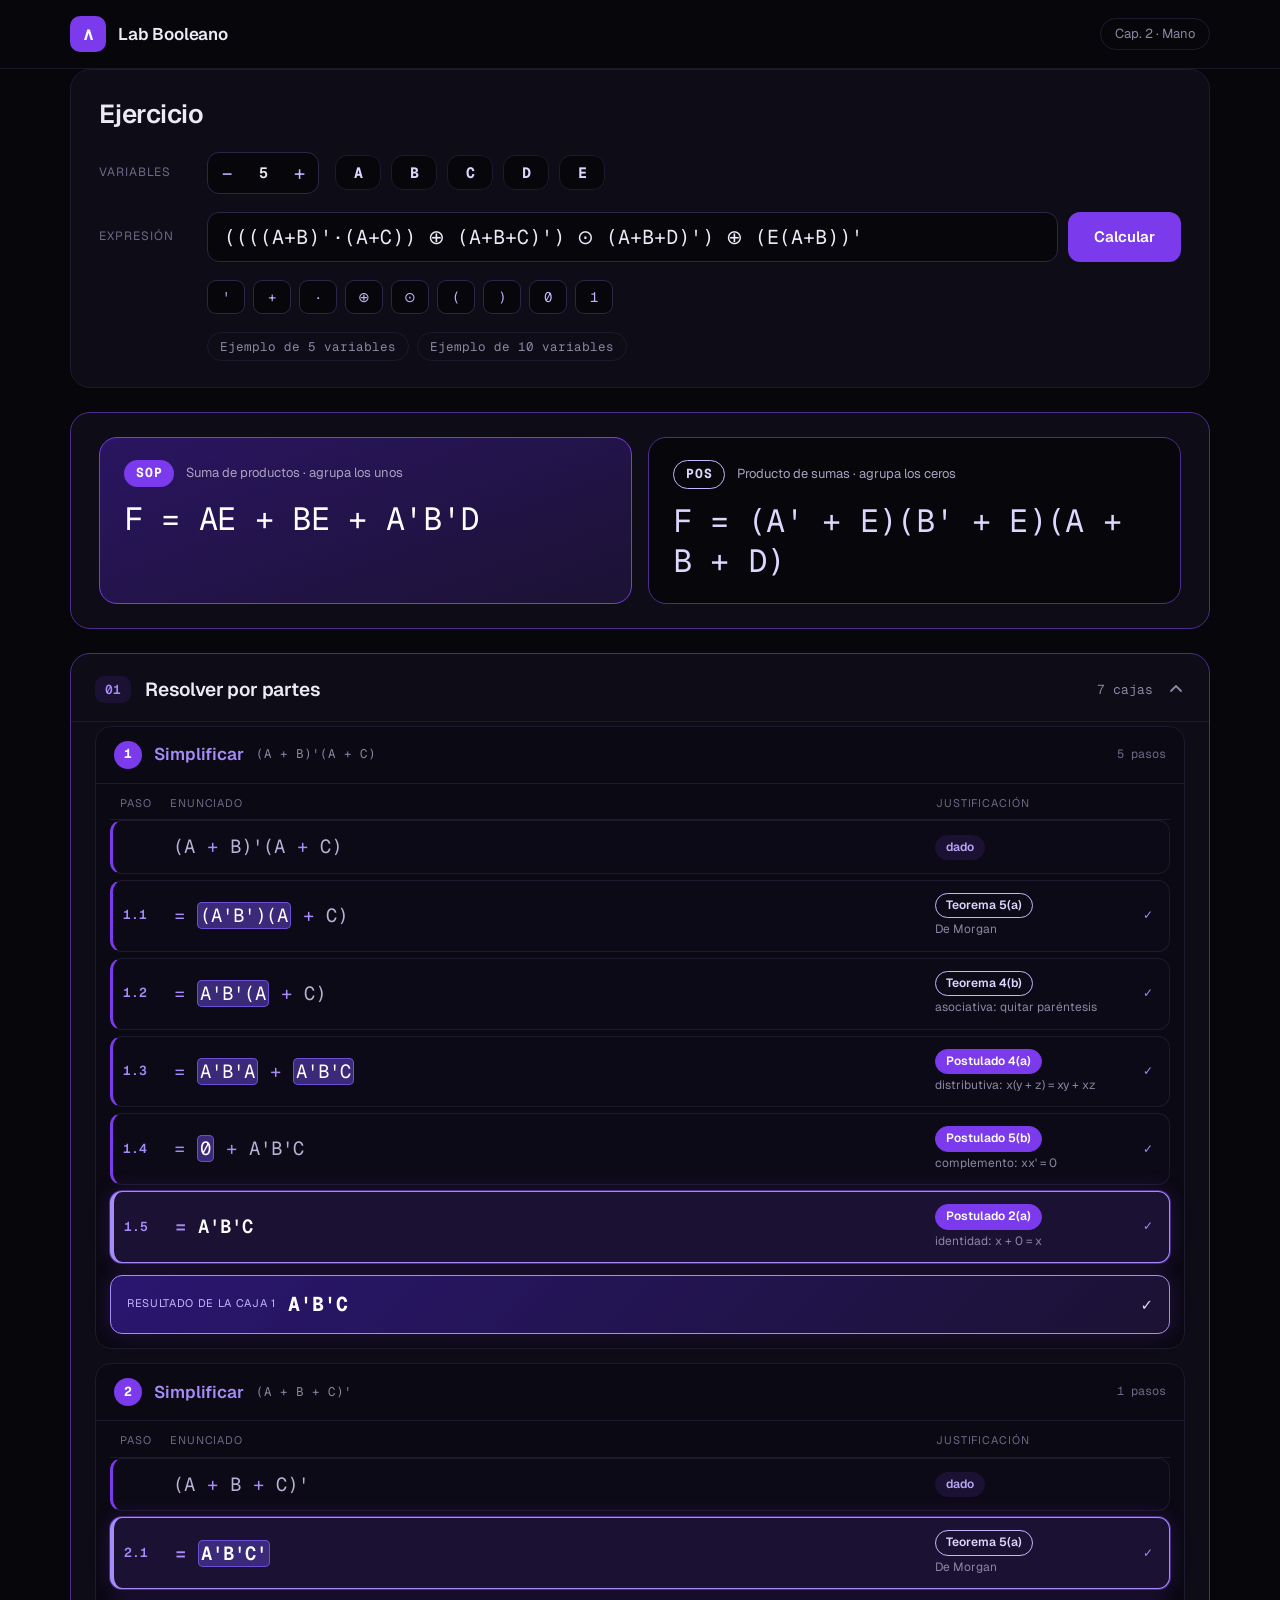
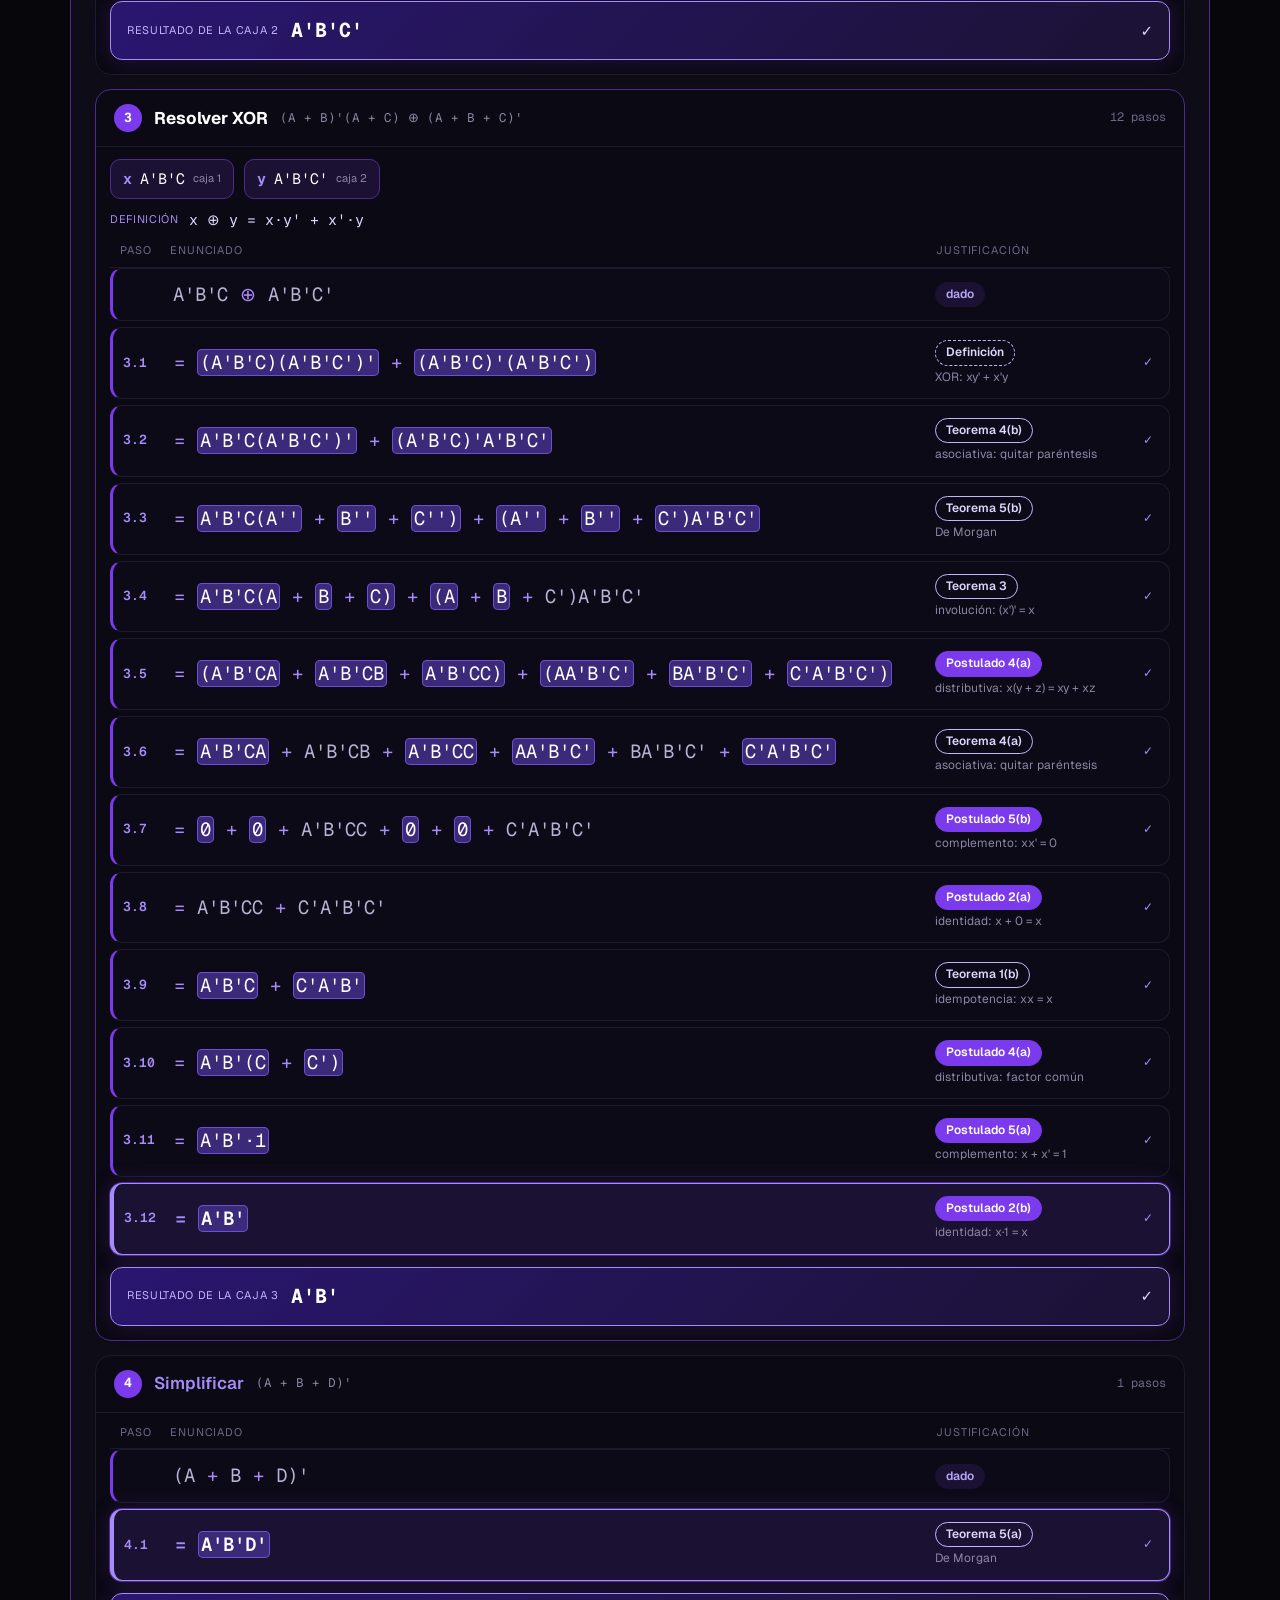
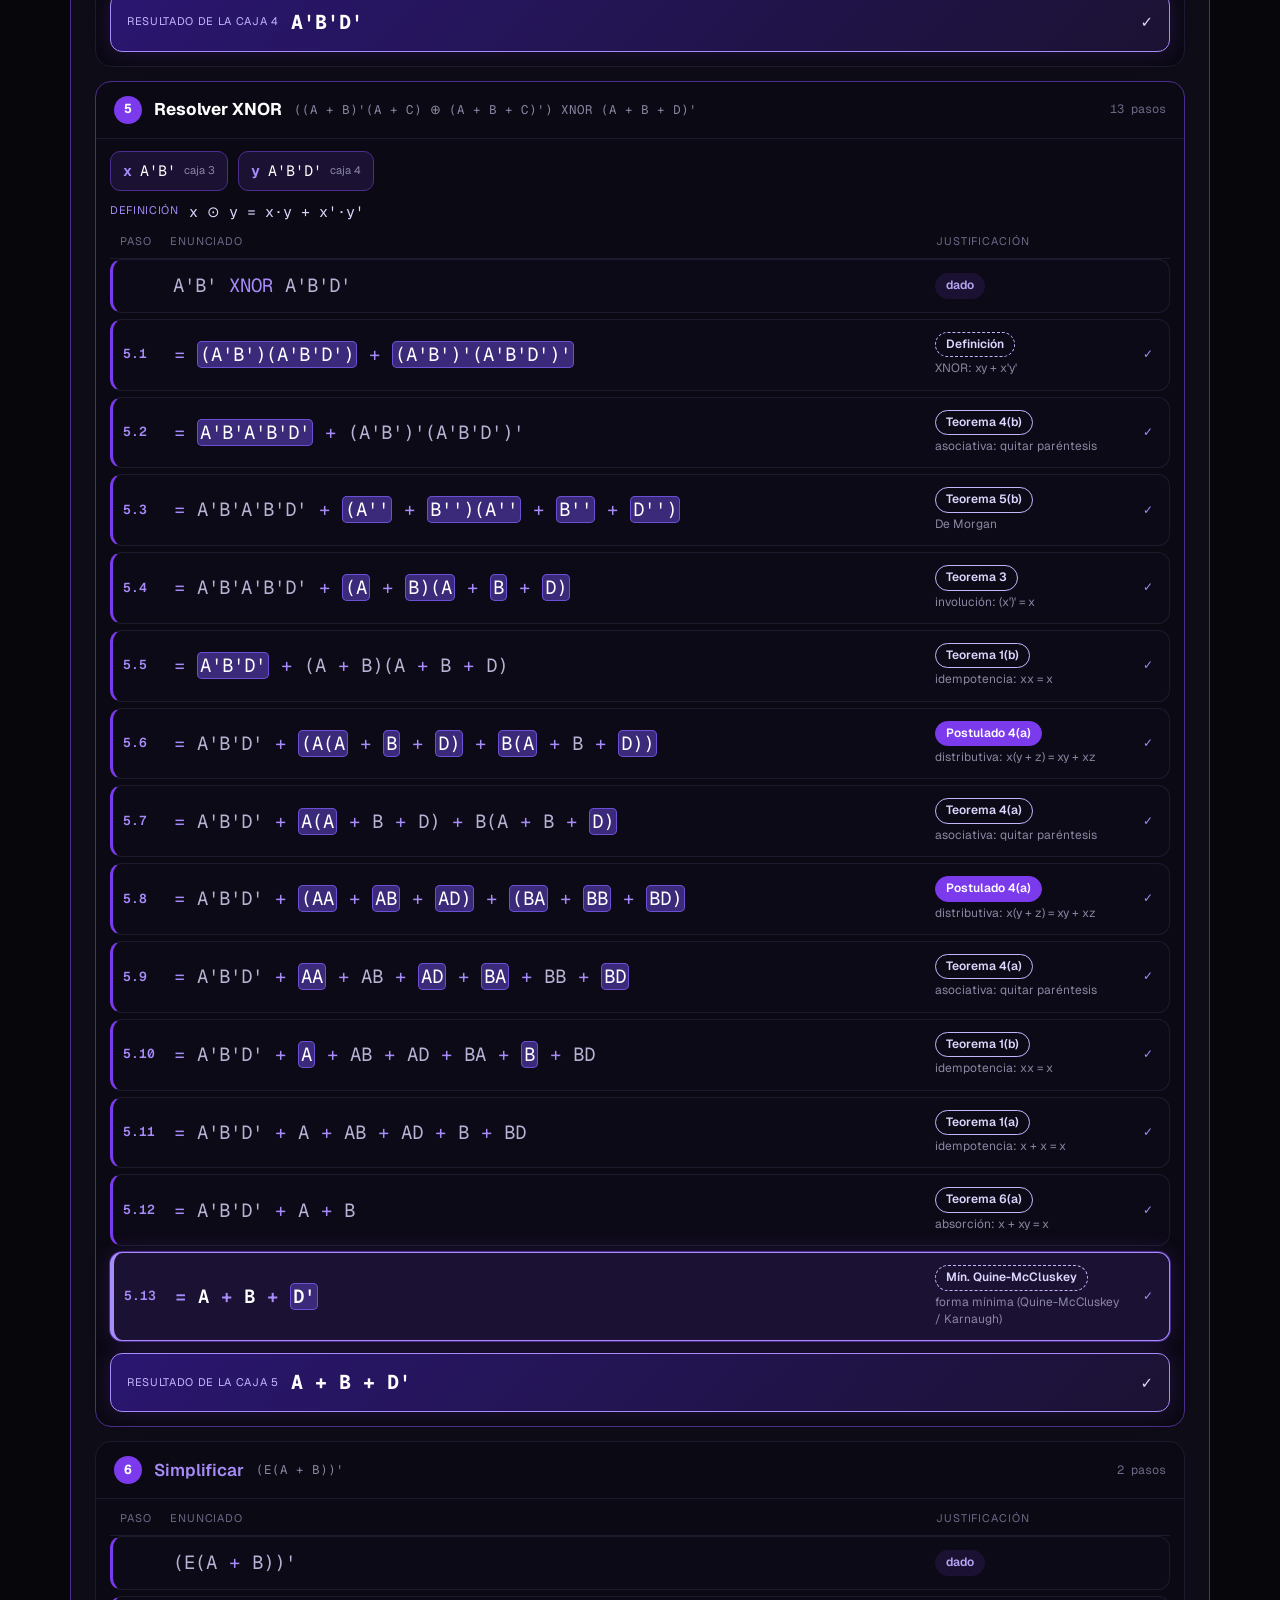
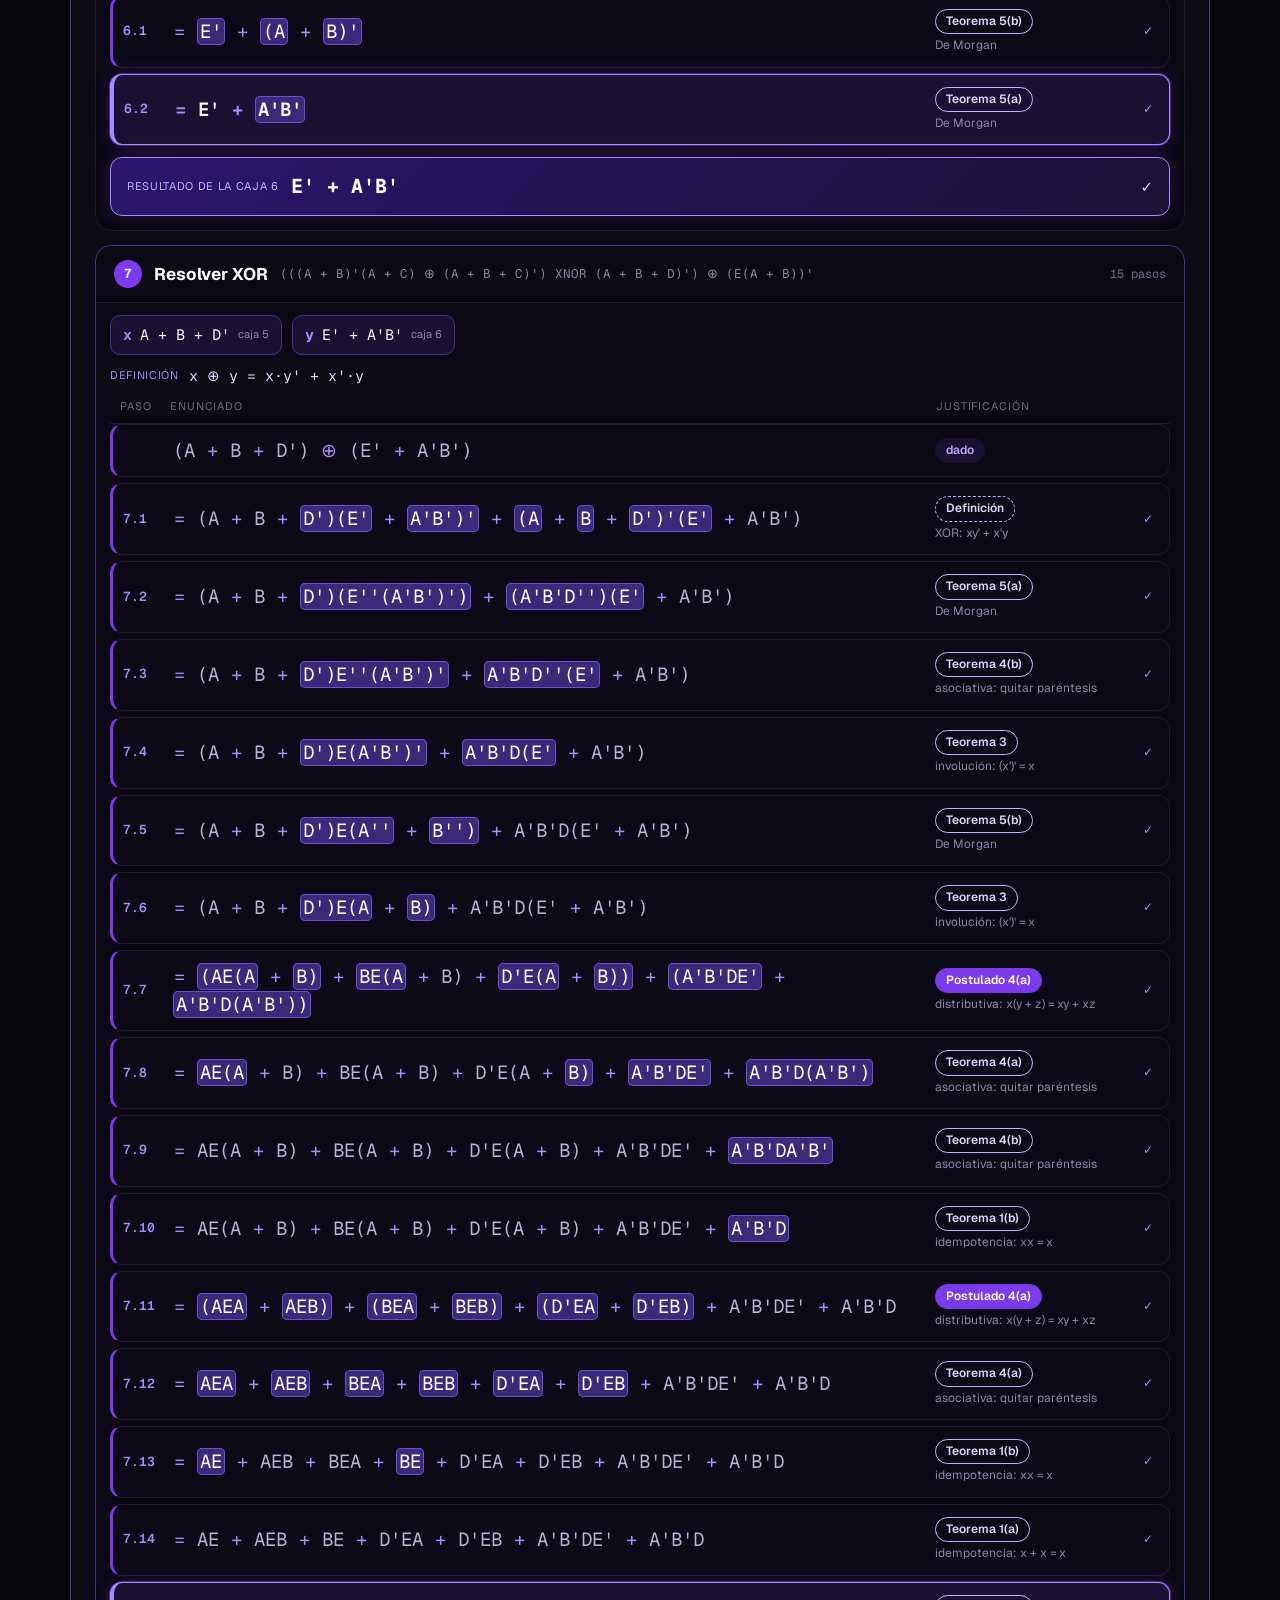
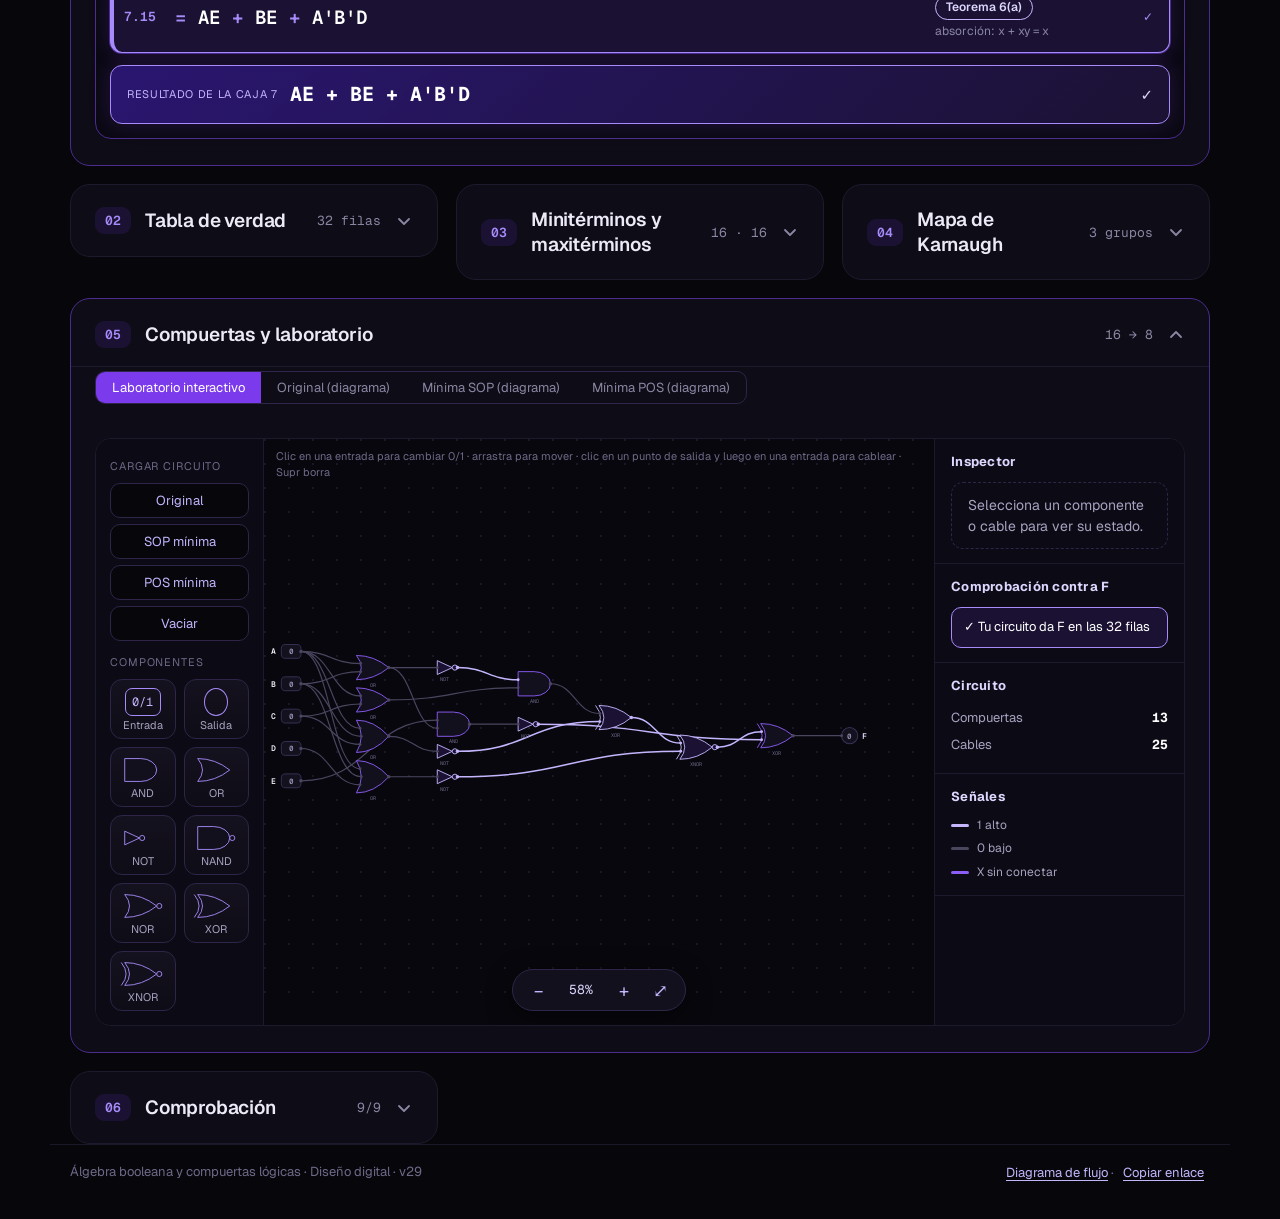
==== index.html @ f313609e "Ejemplos de 5 y 10 variables; hasta 10 variables; se quita Álgebra y postulados (v29)" ====
<!doctype html>
<html lang="es">
<head>
<meta charset="utf-8">
<meta name="viewport" content="width=device-width, initial-scale=1">
<title>Lab Booleano</title>
<meta name="description" content="Laboratorio de álgebra booleana: tablas de verdad, Karnaugh, compuertas y simplificación paso a paso con postulados de Huntington.">
<link rel="icon" href="data:image/svg+xml,%3Csvg xmlns='http://www.w3.org/2000/svg' viewBox='0 0 32 32'%3E%3Crect width='32' height='32' rx='8' fill='%237C3AED'/%3E%3Cpath d='M9 22l7-13 7 13' fill='none' stroke='white' stroke-width='3' stroke-linecap='round' stroke-linejoin='round'/%3E%3C/svg%3E">
<link rel="preconnect" href="https://fonts.googleapis.com">
<link rel="preconnect" href="https://fonts.gstatic.com" crossorigin>
<link href="https://fonts.googleapis.com/css2?family=Geist:wght@400;500;600;700&family=Geist+Mono:wght@400;500;600&display=swap" rel="stylesheet">
<script>document.write('<link rel="stylesheet" href="styles.css?t='+Date.now()+'">')</script>
</head>
<body>
<header class="top">
  <div class="wrap top-in">
    <div class="brand"><span class="logo">∧</span><span>Lab Booleano</span></div>
    <span class="chip-ghost">Cap. 2 · Mano</span>
  </div>
</header>

<main class="wrap">
  <section class="panel hero" aria-label="Ejercicio">
    <h1>Ejercicio</h1>
    <div class="row">
      <label class="lbl">Variables</label>
      <div class="stepper">
        <button type="button" data-act="nminus" aria-label="Menos variables">−</button>
        <output id="nOut">4</output>
        <button type="button" data-act="nplus" aria-label="Más variables">+</button>
      </div>
      <div id="vars" class="vars"></div>
    </div>
    <div class="row">
      <label class="lbl" for="expr">Expresión</label>
      <div class="exprbox">
        <input id="expr" class="expr" type="text" autocomplete="off" spellcheck="false" placeholder="AB' + CD">
        <button type="button" class="go" data-act="go">Calcular</button>
      </div>
    </div>
    <div class="row">
      <span class="lbl"></span>
      <div class="tokens" id="tokens"></div>
    </div>
    <div class="row">
      <span class="lbl"></span>
      <div class="examples" id="examples"></div>
    </div>
    <p id="err" class="err" role="alert" hidden></p>
  </section>

  <section id="result" aria-live="polite"></section>
</main>

<footer class="wrap foot">
  <span>Álgebra booleana y compuertas lógicas · Diseño digital · v29</span>
  <span><a class="link" href="flujo.html">Diagrama de flujo</a> · <button type="button" class="link" data-act="copy">Copiar enlace</button></span>
</footer>

<script>document.write('<script src="logic.js?t='+Date.now()+'"><\/script><script src="lab.js?t='+Date.now()+'"><\/script><script src="app.js?t='+Date.now()+'"><\/script>')</script>
</body>
</html>
---- styles.css ----
:root{
  --bg:#07060B; --panel:#0E0C16; --line:#1E1A2E; --line2:#2E2548; --pri:#7C3AED;
  --acc:#A78BFA; --lav:#C4B5FD; --lav2:#DDD6FE; --hl:#1B1233; --hlb:#4C2D8F;
  --txt:#EDEAF7; --soft:#A8A2C0; --muted:#8B86A3; --dim:#6E6988;
  --sans:'Geist',system-ui,-apple-system,'Segoe UI',sans-serif;
  --mono:'Geist Mono',ui-monospace,SFMono-Regular,Menlo,monospace;
}
*{box-sizing:border-box}
html{background:var(--bg)}
body{margin:0;background:var(--bg);color:var(--txt);font-family:var(--sans);font-size:15px;line-height:1.45;-webkit-font-smoothing:antialiased}
button{font-family:inherit;cursor:pointer;color:inherit}
.wrap{max-width:1180px;margin:0 auto;padding:0 20px}
.top{border-bottom:1px solid #1B1729}
.top-in{display:flex;align-items:center;justify-content:space-between;padding-top:16px;padding-bottom:16px}
.brand{display:flex;align-items:center;gap:12px;font-weight:600;font-size:17px;letter-spacing:-.01em}
.logo{width:36px;height:36px;border-radius:10px;background:var(--pri);color:#fff;display:grid;place-items:center;font-family:var(--mono);font-weight:600;font-size:17px}
.chip-ghost{padding:6px 14px;border:1px solid var(--line);border-radius:999px;color:var(--muted);font-size:13px}
main{padding-top:28px;padding-bottom:40px;display:flex;flex-direction:column;gap:24px}
.panel{background:var(--panel);border:1px solid var(--line);border-radius:20px;padding:26px 28px}
.hero{display:flex;flex-direction:column;gap:18px}
.hero h1{margin:0;font-size:26px;font-weight:600;letter-spacing:-.02em}
.row{display:flex;align-items:center;gap:16px;flex-wrap:wrap}
.lbl{width:92px;color:var(--dim);font-size:12px;letter-spacing:.08em;text-transform:uppercase;flex:none}
.stepper{display:flex;align-items:center;border:1px solid var(--line2);border-radius:12px;background:var(--bg)}
.stepper button{width:38px;height:40px;border:0;background:none;font-size:20px;color:var(--lav)}
.stepper button:hover{background:var(--hl)}
.stepper output{min-width:34px;text-align:center;font-family:var(--mono);font-weight:600}
.vars{display:flex;flex-wrap:wrap;gap:10px}
.var{display:flex;align-items:center;gap:8px;padding:5px 6px 5px 12px;border:1px solid var(--line);border-radius:12px;background:var(--bg)}
.var b{font-family:var(--mono);font-size:15px;color:var(--lav2);min-width:12px}
.seg{display:flex;border-radius:8px;overflow:hidden;border:1px solid var(--line2)}
.seg button{border:0;background:none;width:30px;height:28px;font-family:var(--mono);font-size:13px;color:var(--muted)}
.seg button.on{background:var(--pri);color:#fff}
.exprbox{flex:1 1 420px;display:flex;gap:10px}
.expr{flex:1;min-width:0;background:var(--bg);border:1px solid var(--line2);border-radius:12px;color:var(--txt);font-family:var(--mono);font-size:20px;padding:11px 16px;outline:none}
.expr:focus{border-color:var(--acc);box-shadow:0 0 0 3px rgba(124,58,237,.25)}
.go{border:0;border-radius:12px;background:var(--pri);color:#fff;font-weight:600;font-size:15px;padding:0 26px}
.go:hover{background:#8B4DF0}
.tokens,.examples{display:flex;flex-wrap:wrap;gap:8px}
.tok{min-width:38px;height:34px;padding:0 10px;border-radius:9px;border:1px solid var(--line2);background:var(--bg);font-family:var(--mono);font-size:14px;color:var(--lav)}
.tok:hover{background:var(--hl);border-color:var(--hlb)}
.ex{padding:5px 12px;border-radius:999px;border:1px solid var(--line);background:none;font-family:var(--mono);font-size:12.5px;color:var(--muted)}
.ex:hover{color:var(--lav2);border-color:var(--hlb)}
.err{margin:0;padding:10px 14px;border:1px dashed var(--acc);border-radius:10px;color:var(--lav2);font-size:14px}

/* resumen */
.sum{background:var(--panel);border:1px solid var(--hlb);border-radius:20px;padding:24px 28px;display:flex;flex-direction:column;gap:14px}
.sum .big{font-family:var(--mono);font-size:30px;letter-spacing:-.01em;color:#EDE9FE;overflow-wrap:anywhere}
.sum .big small{color:var(--dim);font-size:14px;margin-right:10px}
.pills{display:flex;flex-wrap:wrap;gap:8px}
.pill{padding:6px 12px;border-radius:999px;border:1px solid var(--line2);font-family:var(--mono);font-size:13px;color:var(--soft)}
.pill.hi{background:var(--hl);border-color:var(--hlb);color:var(--lav2)}
.pill.ok{background:var(--pri);border-color:var(--pri);color:#fff;font-family:var(--sans);font-weight:600}
.pill.bad{border-style:dashed;border-color:var(--acc);color:var(--lav2)}

/* tarjetas */
.cards{display:grid;grid-template-columns:repeat(auto-fill,minmax(320px,1fr));gap:18px;align-items:start}
.card{background:var(--panel);border:1px solid var(--line);border-radius:20px;overflow:hidden;transition:border-color .15s}
.card:hover{border-color:var(--line2)}
.card.open{grid-column:1/-1;border-color:var(--hlb)}
.card-h{width:100%;display:flex;align-items:center;gap:14px;padding:22px 24px;background:none;border:0;text-align:left}
.num{padding:5px 10px;border-radius:9px;background:var(--hl);color:var(--acc);font-family:var(--mono);font-size:13px;font-weight:600}
.card-h h2{margin:0;font-size:19px;font-weight:600;letter-spacing:-.01em;flex:1}
.prev{font-family:var(--mono);font-size:13px;color:var(--muted)}
.chev{width:18px;height:18px;stroke:var(--muted);transition:transform .2s;flex:none}
.card.open .chev{transform:rotate(180deg)}
.card-b{padding:4px 24px 26px;display:flex;flex-direction:column;gap:22px;border-top:1px solid var(--line)}
.card:not(.open) .card-b{display:none}
.card.open .card-h{padding-bottom:18px}
.sub{font-size:12px;letter-spacing:.1em;color:var(--dim);text-transform:uppercase;margin:0 0 10px}
.mono{font-family:var(--mono)}

/* tablas */
.tw{overflow:auto;border:1px solid var(--line);border-radius:14px;max-height:520px}
table.tt{border-collapse:collapse;width:100%;font-family:var(--mono);font-size:14px}
.tt th,.tt td{padding:8px 12px;text-align:center;border-bottom:1px solid var(--line);white-space:nowrap}
.tt th{position:sticky;top:0;background:#12101C;color:var(--muted);font-weight:500;font-size:13px;z-index:1}
.tt th.f,.tt td.f{background:rgba(124,58,237,.08);color:var(--lav2);font-weight:600}
.tt td{color:var(--dim)}
.tt td.one{color:var(--lav2)}
.tt th.sep,.tt td.sep{border-left:1px solid var(--line2)}
.tt tr[data-row]{cursor:pointer}
.tt tr[data-row]:hover td{background:rgba(124,58,237,.06)}
.tt tr.sel td{background:var(--hl);outline:none}
.tt tr.sel td:first-child{box-shadow:inset 2px 0 var(--acc)}
.tt tr.diff td{background:rgba(167,139,250,.12)}
.two{display:grid;grid-template-columns:repeat(auto-fit,minmax(300px,1fr));gap:20px}
.mrow{display:grid;grid-template-columns:54px 70px 1fr;gap:10px;padding:9px 12px;border-bottom:1px solid var(--line);font-family:var(--mono);font-size:14px}
.mrow:last-child{border-bottom:0}
.mrow span:first-child{color:var(--acc)}
.mrow span:nth-child(2){color:var(--dim)}
.canon{padding:14px 16px;border-radius:12px;background:var(--bg);border:1px solid var(--line);font-family:var(--mono);font-size:15px;color:var(--lav2);overflow-wrap:anywhere;line-height:1.7}
.canon small{display:block;color:var(--dim);font-size:11px;letter-spacing:.1em;margin-bottom:4px}

/* evaluación */
.ev{display:grid;grid-template-columns:1fr 70px 1fr 40px;gap:12px;align-items:center;padding:9px 14px;border-bottom:1px solid var(--line);font-family:var(--mono);font-size:14px}
.ev:last-child{border-bottom:0;background:var(--hl)}
.ev .op{font-size:11px;color:var(--lav);border:1px solid var(--hlb);border-radius:999px;padding:2px 8px;text-align:center}
.ev .v{color:var(--lav2);font-weight:600;text-align:right}
.box{border:1px solid var(--line);border-radius:14px;overflow:hidden}

/* karnaugh */
.km-wrap{display:flex;flex-wrap:wrap;gap:28px;align-items:flex-start}
.km{position:relative;display:grid;font-family:var(--mono);flex:none}
.km .h{display:grid;place-items:center;color:var(--acc);font-size:14px;font-weight:600}
.km .corner{position:relative;color:var(--dim);font-size:11px;border-right:1px solid var(--line2);border-bottom:1px solid var(--line2)}
.km .corner i{position:absolute;font-style:normal}
.km .cell{display:grid;place-items:center;border:1px solid var(--line);position:relative;font-size:22px;color:var(--dim)}
.km .cell.one{color:var(--lav2);font-weight:600}
.km .cell small{position:absolute;top:4px;right:6px;font-size:10px;color:#4B4660;font-weight:400}
.frame{position:absolute;border-width:2px;pointer-events:none;border-radius:12px}
.legend{display:flex;flex-direction:column;gap:8px;min-width:220px}
.lg{display:flex;align-items:center;gap:12px;padding:9px 12px;border:1px solid var(--line);border-radius:12px;font-family:var(--mono);font-size:14px}
.lg i{width:26px;height:16px;border-width:2px;border-radius:5px;flex:none}
.lg span{margin-left:auto;color:var(--dim);font-size:12px}
.tabs{display:inline-flex;border:1px solid var(--line2);border-radius:10px;overflow:hidden;align-self:flex-start}
.tabs button{border:0;background:none;padding:7px 16px;font-size:13px;color:var(--muted)}
.tabs button.on{background:var(--pri);color:#fff}
.note{margin:0;padding:12px 16px;border:1px dashed var(--line2);border-radius:12px;color:var(--soft);font-size:14px}
details.fold{border:1px solid var(--line);border-radius:14px;padding:0 16px}
details.fold summary{cursor:pointer;padding:13px 0;color:var(--soft);font-size:14px}
details.fold[open] summary{border-bottom:1px solid var(--line);margin-bottom:14px}
details.fold>div{padding-bottom:16px;display:flex;flex-direction:column;gap:16px}
.qcols{display:flex;flex-wrap:wrap;gap:18px}
.qcol{border:1px solid var(--line);border-radius:12px;padding:10px 12px;font-family:var(--mono);font-size:13px;min-width:150px}
.qgrp{padding:6px 0;border-bottom:1px dashed var(--line)}
.qgrp:last-child{border:0}
.qgrp b{color:var(--dim);font-weight:500;font-size:11px;display:block;margin-bottom:2px}
.qi{display:flex;justify-content:space-between;gap:10px;color:var(--soft)}
.qi.u{color:var(--dim)}
.qi em{font-style:normal;color:var(--acc)}
.pc td.x{color:var(--lav2)}
.pc td.e{box-shadow:inset 0 0 0 1px var(--hlb)}

/* compuertas */
.svgbox{overflow:auto;border:1px solid var(--line);border-radius:14px;background:var(--bg);padding:14px}
.svgbox svg{display:block;max-width:none}
.stats{display:flex;flex-wrap:wrap;gap:8px}

/* álgebra */
.alg{display:flex;flex-wrap:wrap;gap:24px;align-items:flex-start}
.alg-main{flex:999 1 620px;min-width:0;display:flex;flex-direction:column;gap:20px}
.blk{background:#0B0913;border:1px solid var(--line);border-radius:16px;padding:20px;display:flex;flex-direction:column;gap:6px}
.blk h3{margin:0 0 8px;display:flex;align-items:center;gap:12px;font-size:17px;font-weight:600}
.blk h3 b{width:28px;height:28px;border-radius:50%;background:var(--pri);color:#fff;display:grid;place-items:center;font-family:var(--mono);font-size:13px}
.sth,.st{display:grid;grid-template-columns:38px 1fr 190px 22px;gap:12px;align-items:center}
.sth{padding:0 10px 8px;border-bottom:1px solid var(--line);font-size:11px;letter-spacing:.08em;color:var(--dim)}
.st{padding:12px 10px;border-radius:12px;border:1px solid transparent}
.st.last{background:var(--hl);border-color:var(--hlb)}
.st .id{font-family:var(--mono);font-size:12px;color:var(--muted)}
.st .ex2{font-family:var(--mono);font-size:19px;overflow-wrap:anywhere}
.st.last .ex2{color:#EDE9FE}
.st .tg{display:flex;flex-direction:column;align-items:flex-start;gap:3px}
.st .tg small{font-size:12px;color:var(--muted)}
.st .ck{font-size:12px;color:var(--acc);text-align:center}
.tag{padding:3px 10px;border-radius:999px;font-size:12px;font-weight:600;white-space:nowrap;border:1px solid}
.tag.post{background:var(--pri);border-color:var(--pri);color:#fff}
.tag.teo{border-color:var(--lav);color:var(--lav2)}
.tag.def,.tag.qm,.tag.dual{border-style:dashed;border-color:var(--lav);color:var(--lav2)}
.tag.given{background:var(--hl);border-color:var(--hl);color:#B7A6F5}
.rail{flex:1 1 320px;min-width:0;background:#0B0913;border:1px solid var(--line);border-radius:16px;padding:18px;display:flex;flex-direction:column;gap:6px}
.rail h4{margin:8px 0 4px;font-size:11px;letter-spacing:.1em;color:var(--dim);font-weight:500}
.ri{display:grid;grid-template-columns:30px 1fr auto;gap:10px;align-items:center;padding:9px 11px;border-radius:12px;border:1px solid var(--line);opacity:.55}
.ri.used{opacity:1;background:var(--hl);border-color:var(--hlb)}
.ri b{font-family:var(--mono);font-size:12px;color:var(--dim)}
.ri.used b{color:var(--lav2)}
.ri div{display:flex;flex-direction:column;min-width:0}
.ri div span{font-size:14px;font-weight:600}
.ri div code{font-family:var(--mono);font-size:12px;color:var(--soft)}
.ri em{font-style:normal;font-family:var(--mono);font-size:12px;color:var(--lav2)}

/* comprobación */
.checks{display:grid;grid-template-columns:repeat(auto-fill,minmax(260px,1fr));gap:10px}
.chk{display:flex;align-items:center;gap:10px;padding:10px 14px;border:1px solid var(--line);border-radius:12px;font-size:14px}
.chk i{font-style:normal;width:22px;height:22px;border-radius:50%;display:grid;place-items:center;font-size:12px;font-weight:700;background:var(--pri);color:#fff;flex:none}
.chk.no{border-style:dashed;border-color:var(--acc)}
.chk.no i{background:none;border:1px solid var(--acc);color:var(--acc)}
.foot{display:flex;justify-content:space-between;gap:12px;flex-wrap:wrap;padding-top:18px;padding-bottom:36px;border-top:1px solid #1B1729;color:var(--dim);font-size:13px}
.link{background:none;border:0;color:var(--lav);font-size:13px;text-decoration:underline;text-underline-offset:3px}
@media (max-width:640px){
  .panel{padding:20px 16px}.lbl{width:100%}.sum{padding:20px 16px}.sum .big{font-size:22px}
  .card-h{padding:18px 16px}.card-b{padding:4px 14px 20px}.prev{display:none}
  .sth,.st{grid-template-columns:30px 1fr 22px}.sth span:nth-child(3),.st .tg{grid-column:2/3;grid-row:2}.st .ck{grid-row:1;grid-column:3}
  .ev{grid-template-columns:1fr 60px 40px}.ev span:nth-child(3){display:none}
}

.bt{padding:8px 16px;border-radius:10px;border:1px solid var(--line2);background:var(--bg);font-size:13px;color:var(--lav)}
.bt:hover{background:var(--hl);border-color:var(--hlb)}
.bt.pri{background:var(--pri);border-color:var(--pri);color:#fff;font-weight:600}
.km .cell.ship{animation:pulse 1.4s ease-in-out infinite;color:var(--lav2)}
.km .cell.cap{background:rgba(124,58,237,.22);color:#fff;text-shadow:0 0 14px #A78BFA}
@keyframes pulse{0%,100%{text-shadow:0 0 0 transparent;transform:scale(1)}50%{text-shadow:0 0 16px #A78BFA;transform:scale(1.18)}}
.frame.new{animation:pop .7s cubic-bezier(.2,.9,.3,1.2)}
@keyframes pop{from{transform:scale(1.6);opacity:0}to{transform:scale(1);opacity:1}}
.lg.hot{border-color:var(--acc);background:var(--hl);animation:pop .5s ease-out}
.km .cell.zero{color:#4B4660}
.km .cell.zero.ship{animation:pulse 1.4s ease-in-out infinite;color:var(--soft)}
.km .cell.zero.cap{background:rgba(167,139,250,.10);color:var(--lav)}
.how{padding:16px 18px;border:1px solid var(--hlb);background:var(--hl);border-radius:14px;margin-top:18px}
.how .why{margin:0 0 8px;color:var(--lav2);font-size:15px}
.how ol{margin:0;padding-left:20px;color:var(--soft);font-size:14px;line-height:1.65}
.route{display:flex;flex-wrap:wrap;align-items:center;gap:8px;margin-top:20px}
.route i{font-style:normal;color:var(--dim)}
.rt{display:flex;align-items:center;gap:8px;padding:7px 14px;border-radius:999px;border:1px solid var(--line2);background:var(--panel);font-size:13px;color:var(--soft)}
.rt:hover{border-color:var(--hlb);color:var(--lav2)}
.rt b{width:20px;height:20px;border-radius:50%;background:var(--pri);color:#fff;display:grid;place-items:center;font-family:var(--mono);font-size:11px}

/* resultado destacado */
.sum{gap:18px}
.orig{display:flex;flex-wrap:wrap;align-items:baseline;gap:10px;font-size:13px;color:var(--muted)}
.orig span{text-transform:uppercase;letter-spacing:.1em;font-size:11px;color:var(--dim)}
.orig code{font-family:var(--mono);color:var(--soft);overflow-wrap:anywhere}
.res-grid{display:grid;grid-template-columns:repeat(auto-fit,minmax(300px,1fr));gap:16px}
.resbox{border-radius:18px;padding:22px 24px;display:flex;flex-direction:column;gap:12px;min-width:0}
.resbox.sop{background:linear-gradient(160deg,#2A1561,#1B1233);border:1px solid var(--pri)}
.resbox.pos{background:var(--bg);border:1px solid var(--hlb)}
.rh{display:flex;align-items:center;gap:12px;flex-wrap:wrap;font-size:13px;color:var(--soft)}
.rh b{padding:4px 12px;border-radius:999px;font-family:var(--mono);font-size:13px;letter-spacing:.06em}
.sop .rh b{background:var(--pri);color:#fff}
.pos .rh b{border:1px solid var(--lav);color:var(--lav2)}
.rv{font-family:var(--mono);font-size:32px;line-height:1.25;letter-spacing:-.01em;color:#fff;overflow-wrap:anywhere}
.pos .rv{color:var(--lav2)}
.rf{font-family:var(--mono);font-size:12px;color:var(--muted);overflow-wrap:anywhere}
/* bloques de álgebra colapsables */
details.blk{padding:0;gap:0}
details.blk>summary{list-style:none;cursor:pointer;display:flex;flex-wrap:wrap;align-items:center;gap:12px;padding:16px 20px}
details.blk>summary::-webkit-details-marker{display:none}
details.blk[open]>summary{border-bottom:1px solid var(--line);margin-bottom:12px}
details.blk>summary b{width:28px;height:28px;border-radius:50%;background:var(--pri);color:#fff;display:grid;place-items:center;font-family:var(--mono);font-size:13px;flex:none}
.bt2{font-size:17px;font-weight:600}
.cnt{font-size:12px;color:var(--dim);font-family:var(--mono)}
.fin{margin-left:auto;font-family:var(--mono);font-size:13px;color:var(--lav2);background:var(--hl);border:1px solid var(--hlb);padding:5px 12px;border-radius:10px;max-width:100%;overflow-wrap:anywhere}
details.blk>.sth,details.blk>.st,details.blk>.note{margin-inline:14px}
details.blk>.note{margin-bottom:14px}
.st .ex2.long{font-size:15px}
.st .ex2.xlong{font-size:12.5px;line-height:1.5}
@media (max-width:640px){.rv{font-size:22px}.fin{margin-left:0}}

.st{background:#0D0A17;border-color:var(--line);border-left:3px solid var(--pri);margin-bottom:6px}
.st .ex2{color:var(--lav2)}
.st .id{color:var(--acc);font-weight:600;font-size:13px}
.st.last{background:var(--hl);border-color:var(--acc);border-left:4px solid var(--acc);box-shadow:0 0 0 1px var(--hlb),0 0 22px #7C3AED33}
.st.last .ex2{color:#fff;font-weight:600}
.st .tag{font-weight:600}
.rf span{display:block;font-family:var(--sans,inherit);font-size:11px;letter-spacing:.06em;text-transform:uppercase;color:var(--acc);margin-bottom:3px}

.pboxes{display:flex;flex-direction:column;gap:14px}
.pbox{background:#0B0913;border:1px solid var(--line);border-radius:16px;padding:0}
.pbox.gate{border-color:var(--hlb)}
.pbox>summary{list-style:none;cursor:pointer;display:flex;flex-wrap:wrap;align-items:center;gap:12px;padding:14px 18px}
.pbox>summary::-webkit-details-marker{display:none}
.pbox>summary>b{width:28px;height:28px;border-radius:50%;background:var(--pri);color:#fff;display:grid;place-items:center;font-family:var(--mono);font-size:13px;flex:none}
.pbox.gate>summary .bt2{font-size:17px;font-weight:700;color:#fff}
.pbox.simp>summary .bt2{color:var(--acc)}
.pex{font-family:var(--mono);font-size:12.5px;color:var(--muted);overflow-wrap:anywhere;flex:1 1 220px}
.pbox[open]>summary{border-bottom:1px solid var(--line);margin-bottom:12px}
.pbox>.sth,.pbox>.st{margin-inline:14px}
.pops{display:flex;flex-wrap:wrap;gap:10px;margin:0 14px 10px}
.pops>div{display:flex;align-items:center;gap:8px;background:var(--hl);border:1px solid var(--hlb);border-radius:10px;padding:8px 12px}
.pops b{color:var(--acc);font-family:var(--mono)}
.pops code{font-family:var(--mono);color:#fff}
.pops em{font-style:normal;font-size:11px;color:var(--muted)}
.pdef{display:flex;flex-wrap:wrap;align-items:center;gap:10px;margin:0 14px 12px}
.pdef span{font-size:11px;letter-spacing:.06em;text-transform:uppercase;color:var(--acc)}
.pdef code{font-family:var(--mono);font-size:15px;color:var(--lav2)}
.pres{display:flex;flex-wrap:wrap;align-items:center;gap:12px;margin:12px 14px 14px;padding:14px 16px;background:linear-gradient(135deg,#2A1670,#1B1233);border:1px solid var(--acc);border-radius:12px;box-shadow:0 0 22px #7C3AED33}
.pres span{font-size:11px;letter-spacing:.06em;text-transform:uppercase;color:var(--lav)}
.pres code{font-family:var(--mono);font-size:20px;font-weight:700;color:#fff;overflow-wrap:anywhere}
.pres i{margin-left:auto;font-style:normal;color:var(--lav2)}

.km.sm .cell{font-size:18px}.km.sm .cell small{font-size:9px}
.km.xs .cell{font-size:14px}.km.xs .cell small{display:none}.km.xs .h{font-size:10px}.km.sm .h{font-size:12px}
.km-wrap{max-width:100%}.km{max-width:100%}
.card-b:has(.km){overflow-x:auto}

/* Laboratorio de compuertas */
.lab{display:grid;grid-template-columns:168px minmax(0,1fr) 250px;gap:0;border:1px solid var(--line);border-radius:16px;overflow:hidden;background:#0A0812;outline:none;min-height:520px}
.lab-pal{padding:14px;border-right:1px solid var(--line);display:flex;flex-direction:column;gap:8px;background:#0C0A14;overflow:auto;max-height:640px}
.lab-pal .sub{margin:6px 0 0;font-size:11px;letter-spacing:.08em;text-transform:uppercase;color:var(--dim)}
.lab-load{display:grid;gap:6px}
.lab-load button{background:var(--bg);border:1px solid var(--line2);color:var(--lav);border-radius:10px;padding:8px;font-size:13px;cursor:pointer}
.lab-load button:hover{border-color:var(--acc);background:var(--hl)}
.lab-comps{display:grid;grid-template-columns:1fr 1fr;gap:8px}
.lab-comps button{display:flex;flex-direction:column;align-items:center;gap:2px;padding:8px 4px 6px;background:linear-gradient(#15121F,#0E0C16);border:1px solid var(--line2);border-radius:12px;color:var(--soft);cursor:pointer}
.lab-comps button:hover{border-color:var(--acc);background:var(--hl)}
.lab-comps small{font-size:11px}
.g-in,.g-out{display:grid;place-items:center;height:28px;font-family:var(--mono);font-size:12px;color:var(--lav)}
.g-in{width:36px;border:1.6px solid #A78BFA;border-radius:7px}
.g-out{width:24px;border:1.6px solid #A78BFA;border-radius:50%;margin-top:0}
.lab-canvas{position:relative;min-width:0;background:#08070D}
.lab-svg{width:100%;height:560px;display:block;touch-action:none;cursor:default;user-select:none}
.lab-zoom{position:absolute;left:50%;bottom:14px;transform:translateX(-50%);display:flex;align-items:center;gap:6px;background:#12101C;border:1px solid var(--line2);border-radius:999px;padding:5px 10px;box-shadow:0 6px 24px #0008}
.lab-zoom button{width:30px;height:30px;border-radius:50%;border:0;background:none;color:var(--lav);font-size:18px;cursor:pointer}
.lab-zoom button:hover{background:var(--hl)}
.lab-zoom span{font-family:var(--mono);font-size:13px;color:var(--lav2);min-width:44px;text-align:center}
.lab-hint{position:absolute;left:12px;top:10px;right:12px;font-size:11px;color:var(--dim);pointer-events:none}
.lab-side{border-left:1px solid var(--line);background:#0C0A14;overflow:auto;max-height:640px}
.lab-side .ins{padding:14px 16px;border-bottom:1px solid var(--line)}
.lab-side h4{margin:0 0 10px;font-size:13px;color:var(--lav2);letter-spacing:.02em}
.lab-side .ir{display:flex;justify-content:space-between;align-items:center;padding:4px 0;font-size:13px;color:var(--soft)}
.lab-side .ir b{font-family:var(--mono);color:#fff}
.lab-side .ir b.v1{color:var(--lav)}.lab-side .ir b.v0{color:#6E6988}.lab-side .ir b.vX{color:#8B5CF6}
.lab-side .ir button{width:24px;height:24px;border-radius:7px;border:1px solid var(--line2);background:var(--bg);color:var(--lav);cursor:pointer}
.lab-side .bt{margin-top:8px}
.vb{padding:10px 12px;border-radius:10px;border:1px solid var(--line2);font-size:13px;color:var(--soft)}
.vb.ok{background:#1B1233;border-color:var(--acc);color:#fff}
.vb.bad{border-color:#7F3B63;background:#1E0F18;color:#F5B8D3}
.vl{margin-top:8px;font-family:var(--mono);font-size:11px;color:var(--muted);display:grid;gap:3px}
.key{display:grid;grid-template-columns:18px 1fr;gap:6px 8px;align-items:center;font-size:12px;color:var(--soft)}
.key i{display:block;width:18px;height:3px;border-radius:2px}
@media (max-width:900px){.lab{grid-template-columns:1fr}.lab-pal{border-right:0;border-bottom:1px solid var(--line);max-height:none}.lab-comps{grid-template-columns:repeat(5,1fr)}.lab-side{border-left:0;border-top:1px solid var(--line);max-height:none}.lab-svg{height:420px}}

/* Álgebra y postulados — rediseño */
.altabs{display:grid;grid-template-columns:repeat(6,1fr);gap:8px;margin-bottom:16px}
.altabs button{display:flex;flex-direction:column;align-items:flex-start;gap:3px;text-align:left;padding:10px 12px;background:#0B0913;border:1px solid var(--line);border-radius:12px;color:var(--soft);cursor:pointer;min-width:0}
.altabs button b{width:22px;height:22px;border-radius:50%;background:var(--line2);color:var(--lav);display:grid;place-items:center;font-family:var(--mono);font-size:11px}
.altabs button span{font-size:13px;font-weight:600;line-height:1.2}
.altabs button small{font-size:11px;color:var(--dim);font-family:var(--mono)}
.altabs button:hover{border-color:var(--acc)}
.altabs button.on{background:var(--hl);border-color:var(--acc);color:#fff;box-shadow:0 0 0 1px var(--hlb),0 0 18px #7C3AED33}
.altabs button.on b{background:var(--pri);color:#fff}
.alg{display:grid;grid-template-columns:minmax(0,1fr) 270px;gap:20px;align-items:start}
.alg-main{display:block}
.albox{background:#0B0913;border:1px solid var(--line);border-radius:16px;padding:16px 14px}
.alh{display:flex;align-items:center;gap:12px;margin:0 6px 14px;flex-wrap:wrap}
.alh b{width:28px;height:28px;border-radius:50%;background:var(--pri);color:#fff;display:grid;place-items:center;font-family:var(--mono);font-size:13px}
.alh span{font-size:19px;font-weight:700;color:#fff}
.alh small{color:var(--dim);font-size:12px;margin-left:auto}
.albox .st{margin-bottom:5px;padding:9px 10px}
.albox .st .ex2{font-size:16px;line-height:1.55}
.albox .st .ex2.long{font-size:14px}.albox .st .ex2.xlong{font-size:12.5px;line-height:1.6}
.st .ex2 mark{background:#3B2A7A;color:#fff;border-radius:5px;padding:1px 3px;box-shadow:0 0 0 1px #6D4FD6 inset}
.st .ex2 i.op{font-style:normal;color:var(--acc);padding:0 1px}
.st .ex2{color:#B9B2D4}
.st.last .ex2{color:#fff}
.albox .note{margin:10px 6px 0}
.rail{position:sticky;top:12px;max-height:calc(100vh - 24px);overflow:auto;padding:14px;gap:5px}
.rail .ri{padding:7px 9px;grid-template-columns:26px 1fr auto}
.rail .ri div span{font-size:13px}.rail .ri div code{font-size:11px}
@media (max-width:1000px){.alg{grid-template-columns:1fr}.rail{position:static;max-height:none}.altabs{grid-template-columns:repeat(3,1fr)}}
@media (max-width:560px){.altabs{grid-template-columns:repeat(2,1fr)}}
.var.vchip{padding:7px 16px;min-width:44px;justify-content:center}
.var.vchip b{font-family:var(--mono);font-size:15px}
button.var.vchip{cursor:pointer;color:var(--txt)}button.var.vchip:hover{border-color:var(--acc);background:var(--hl)}
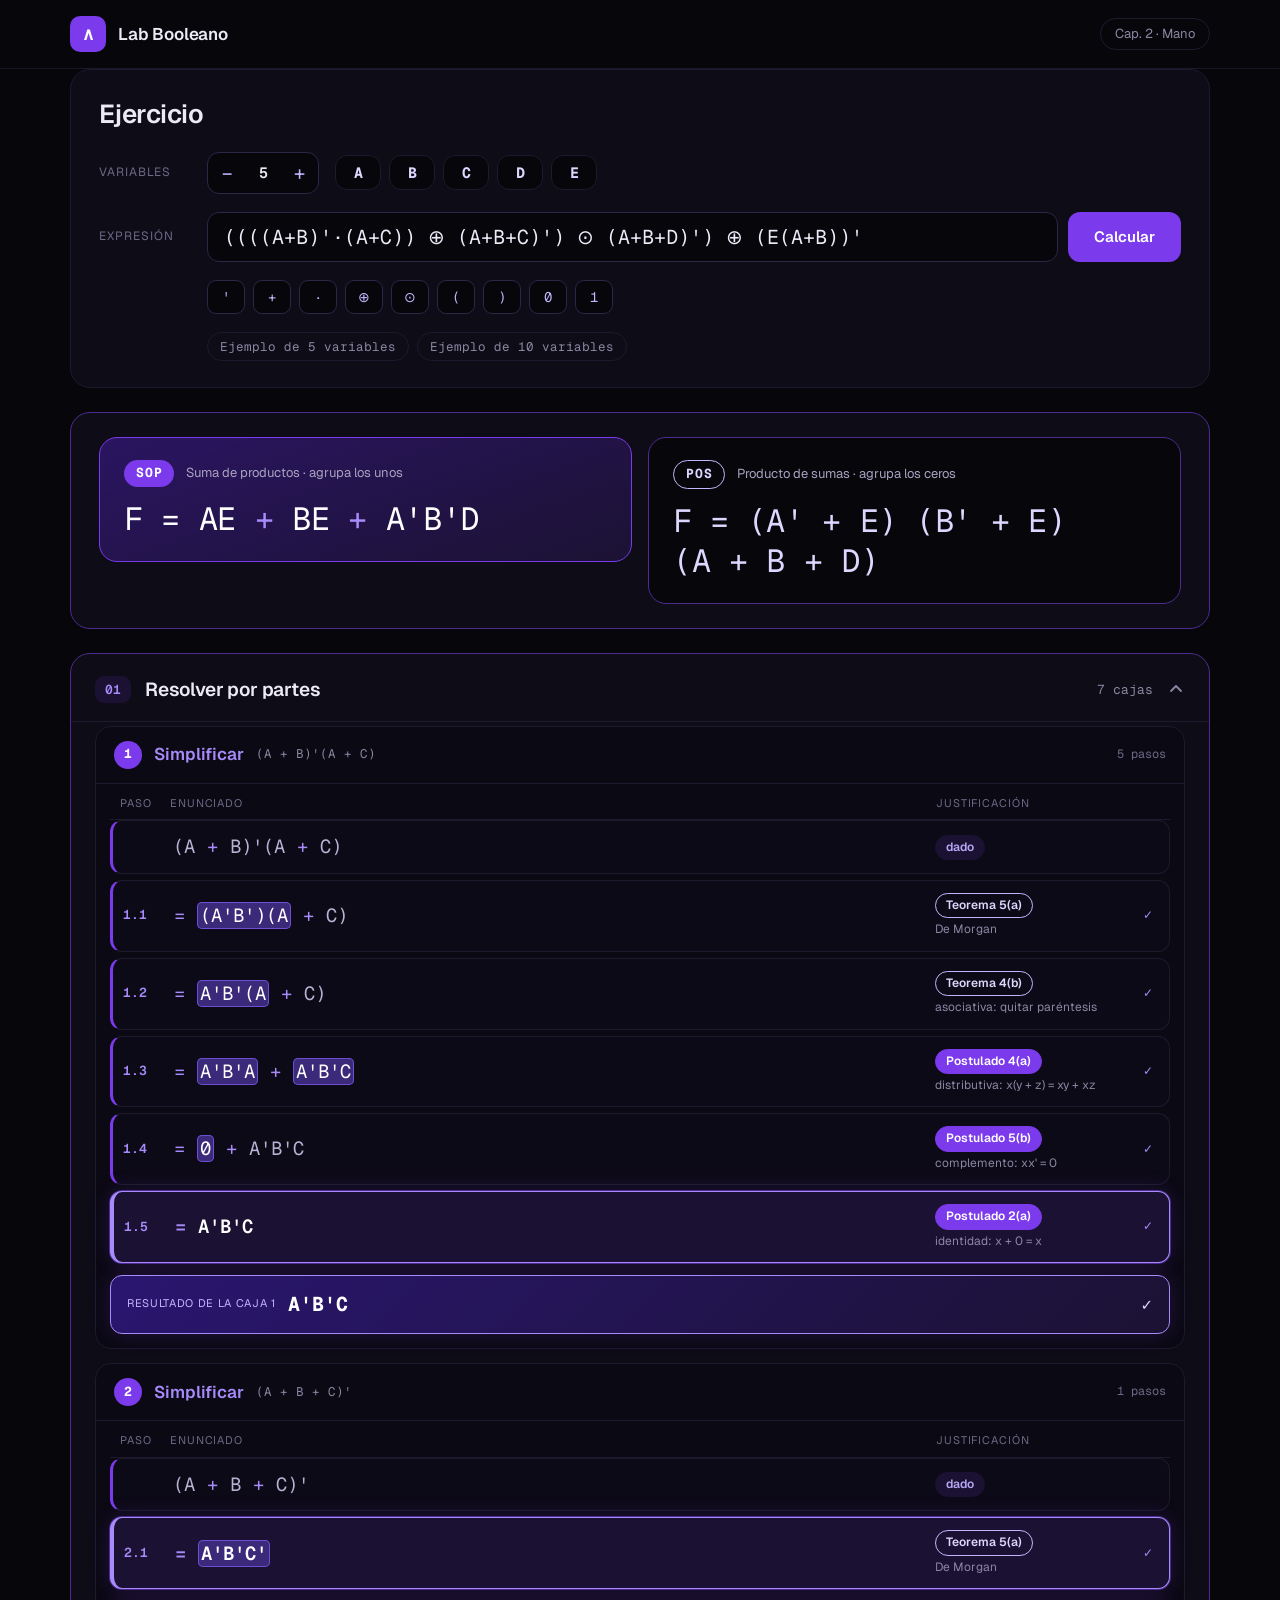
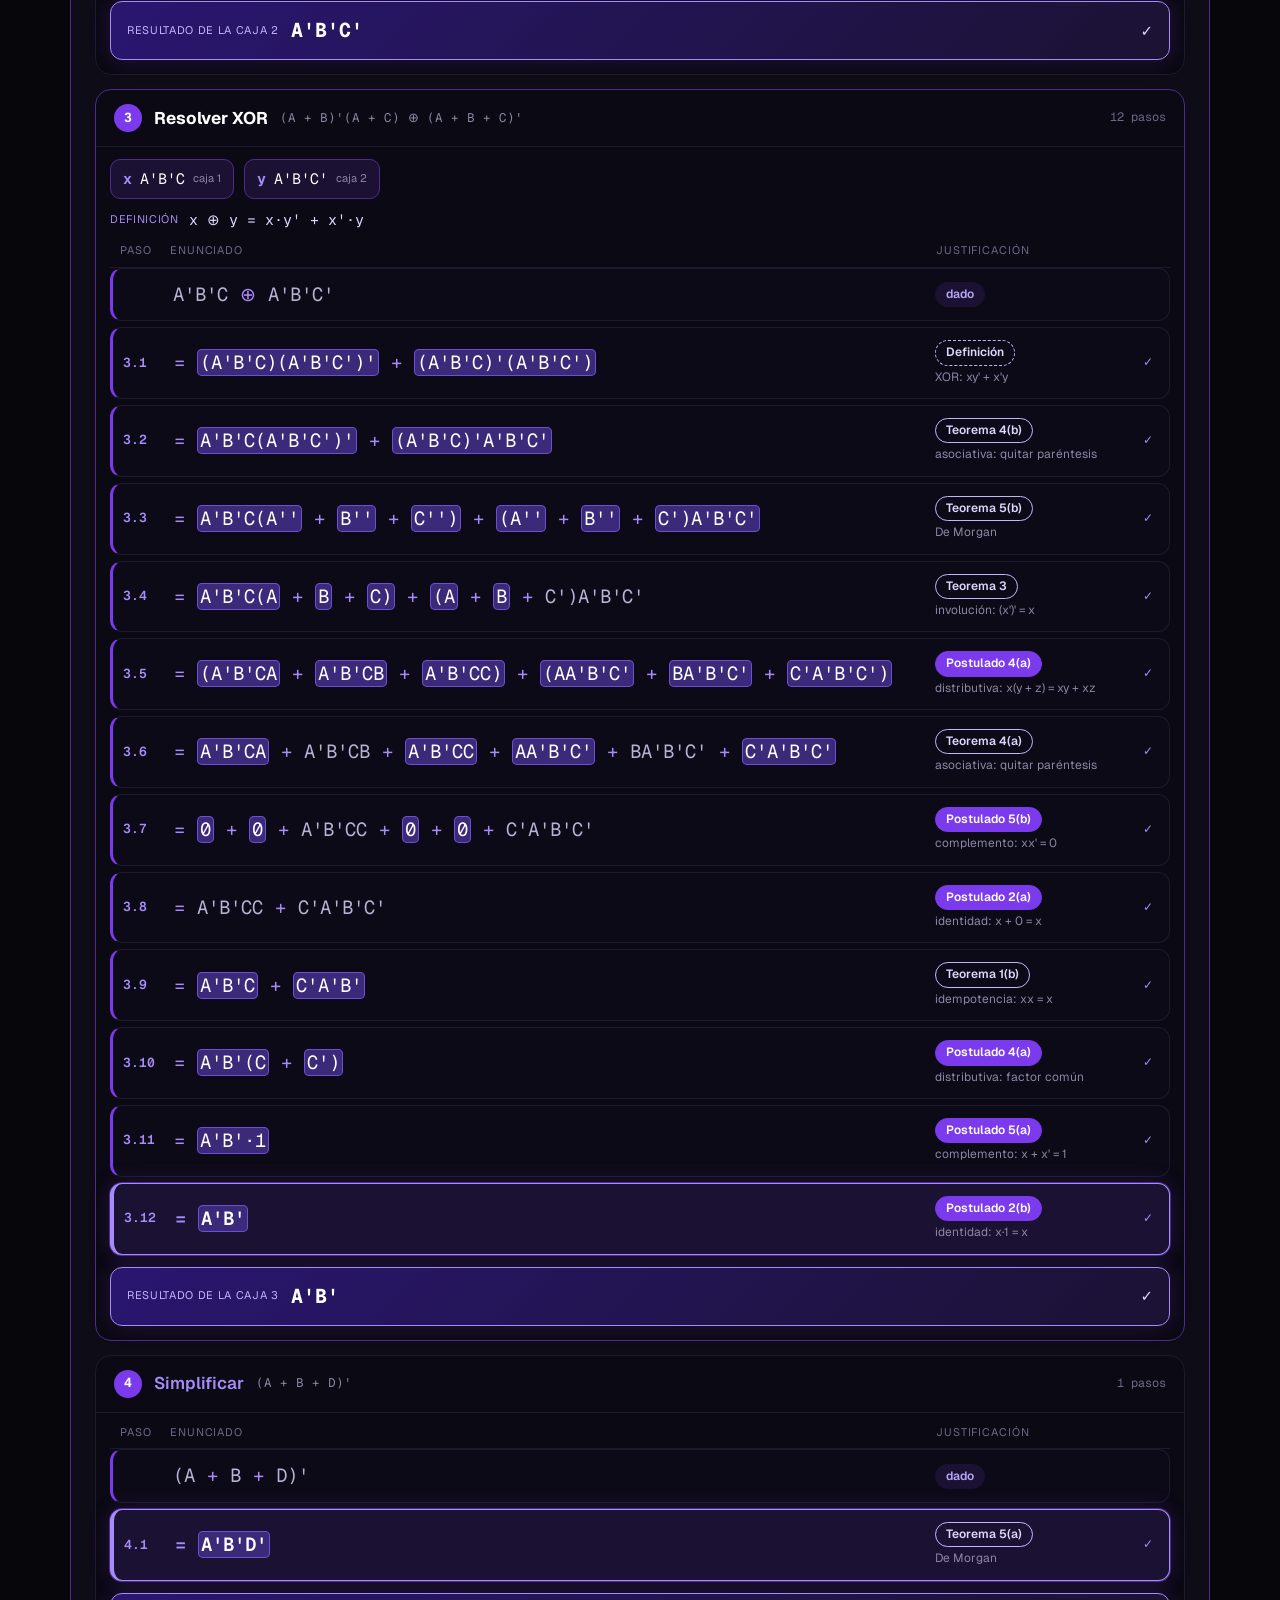
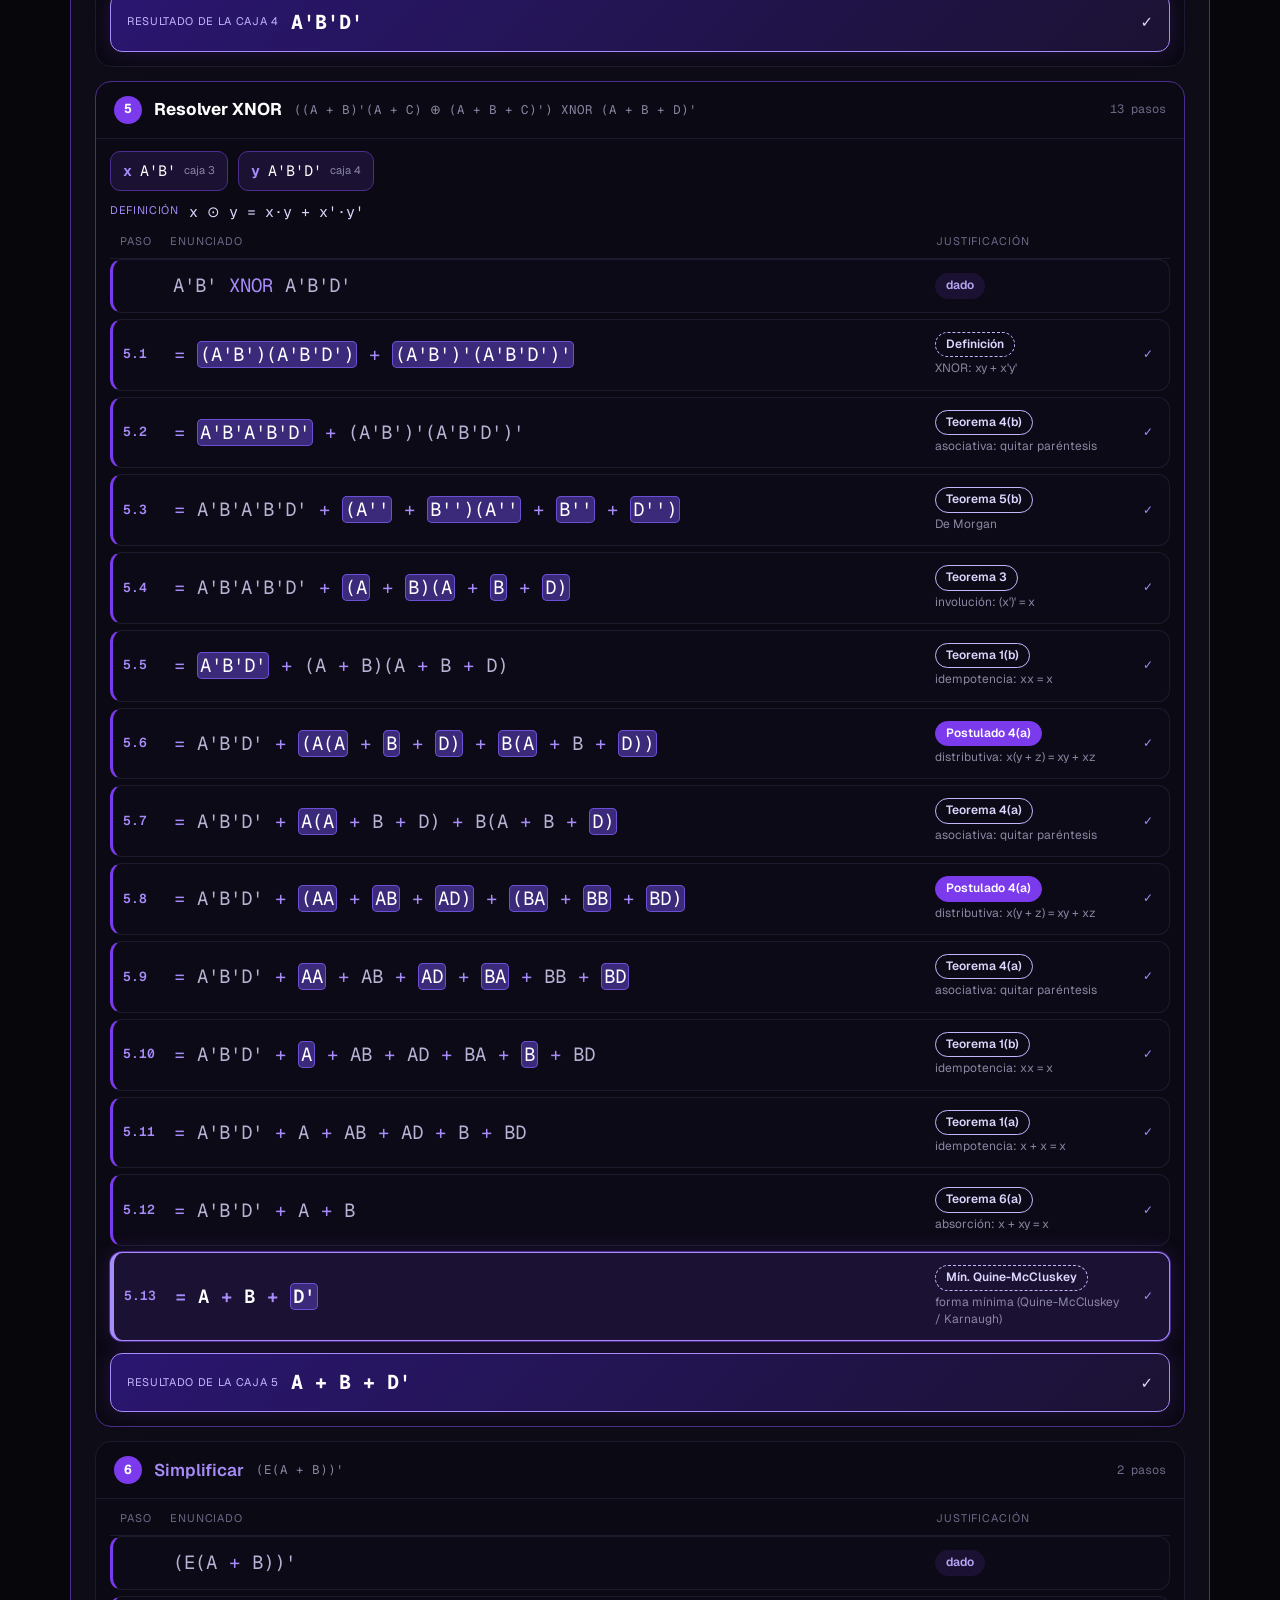
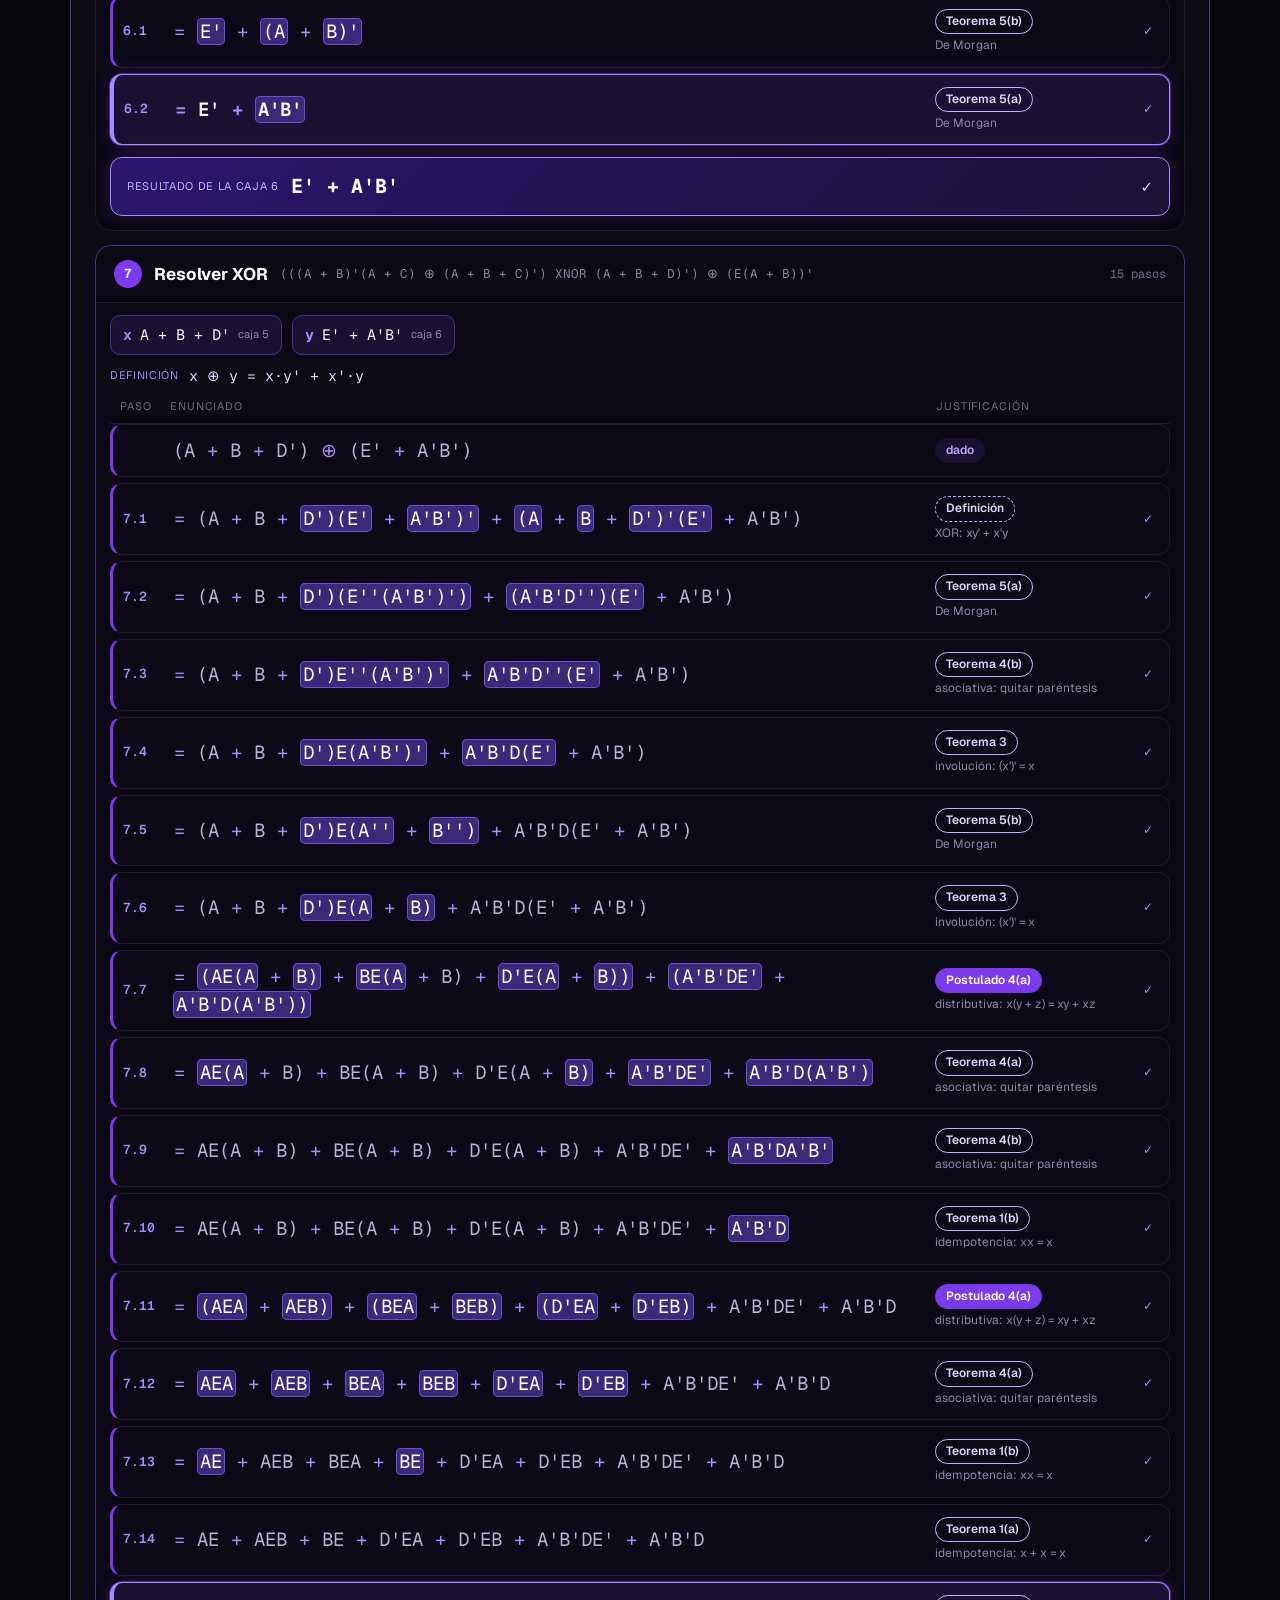
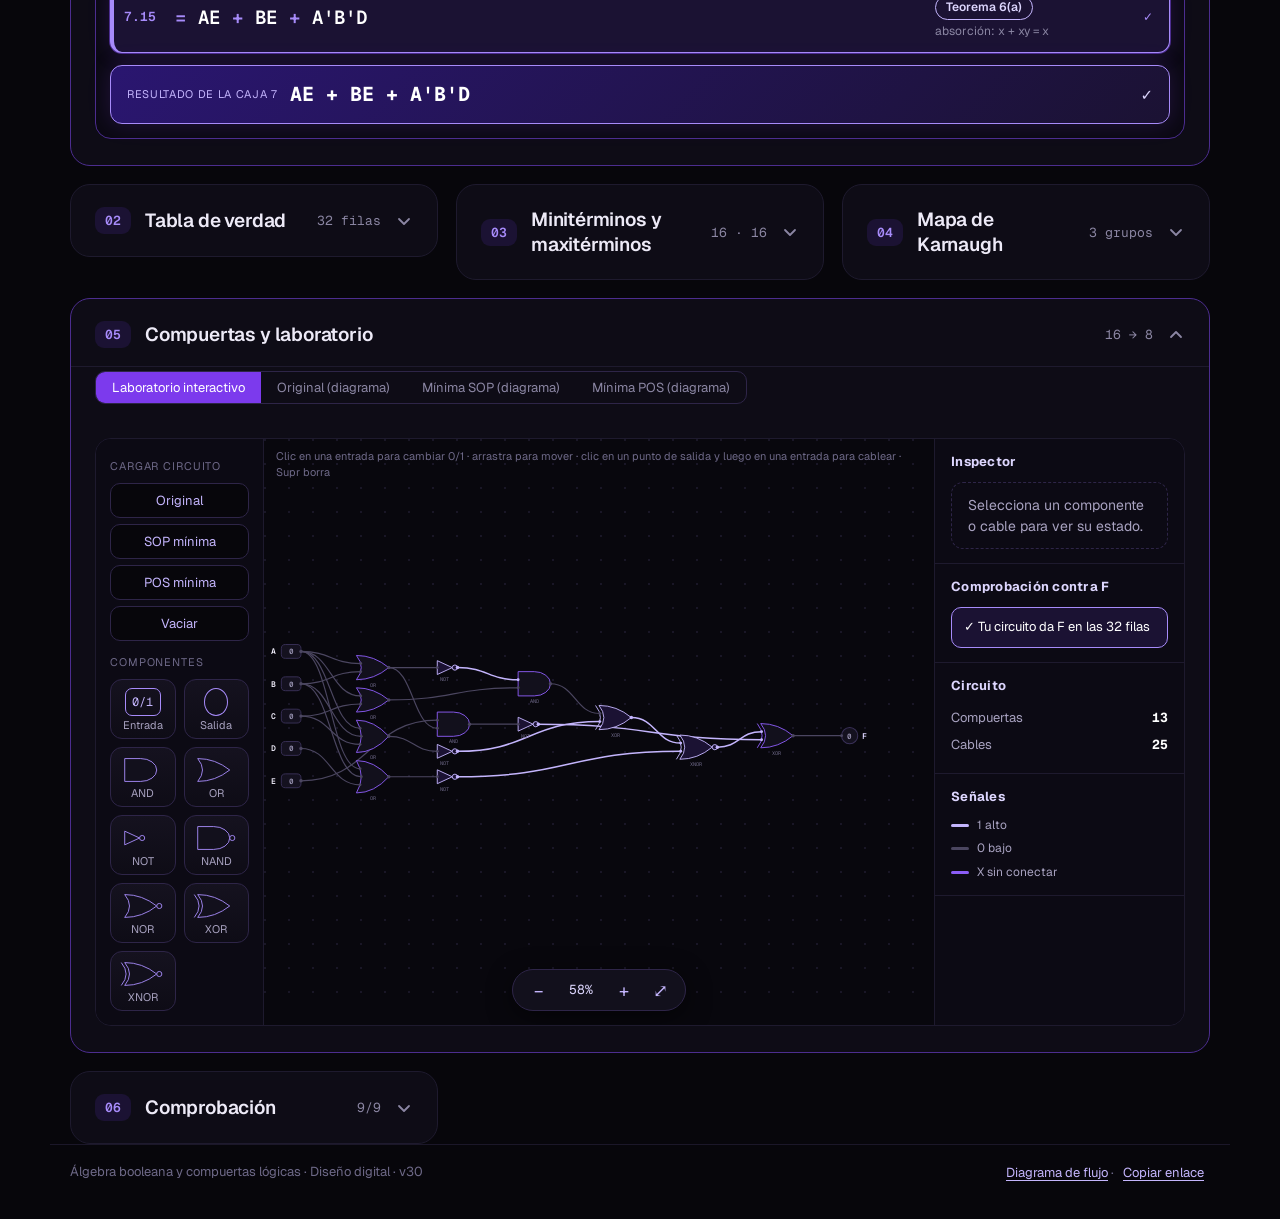
==== commit 9a739fa9: "Resultados adaptables y página responsive para expresiones largas (v30)" ====
--- a/index.html
+++ b/index.html
@@ -53,7 +53,7 @@
 </main>
 
 <footer class="wrap foot">
-  <span>Álgebra booleana y compuertas lógicas · Diseño digital · v29</span>
+  <span>Álgebra booleana y compuertas lógicas · Diseño digital · v30</span>
   <span><a class="link" href="flujo.html">Diagrama de flujo</a> · <button type="button" class="link" data-act="copy">Copiar enlace</button></span>
 </footer>
 
--- a/styles.css
+++ b/styles.css
@@ -342,3 +342,23 @@
 .var.vchip{padding:7px 16px;min-width:44px;justify-content:center}
 .var.vchip b{font-family:var(--mono);font-size:15px}
 button.var.vchip{cursor:pointer;color:var(--txt)}button.var.vchip:hover{border-color:var(--acc);background:var(--hl)}
+
+/* resultados adaptables */
+.res-grid{align-items:start}
+.res-grid.stack{grid-template-columns:1fr}
+.rv.k1{font-size:32px}.rv.k2{font-size:24px}.rv.k3{font-size:18px;line-height:1.55}.rv.k4{font-size:15px;line-height:1.6}
+.rv .u{display:inline-block;white-space:nowrap}
+.rv .u i{font-style:normal;color:var(--acc)}
+.rv.k3 .u,.rv.k4 .u{background:#ffffff0d;border-radius:8px;padding:1px 8px;margin:2px 1px}
+.sop .rv.k3 .u,.sop .rv.k4 .u{background:#ffffff14}
+@media (max-width:640px){.rv.k1{font-size:24px}.rv.k2{font-size:18px}.rv.k3{font-size:15px}.rv.k4{font-size:13px}.resbox{padding:16px}}
+@media (max-width:640px){
+  .exprbox{flex:1 1 100%;min-width:0;flex-wrap:wrap}
+  .exprbox .expr{flex:1 1 100%;min-width:0;font-size:16px;padding:10px 12px}
+  .exprbox .go{flex:1 1 100%;padding:12px}
+  .row{gap:10px}.stepper,.vars{flex:none}
+  .hero h1{font-size:22px}
+  .rv .u{white-space:normal}
+}
+.wrap{overflow-x:clip}
+.vars{display:flex;flex-wrap:wrap;gap:8px;min-width:0;max-width:100%}
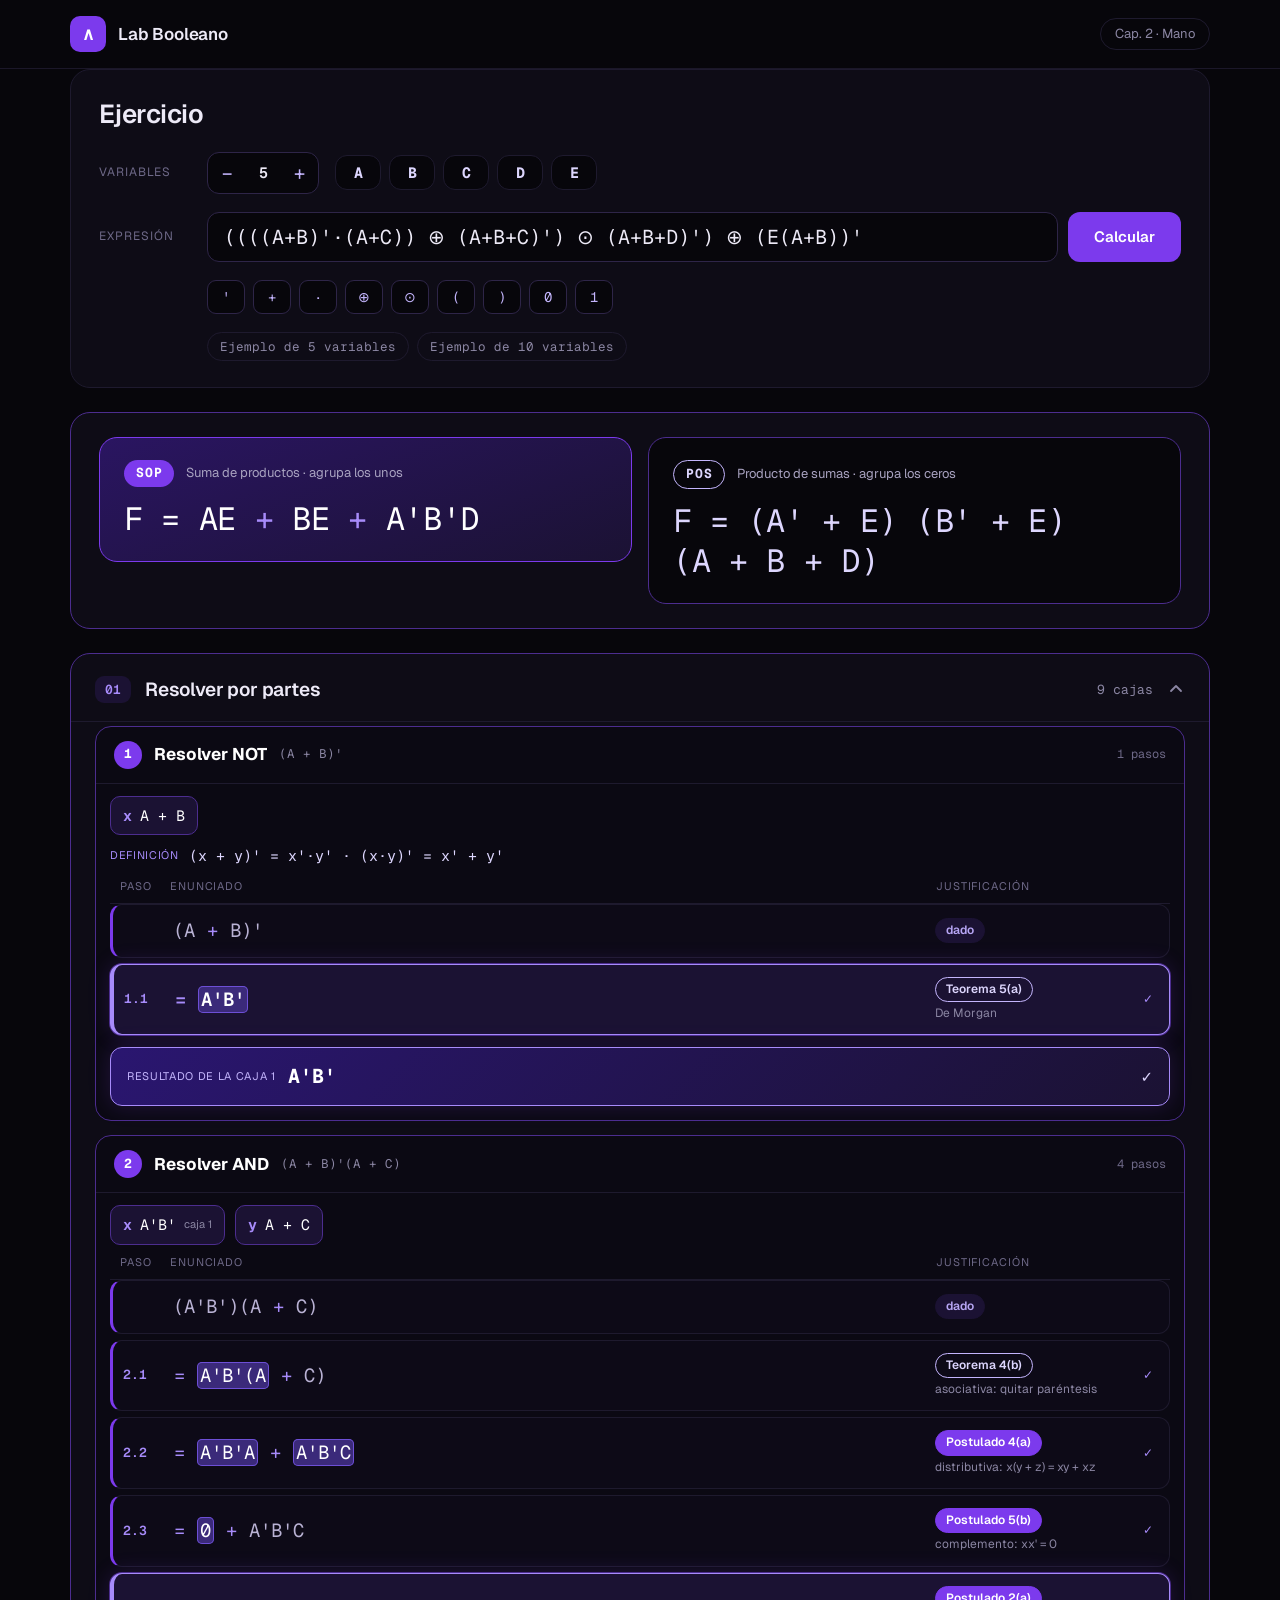
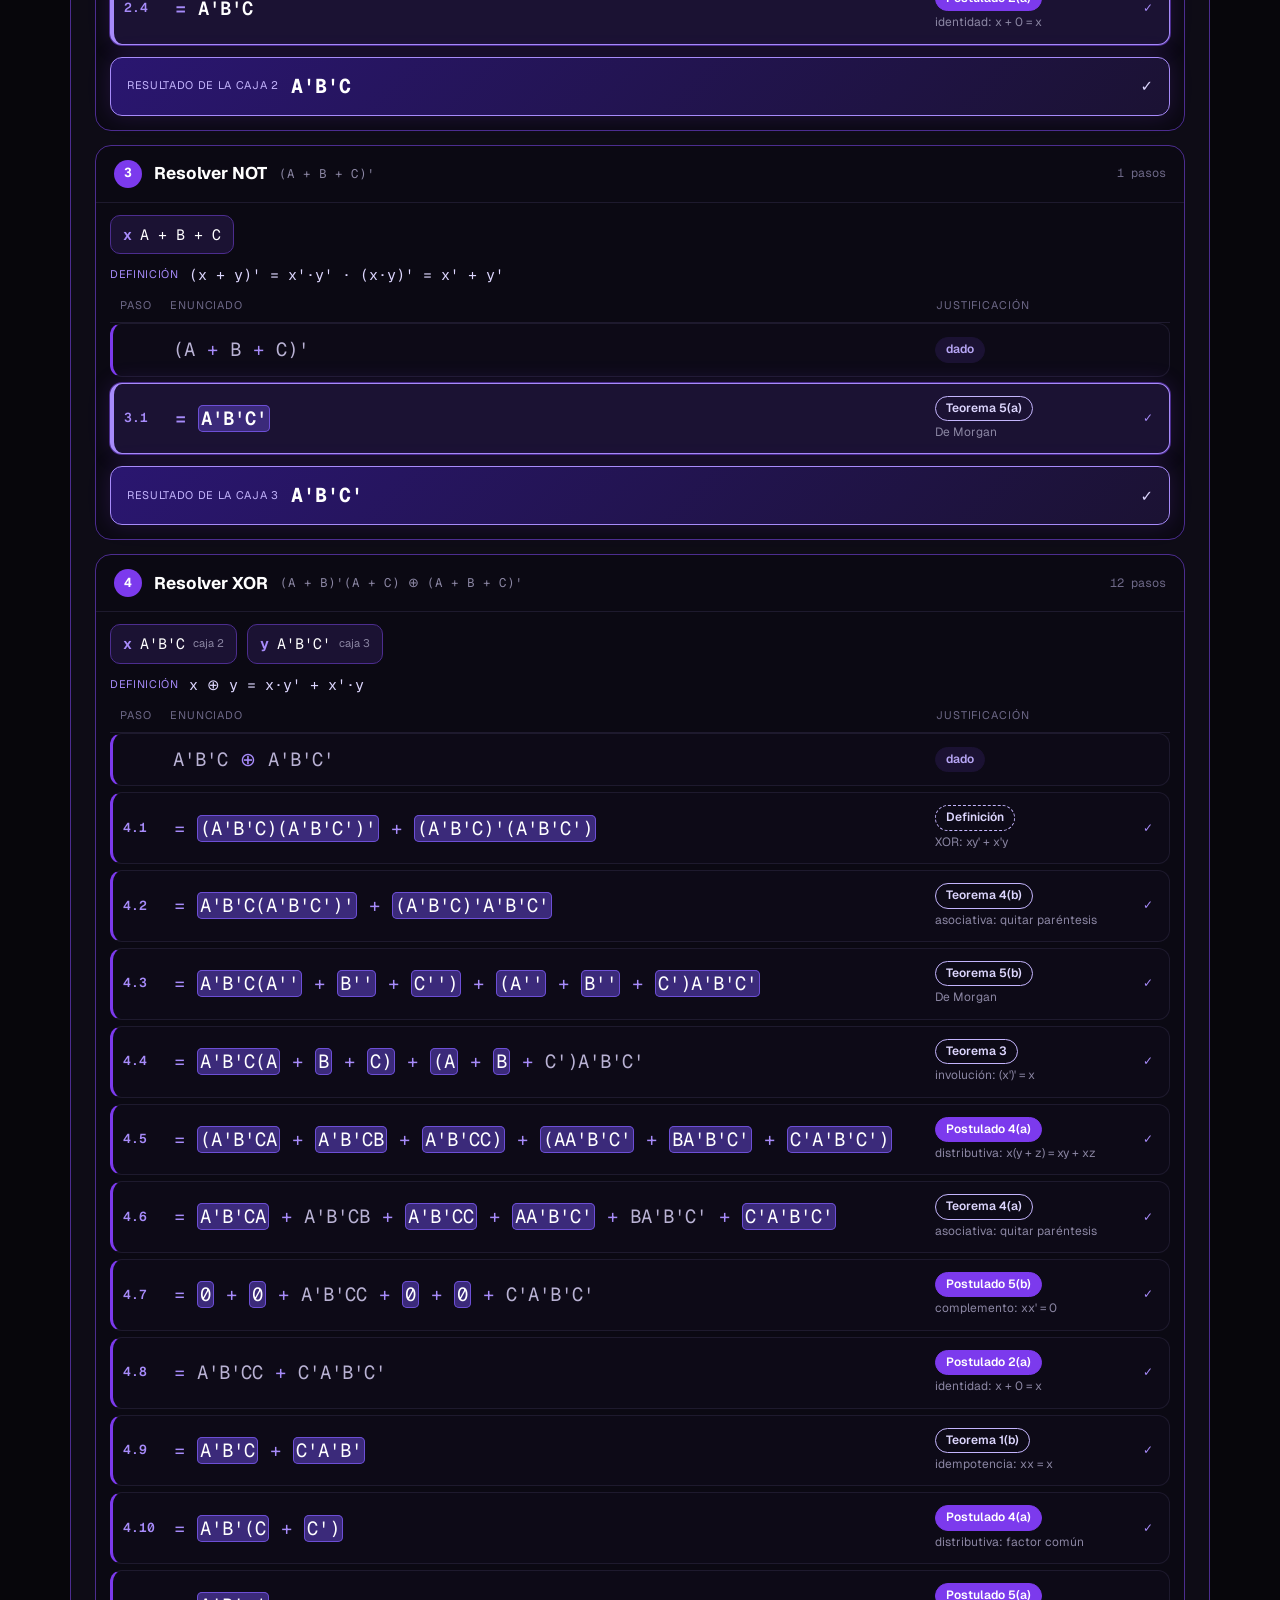
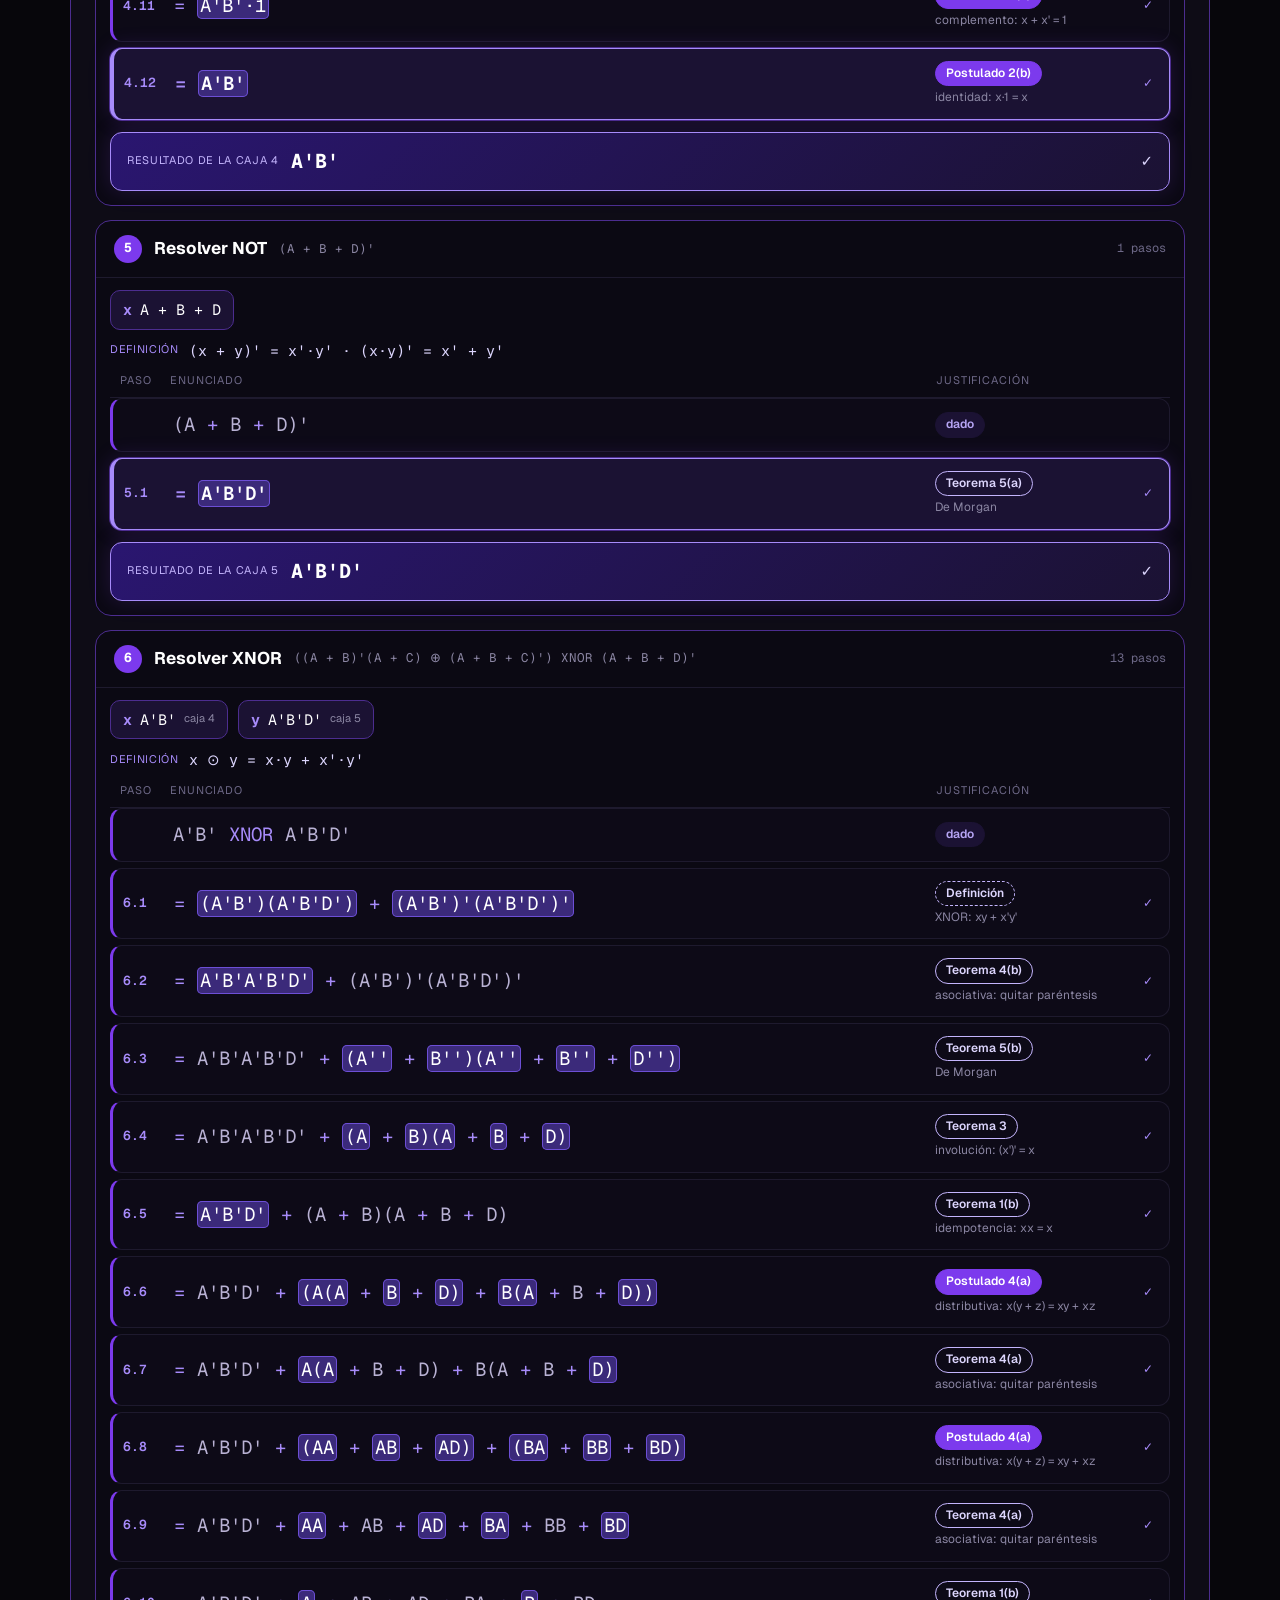
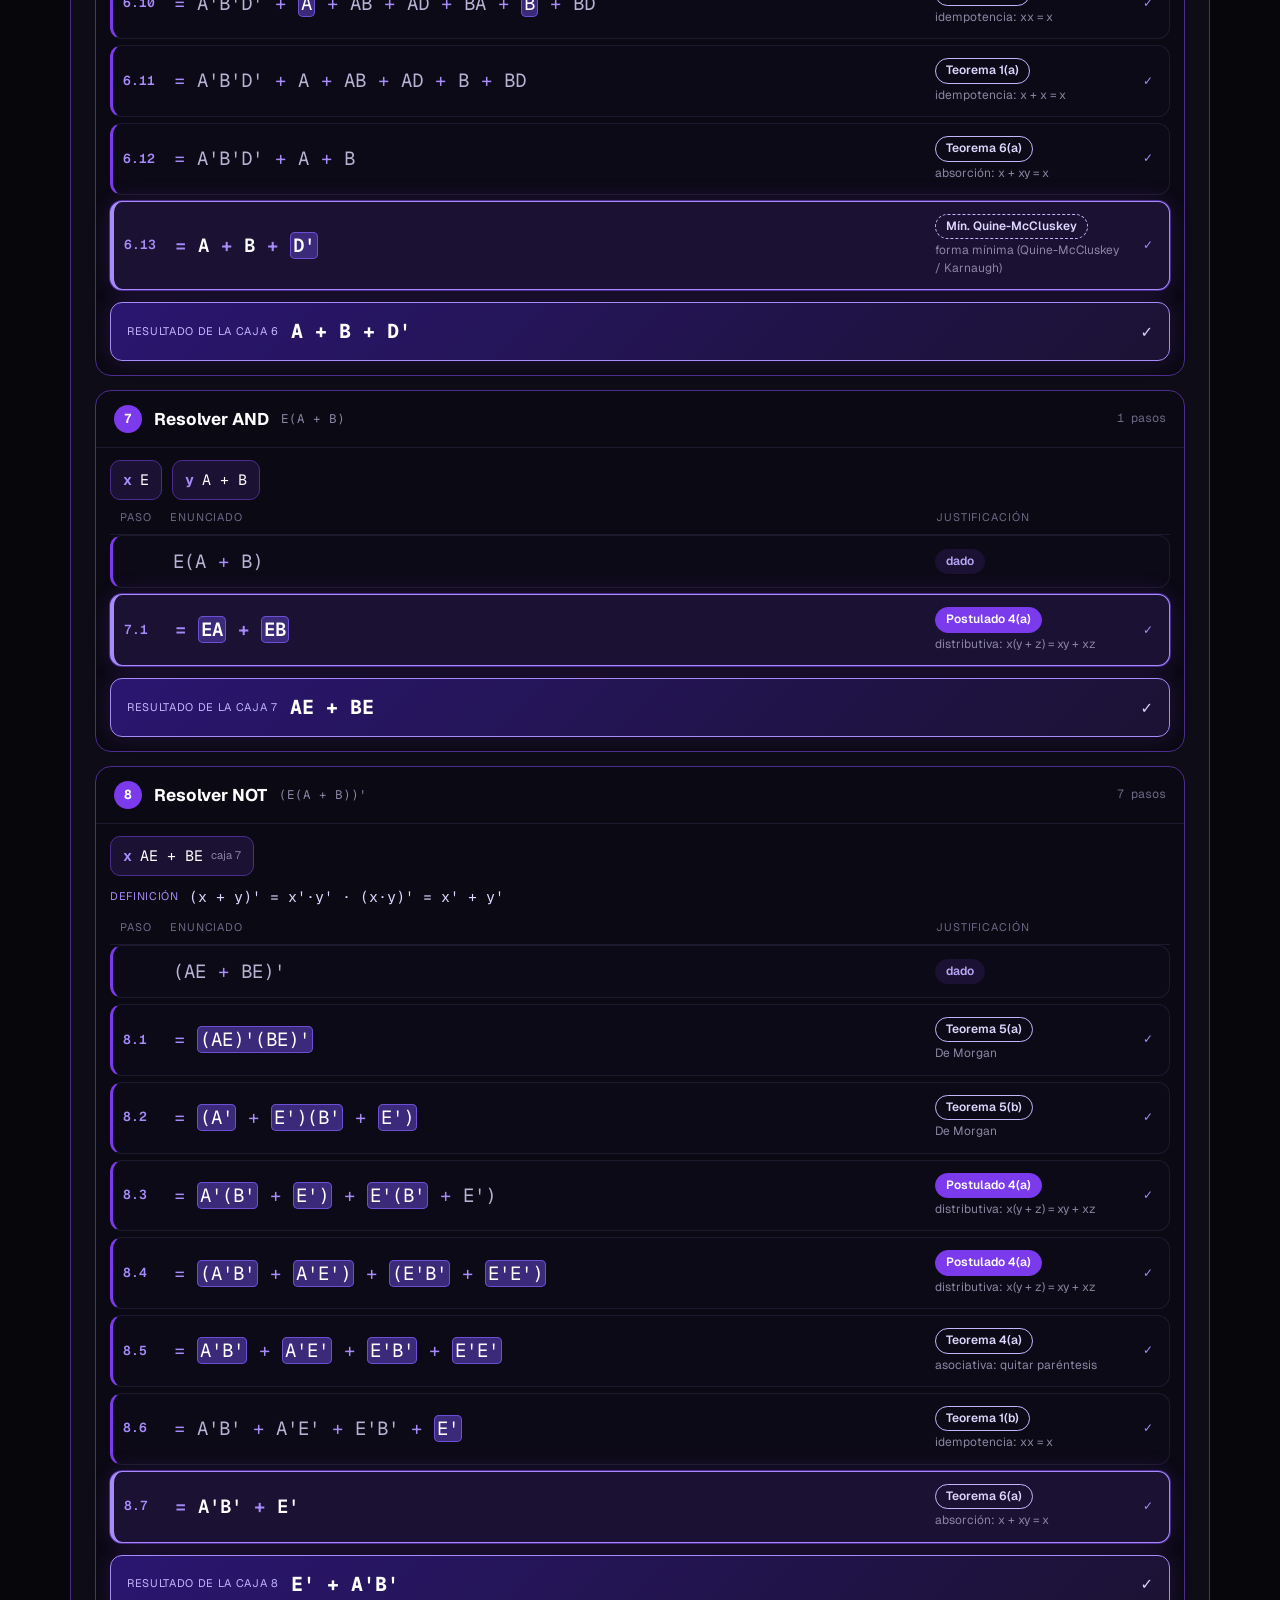
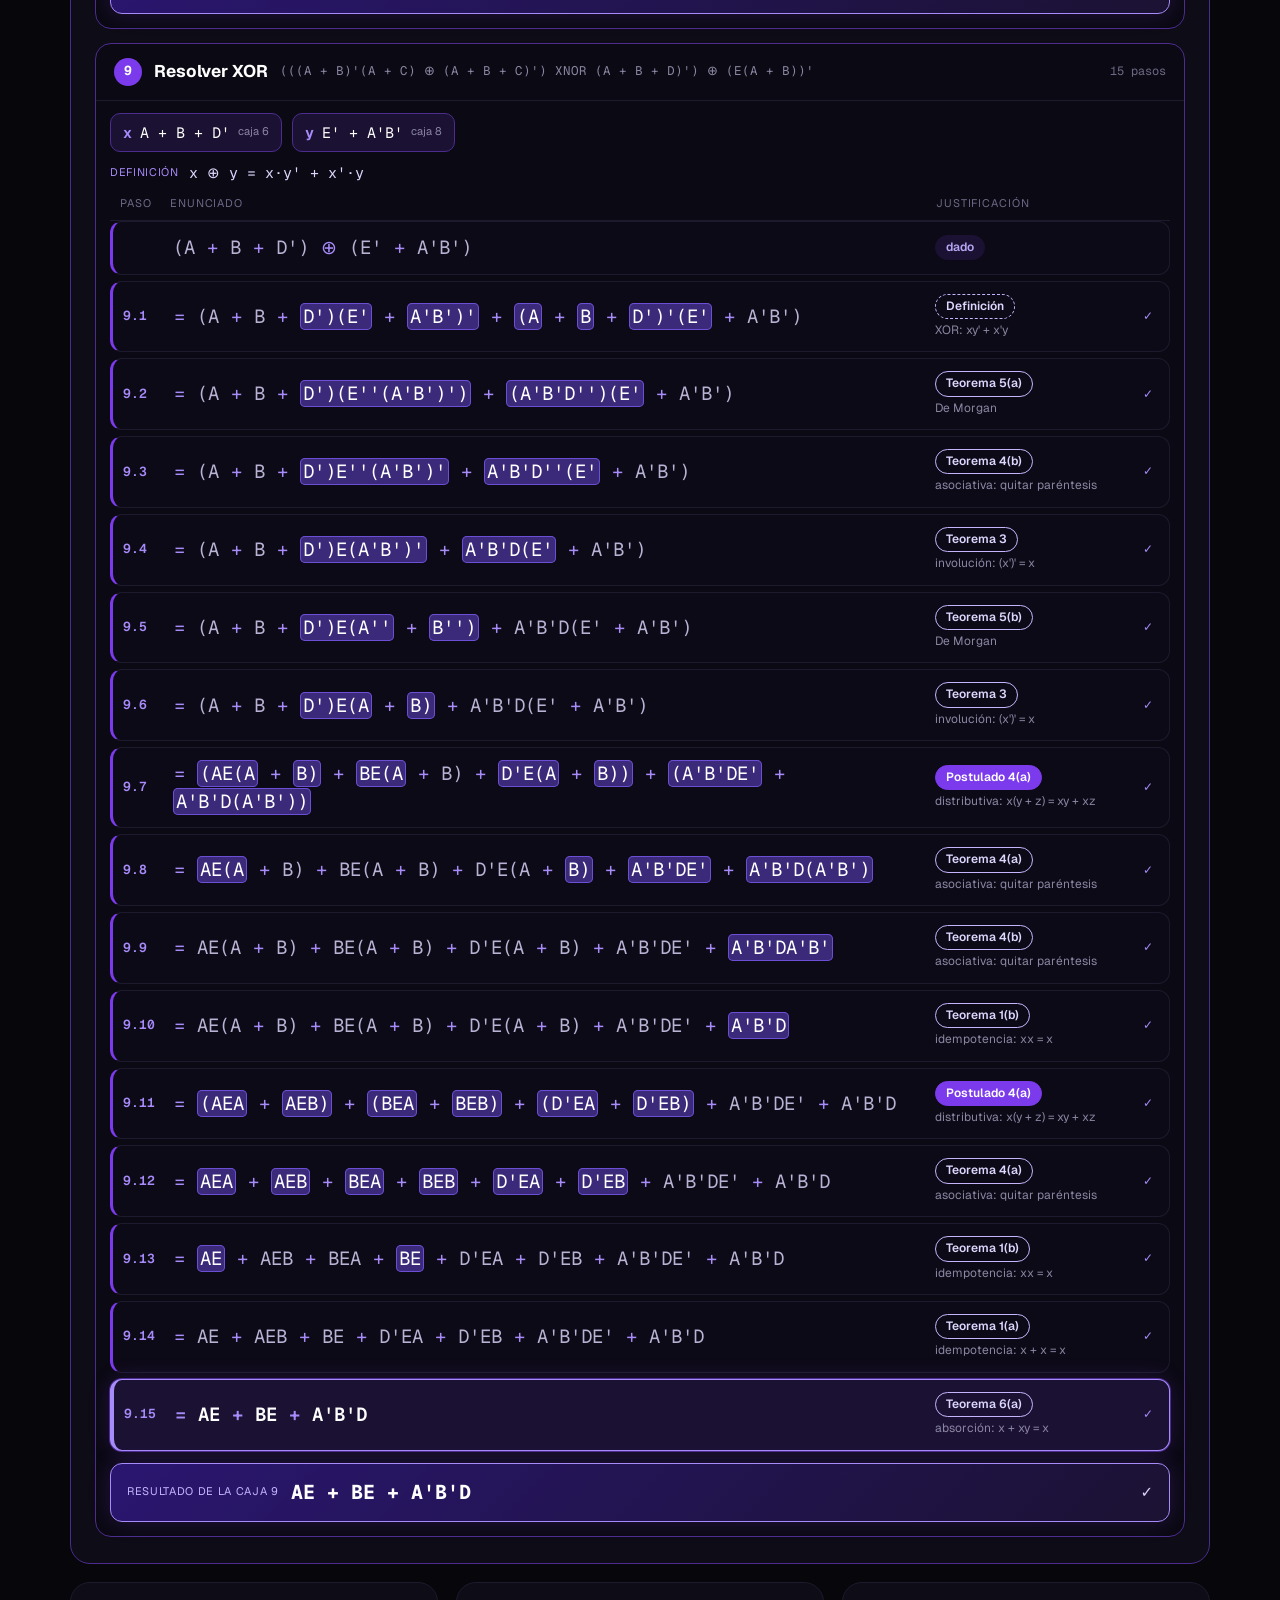
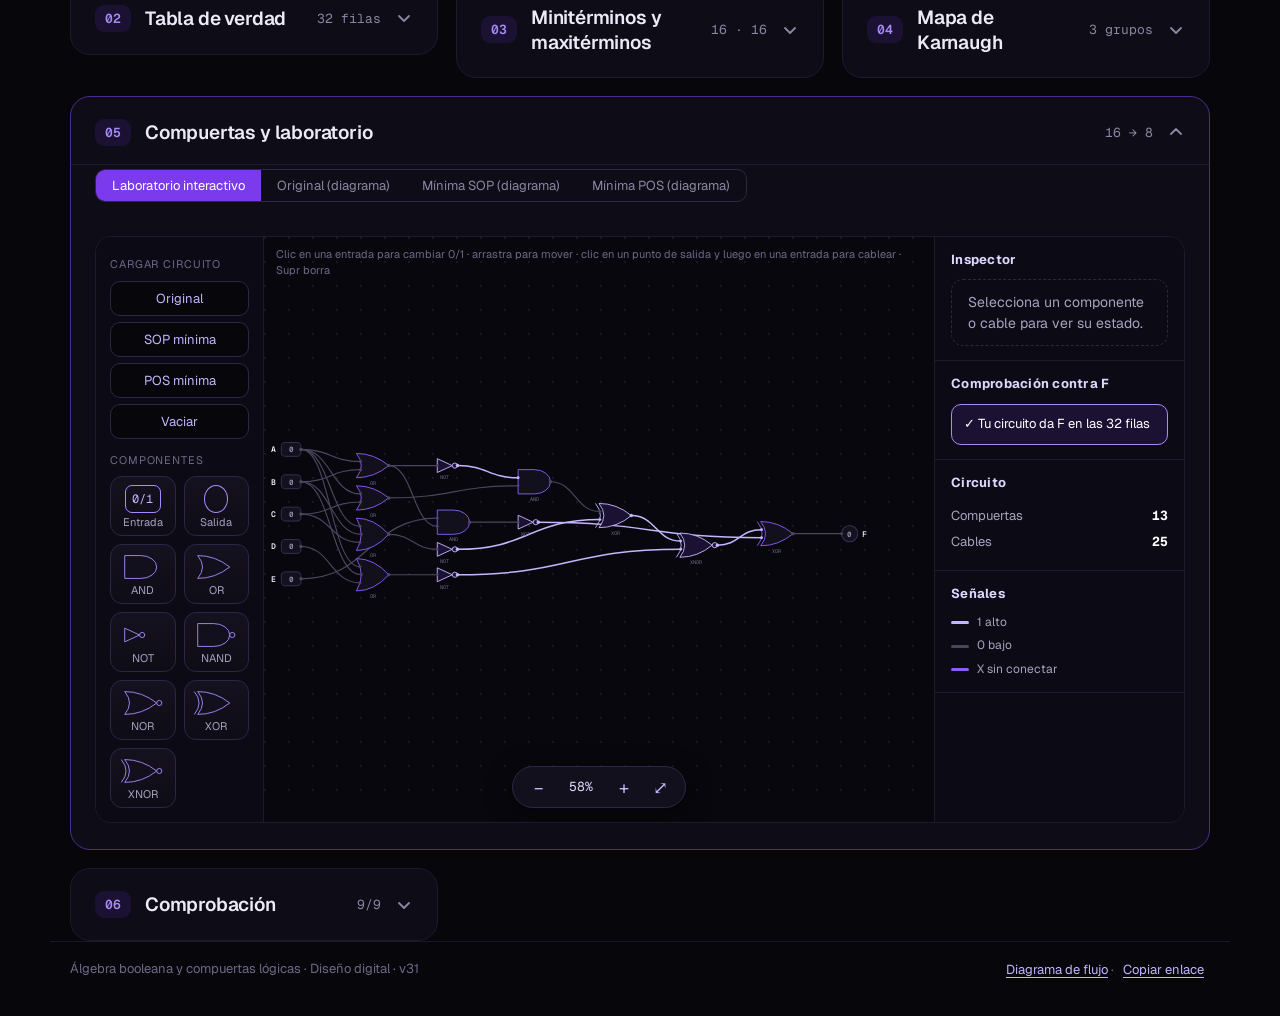
==== commit 7b4e3d8d: "Resolver por partes: una caja por cada operación hasta el resultado final (v31)" ====
--- a/index.html
+++ b/index.html
@@ -53,7 +53,7 @@
 </main>
 
 <footer class="wrap foot">
-  <span>Álgebra booleana y compuertas lógicas · Diseño digital · v30</span>
+  <span>Álgebra booleana y compuertas lógicas · Diseño digital · v31</span>
   <span><a class="link" href="flujo.html">Diagrama de flujo</a> · <button type="button" class="link" data-act="copy">Copiar enlace</button></span>
 </footer>
 
--- a/styles.css
+++ b/styles.css
@@ -362,3 +362,5 @@
 }
 .wrap{overflow-x:clip}
 .vars{display:flex;flex-wrap:wrap;gap:8px;min-width:0;max-width:100%}
+.pbox.gate>summary .bt2,.pbox.simp>summary .bt2{font-size:17px;font-weight:700;color:#fff}
+.pbox.simp{border-color:var(--hlb)}
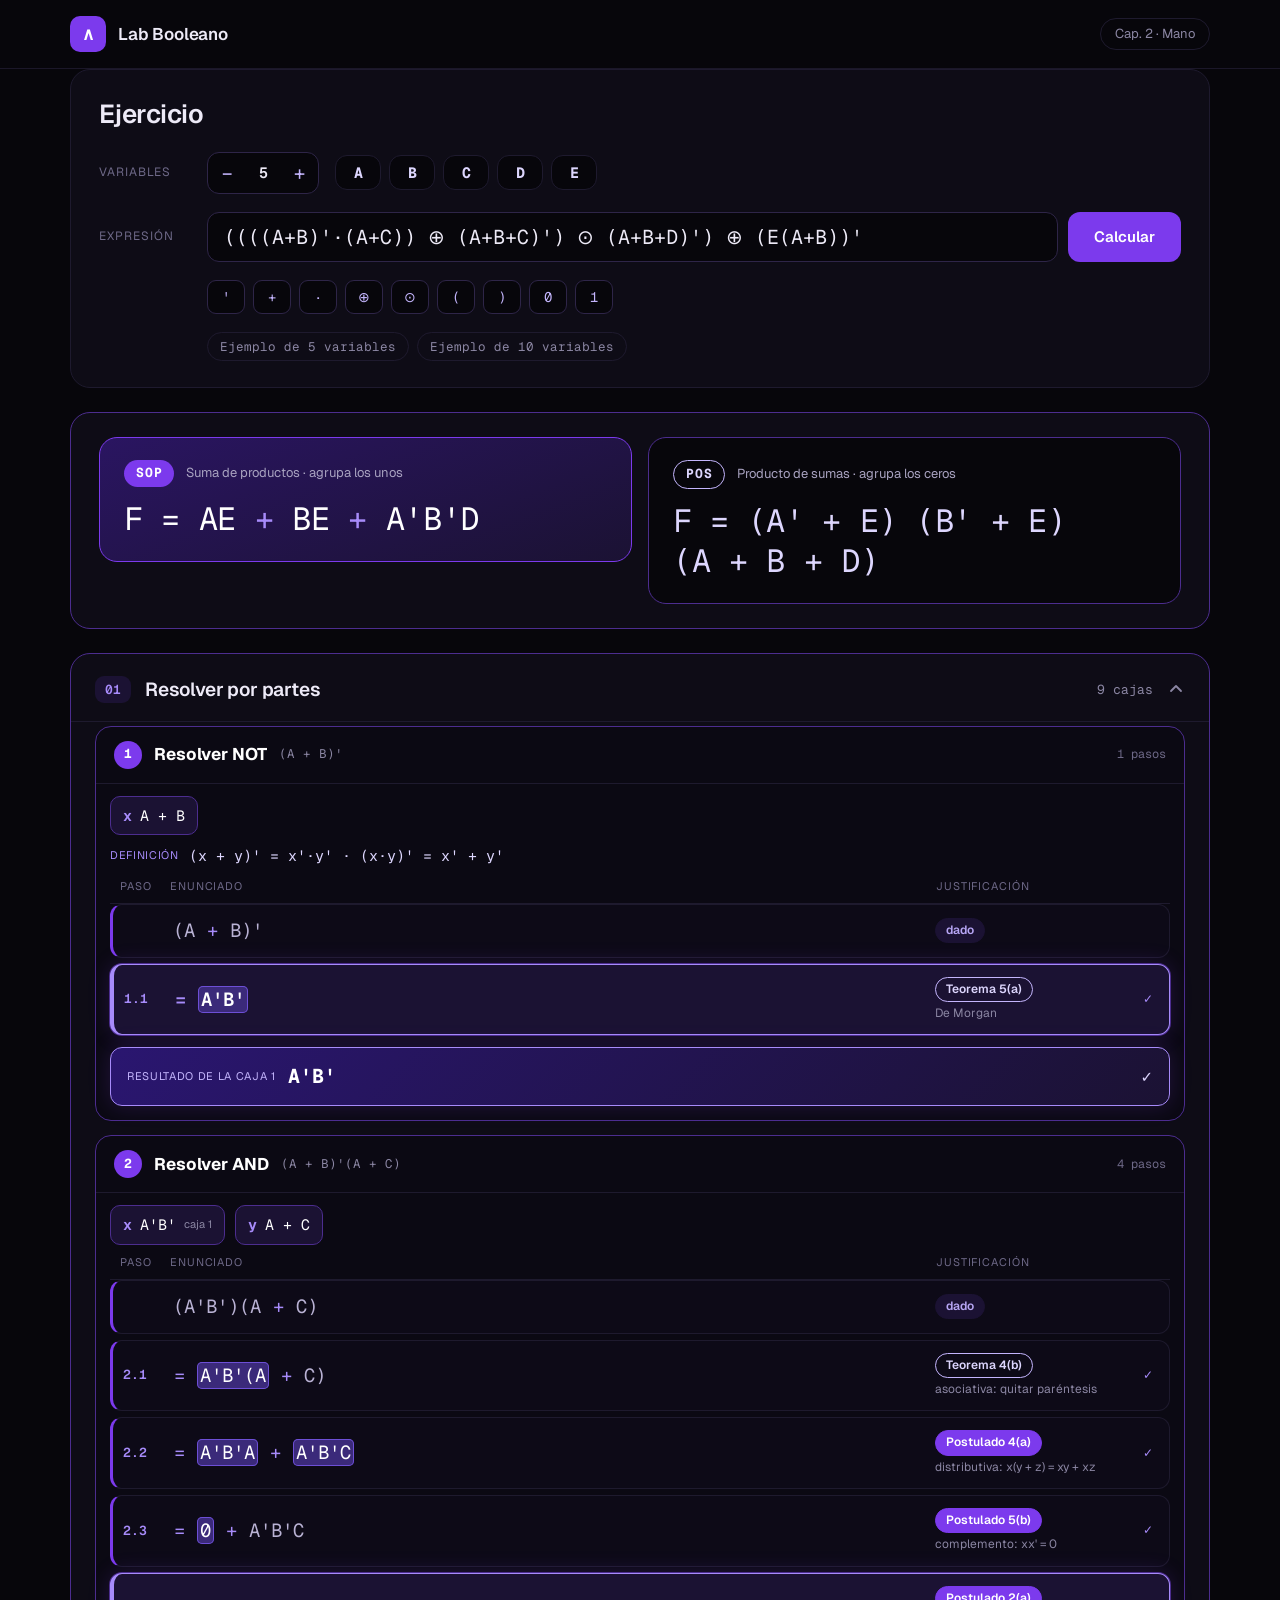
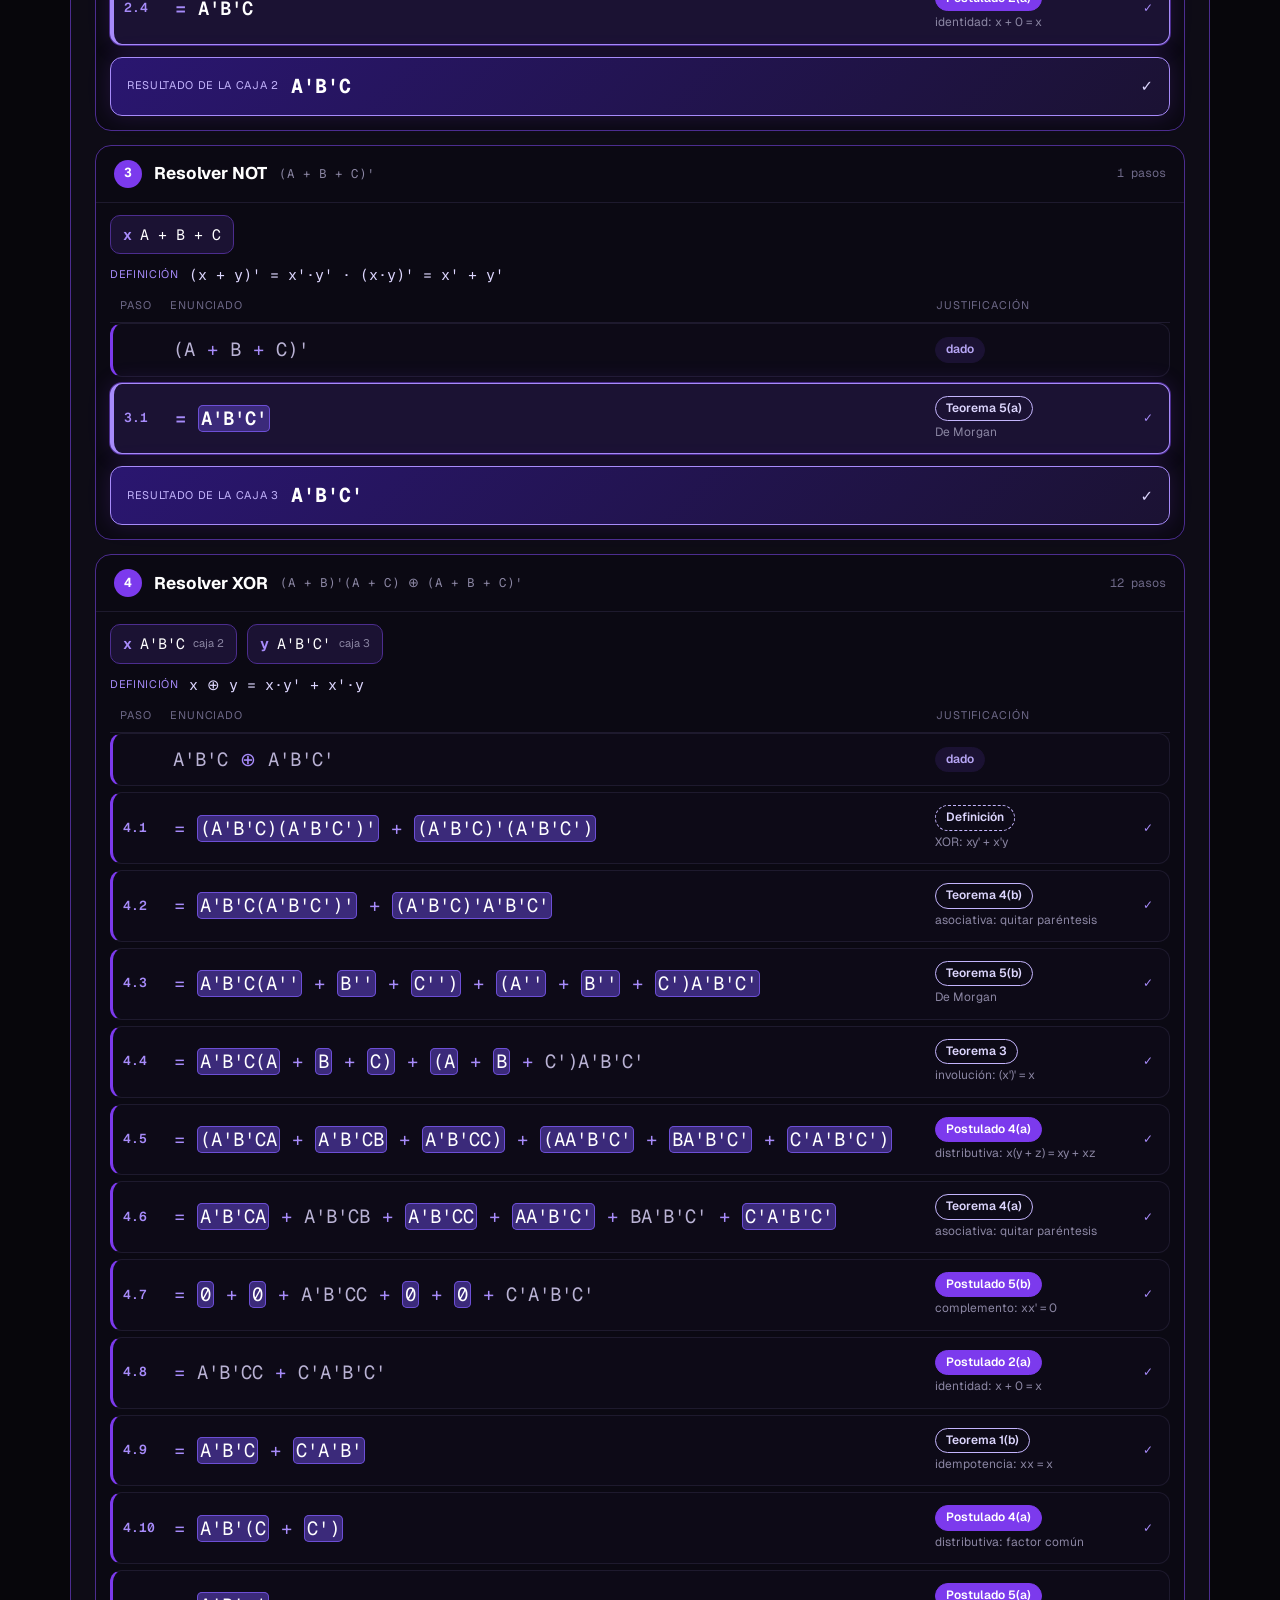
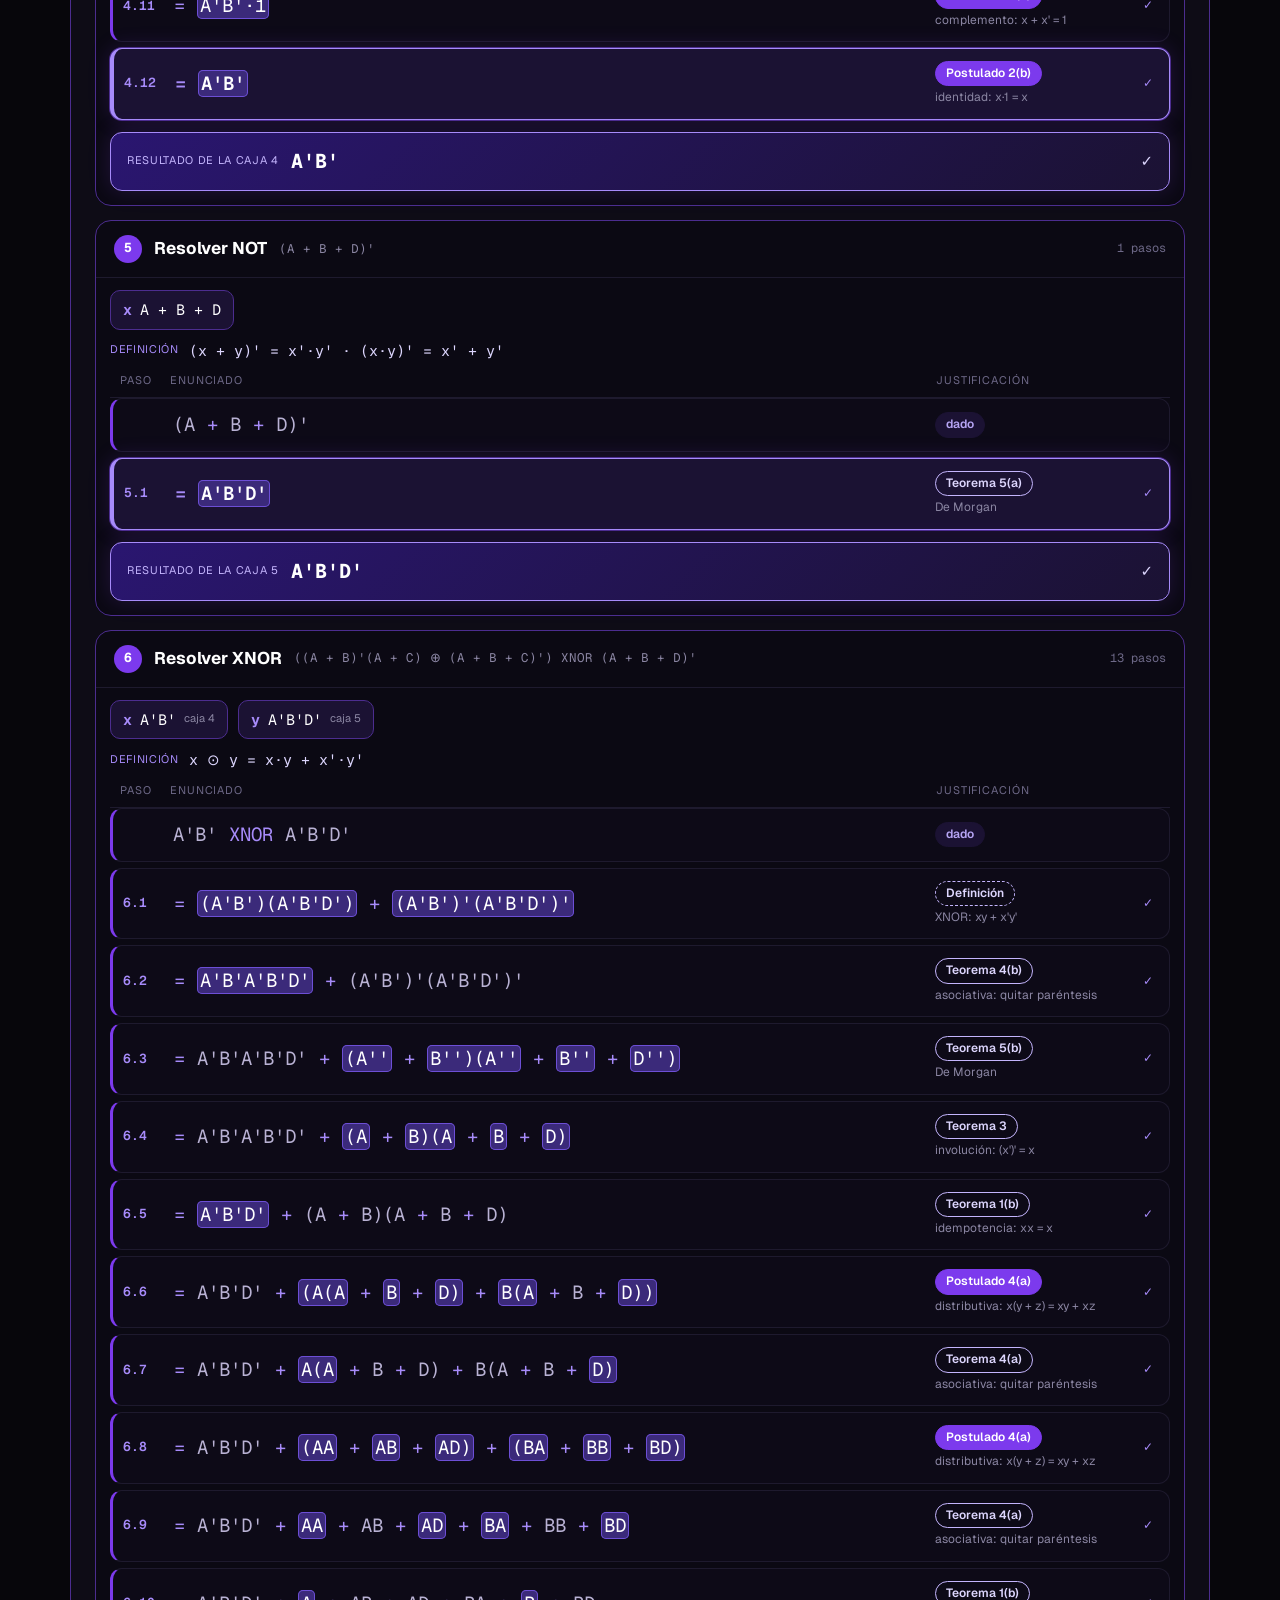
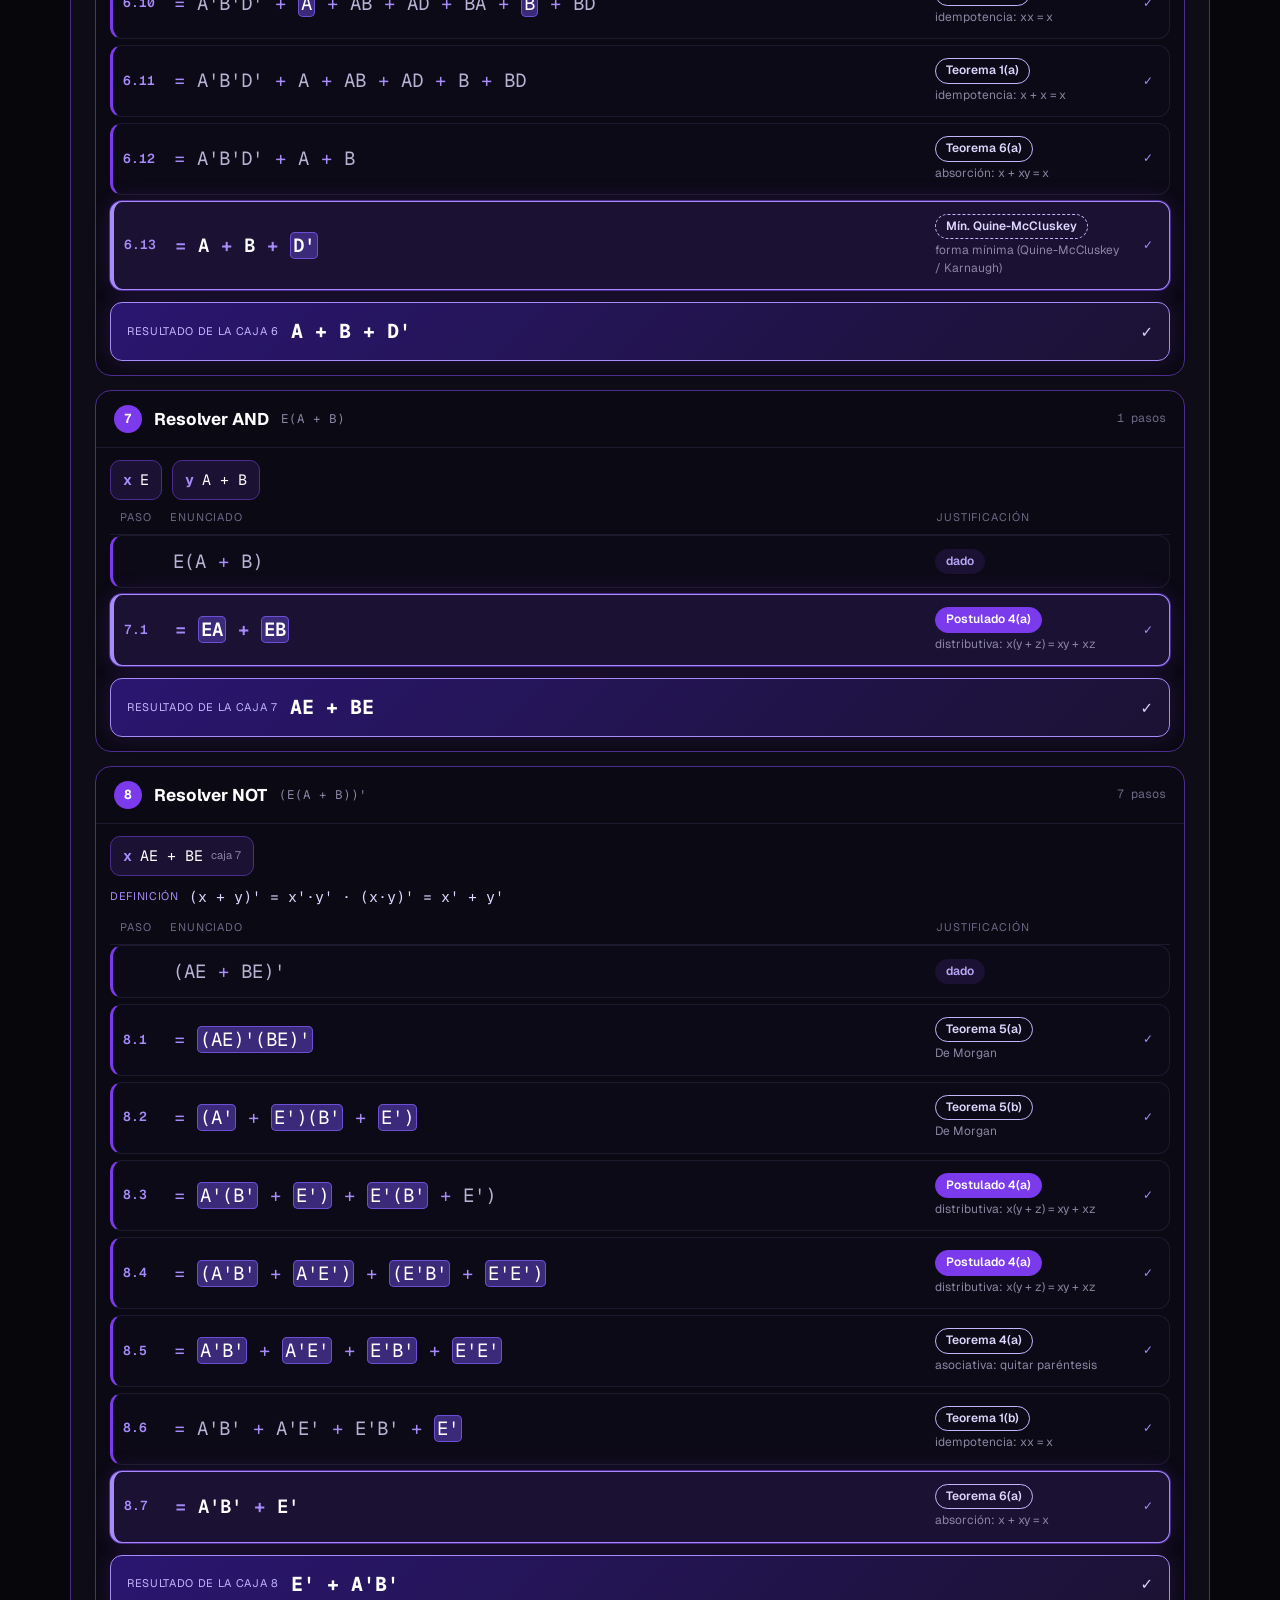
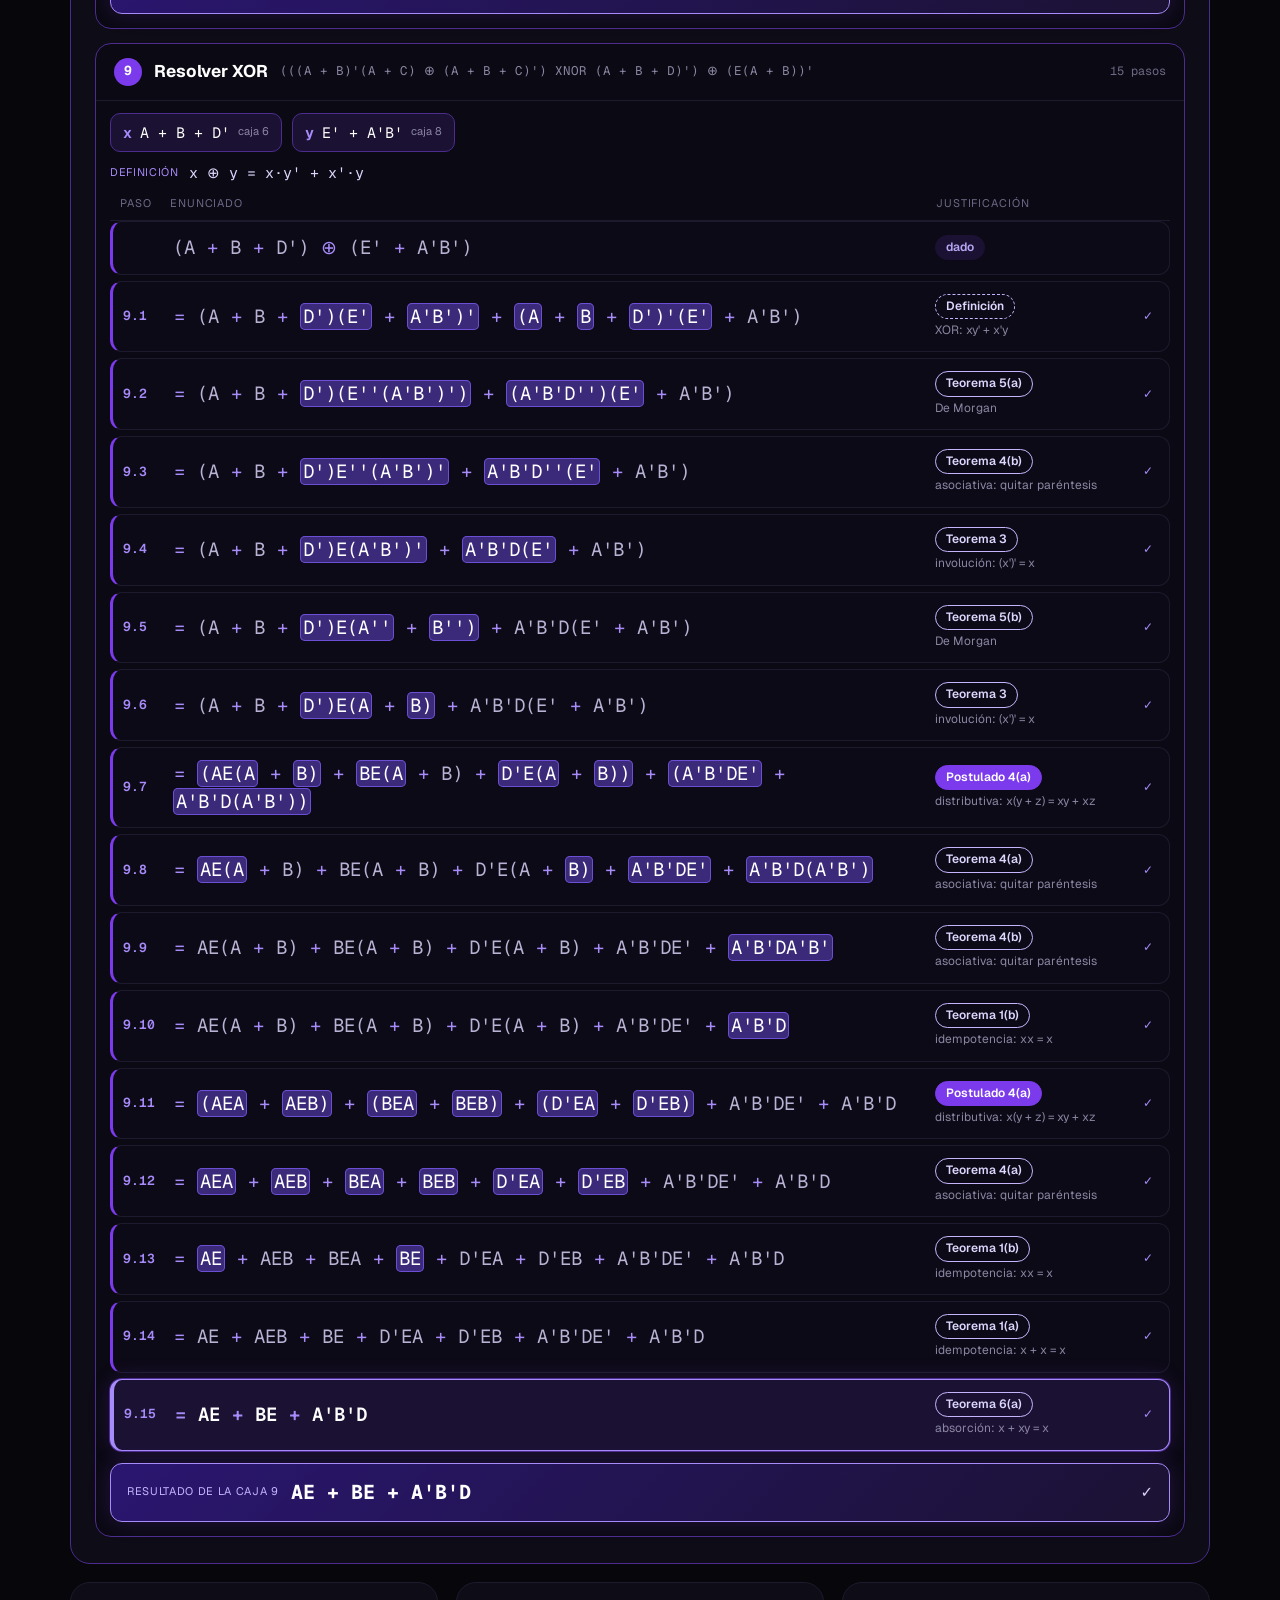
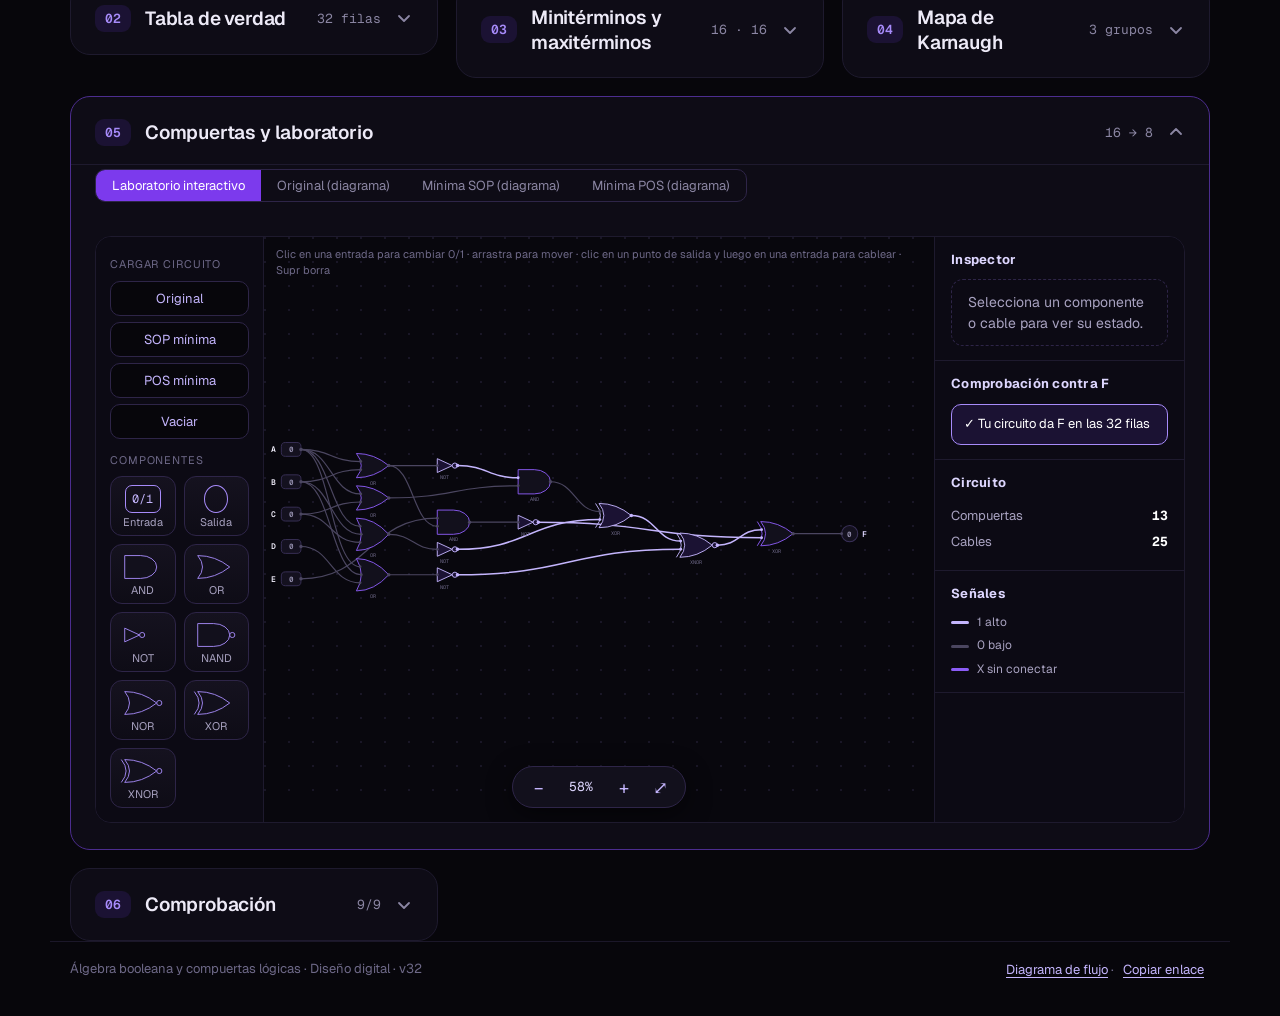
==== commit 32fa870e: "Nuevo diagrama de flujo: resolver por partes, laboratorio, 10 variables y cuándo hay Karnaugh (v32)" ====
--- a/index.html
+++ b/index.html
@@ -53,7 +53,7 @@
 </main>
 
 <footer class="wrap foot">
-  <span>Álgebra booleana y compuertas lógicas · Diseño digital · v31</span>
+  <span>Álgebra booleana y compuertas lógicas · Diseño digital · v32</span>
   <span><a class="link" href="flujo.html">Diagrama de flujo</a> · <button type="button" class="link" data-act="copy">Copiar enlace</button></span>
 </footer>
 
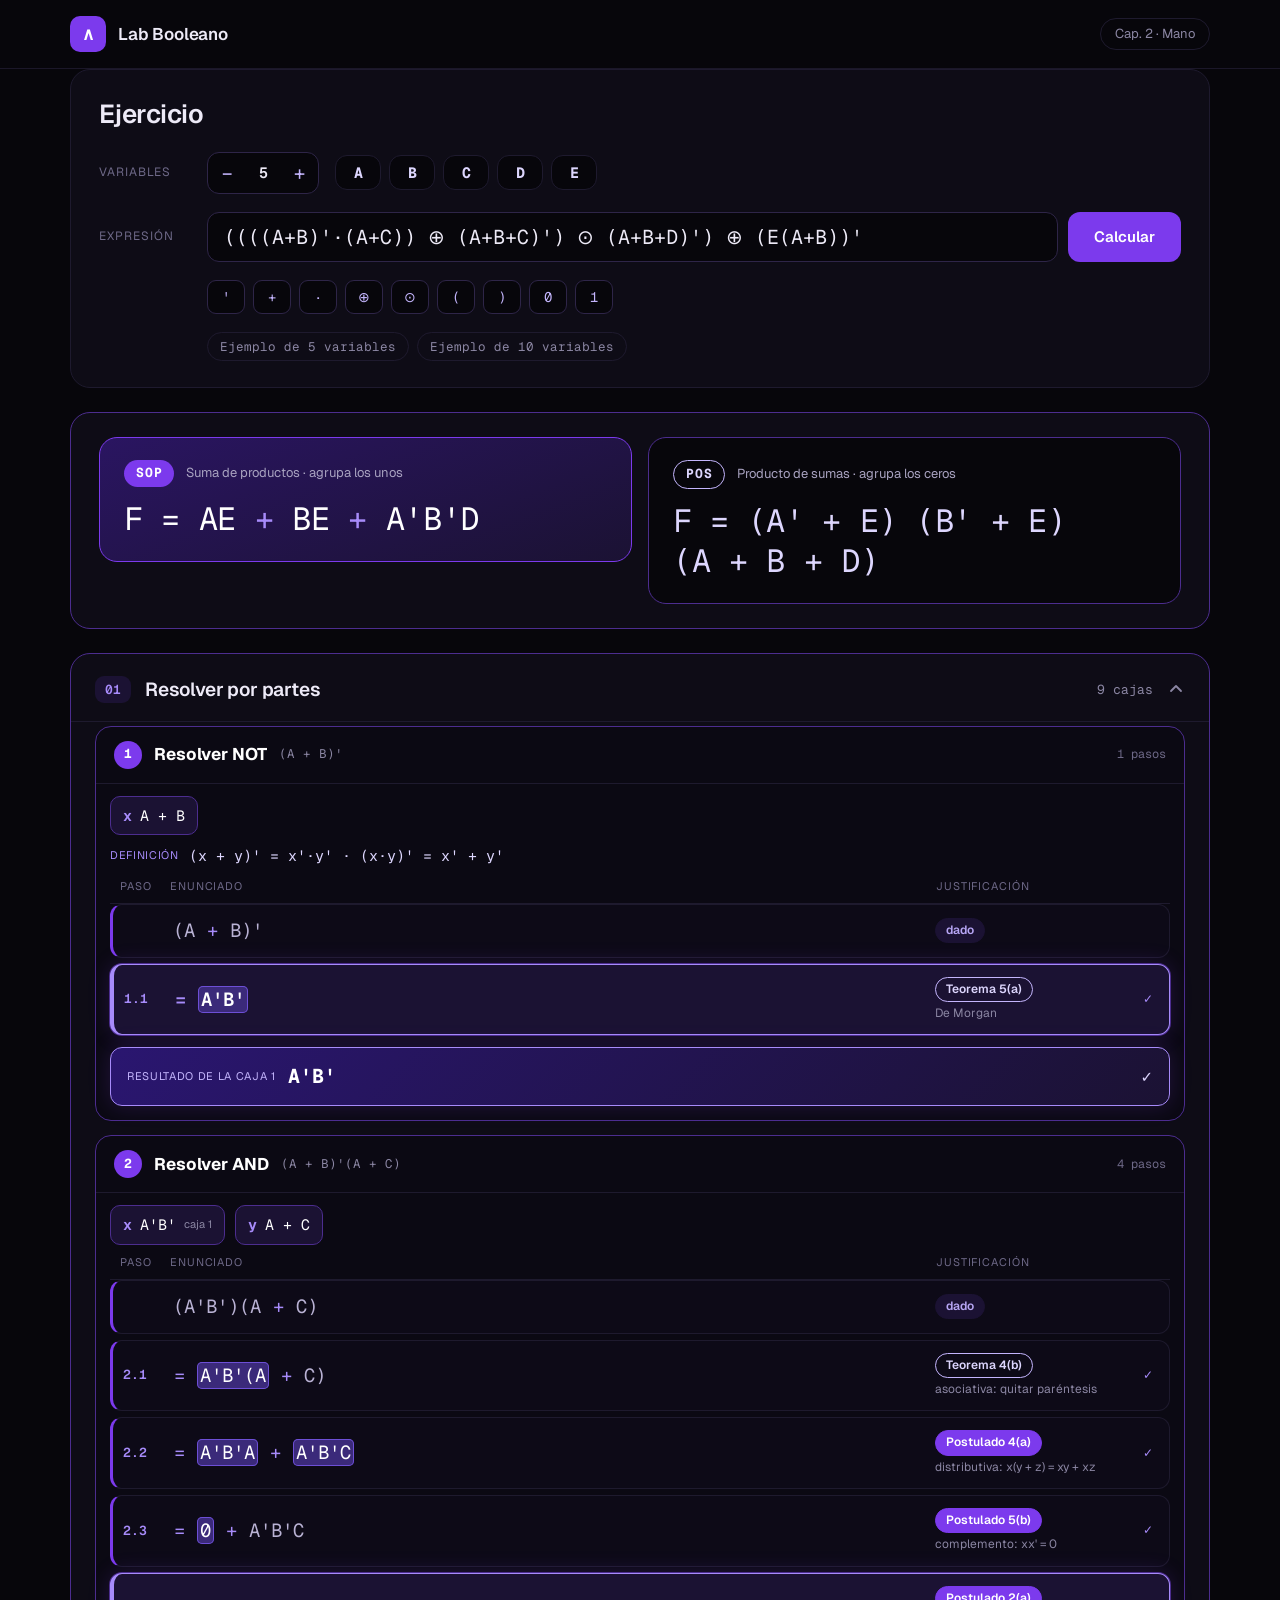
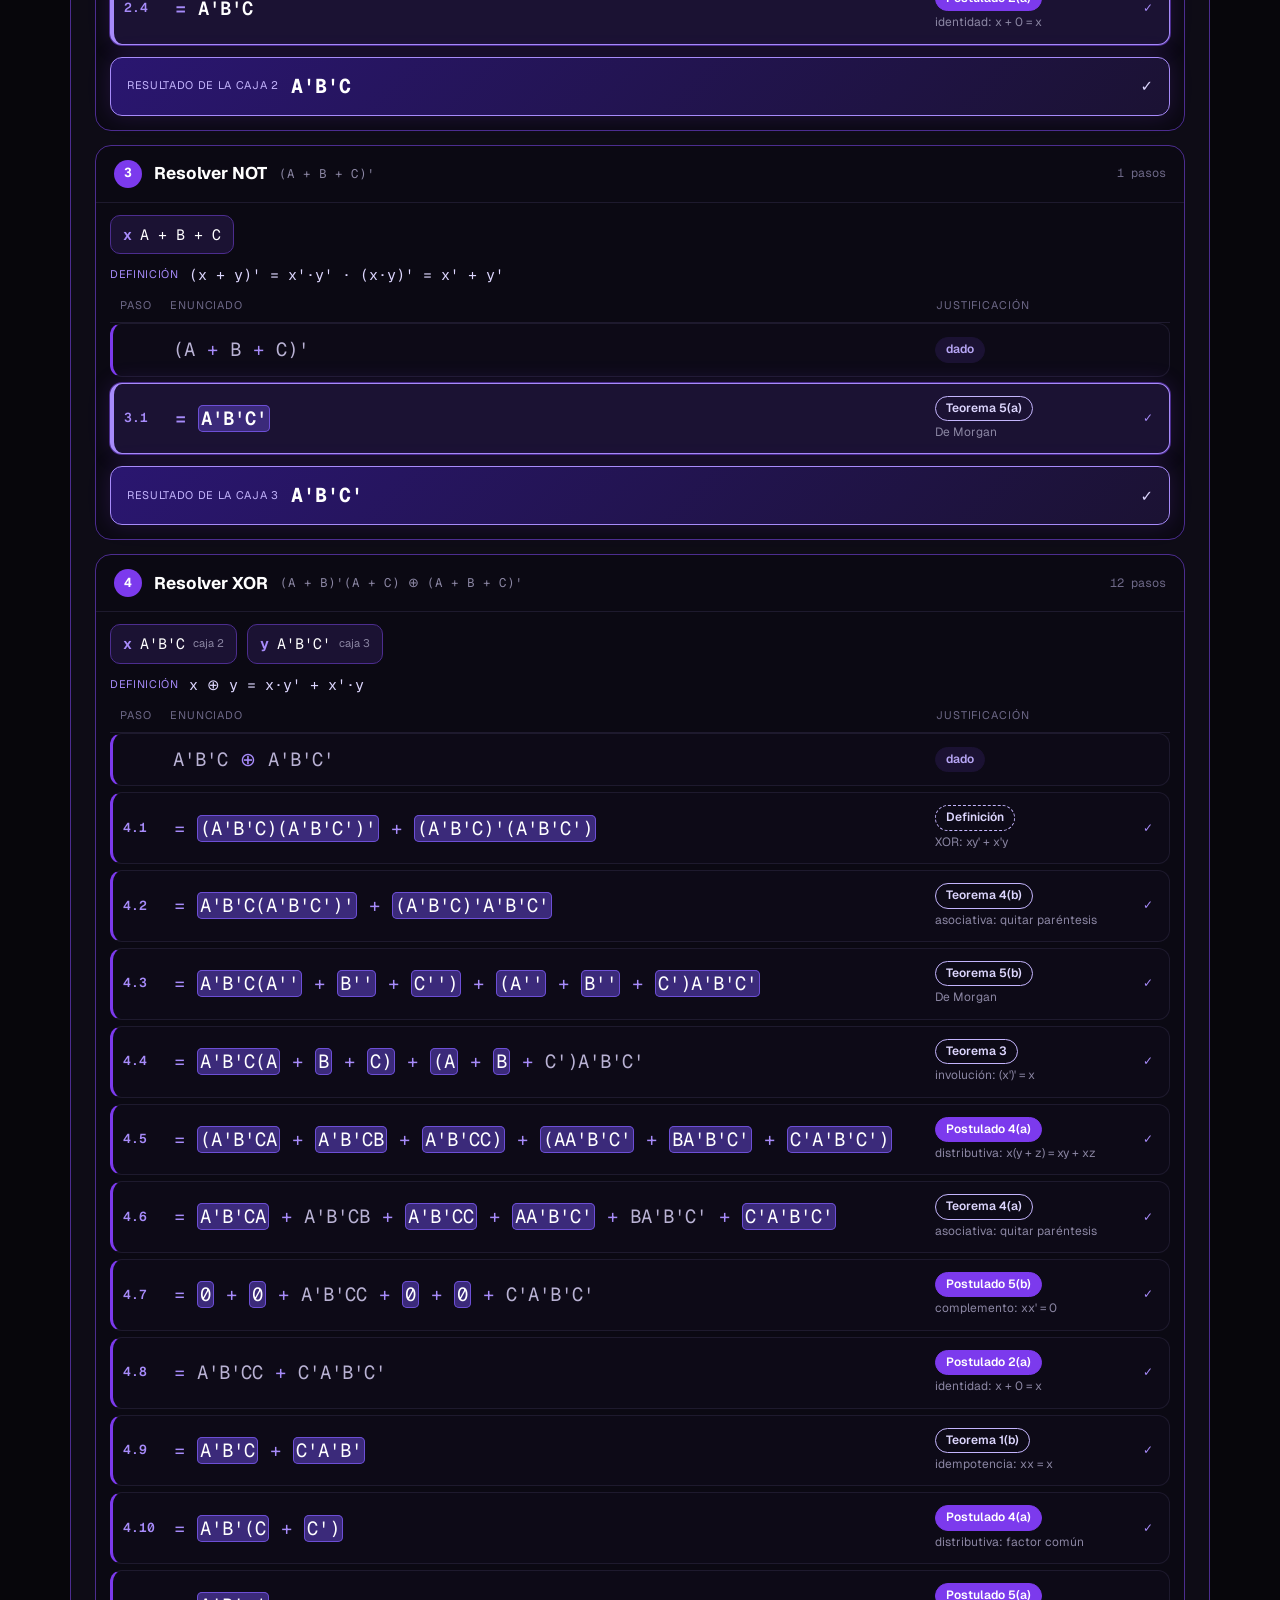
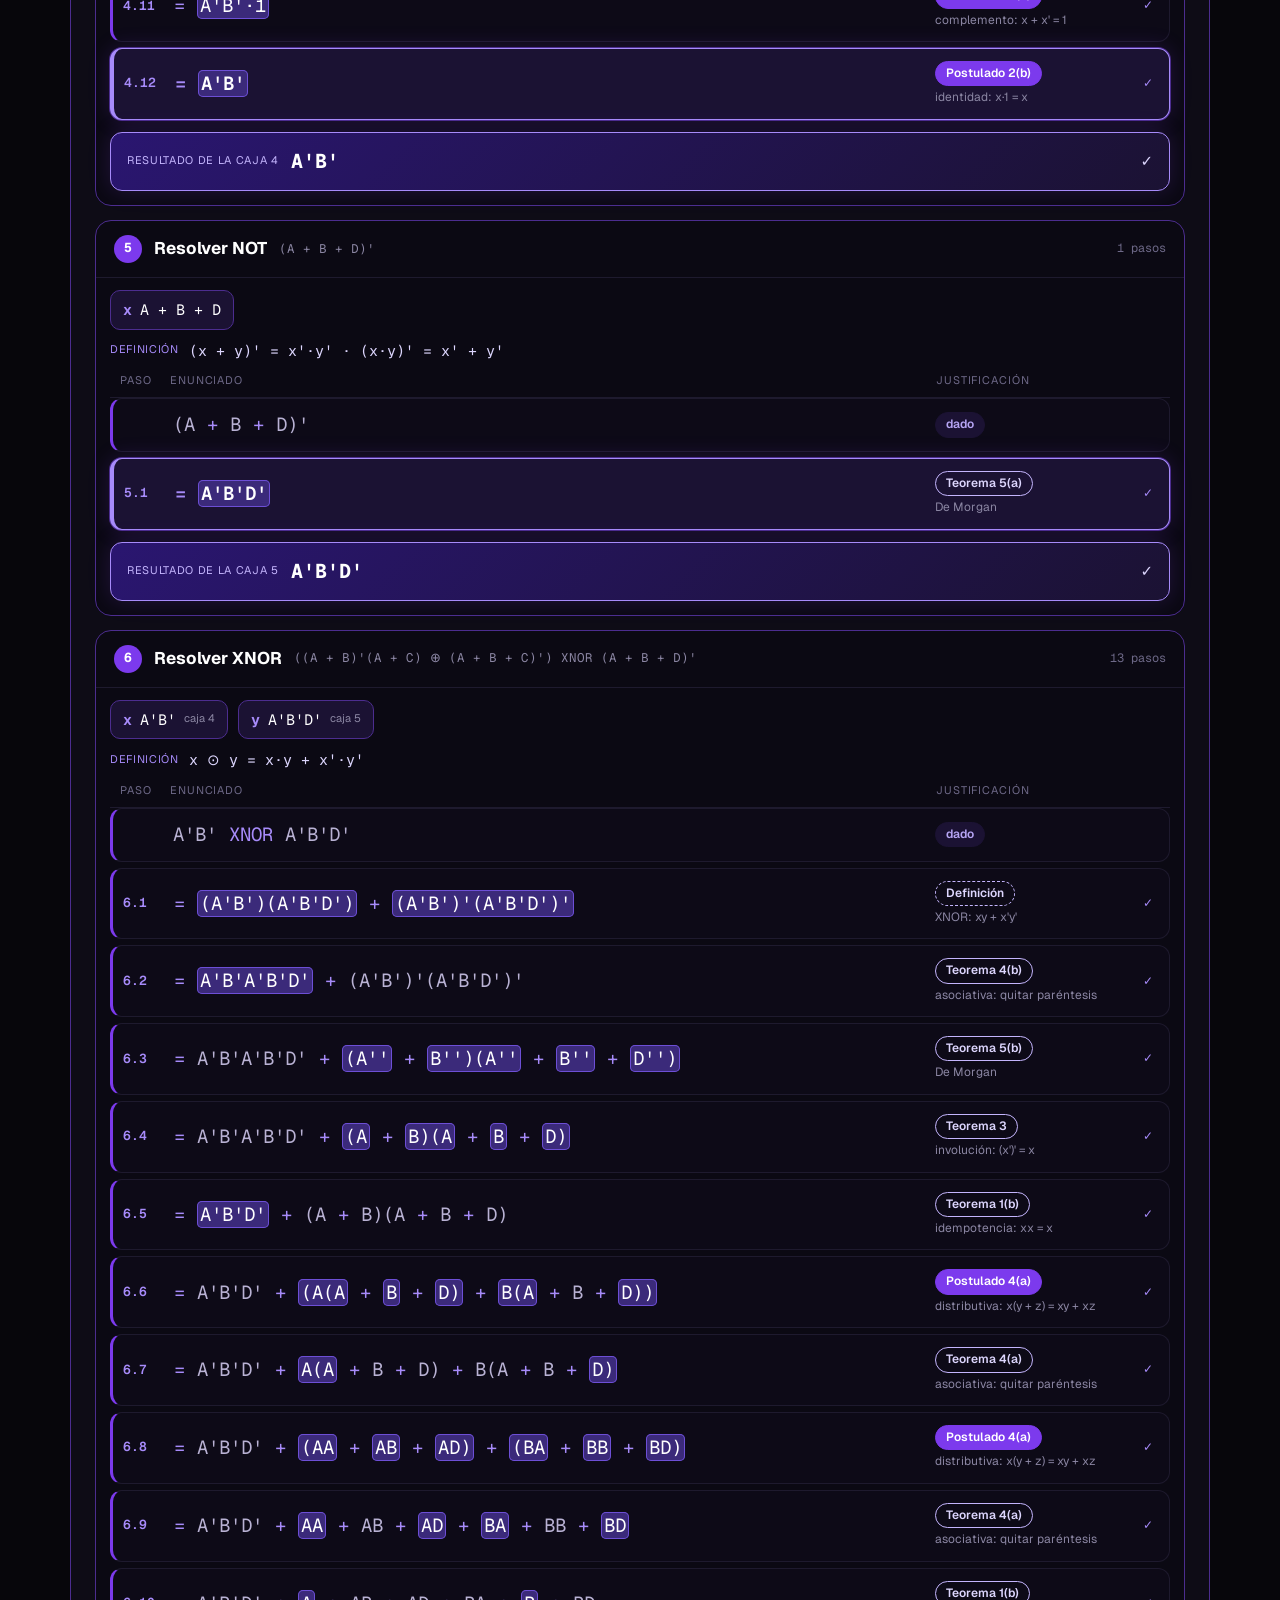
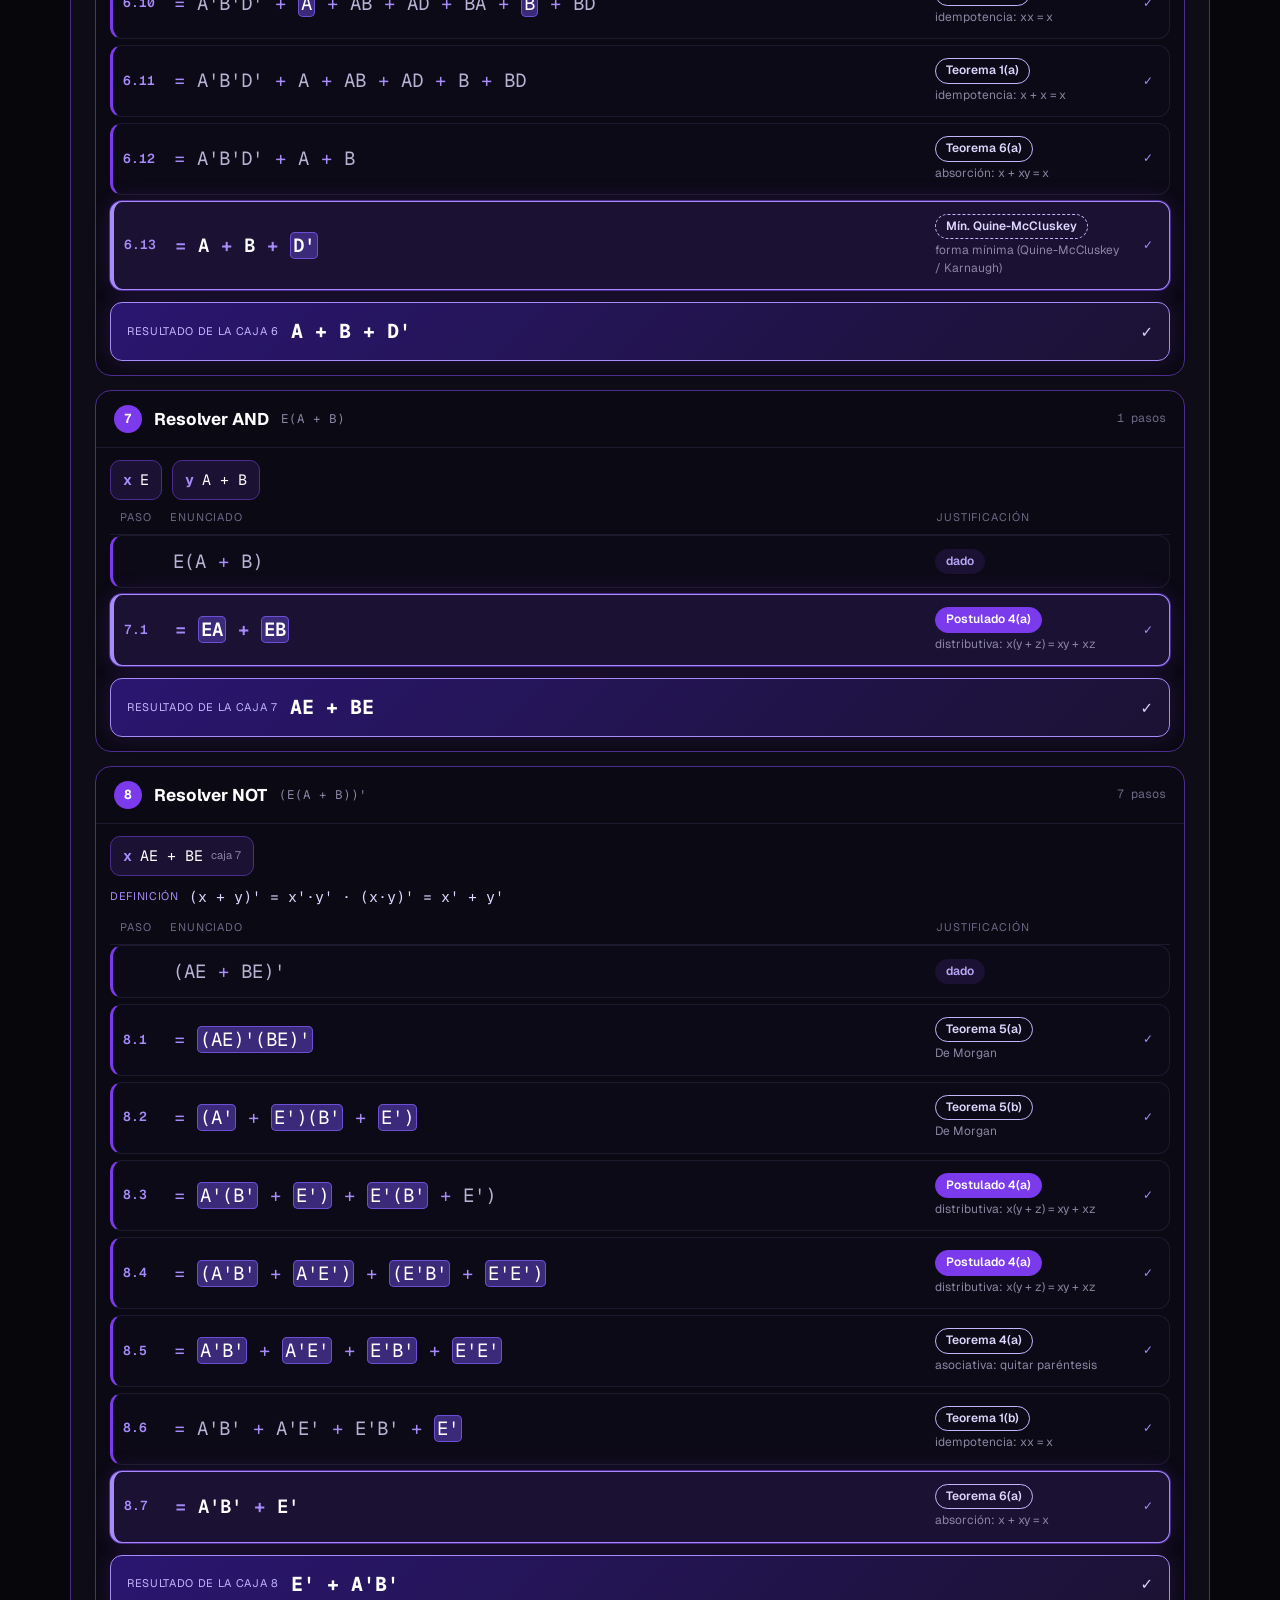
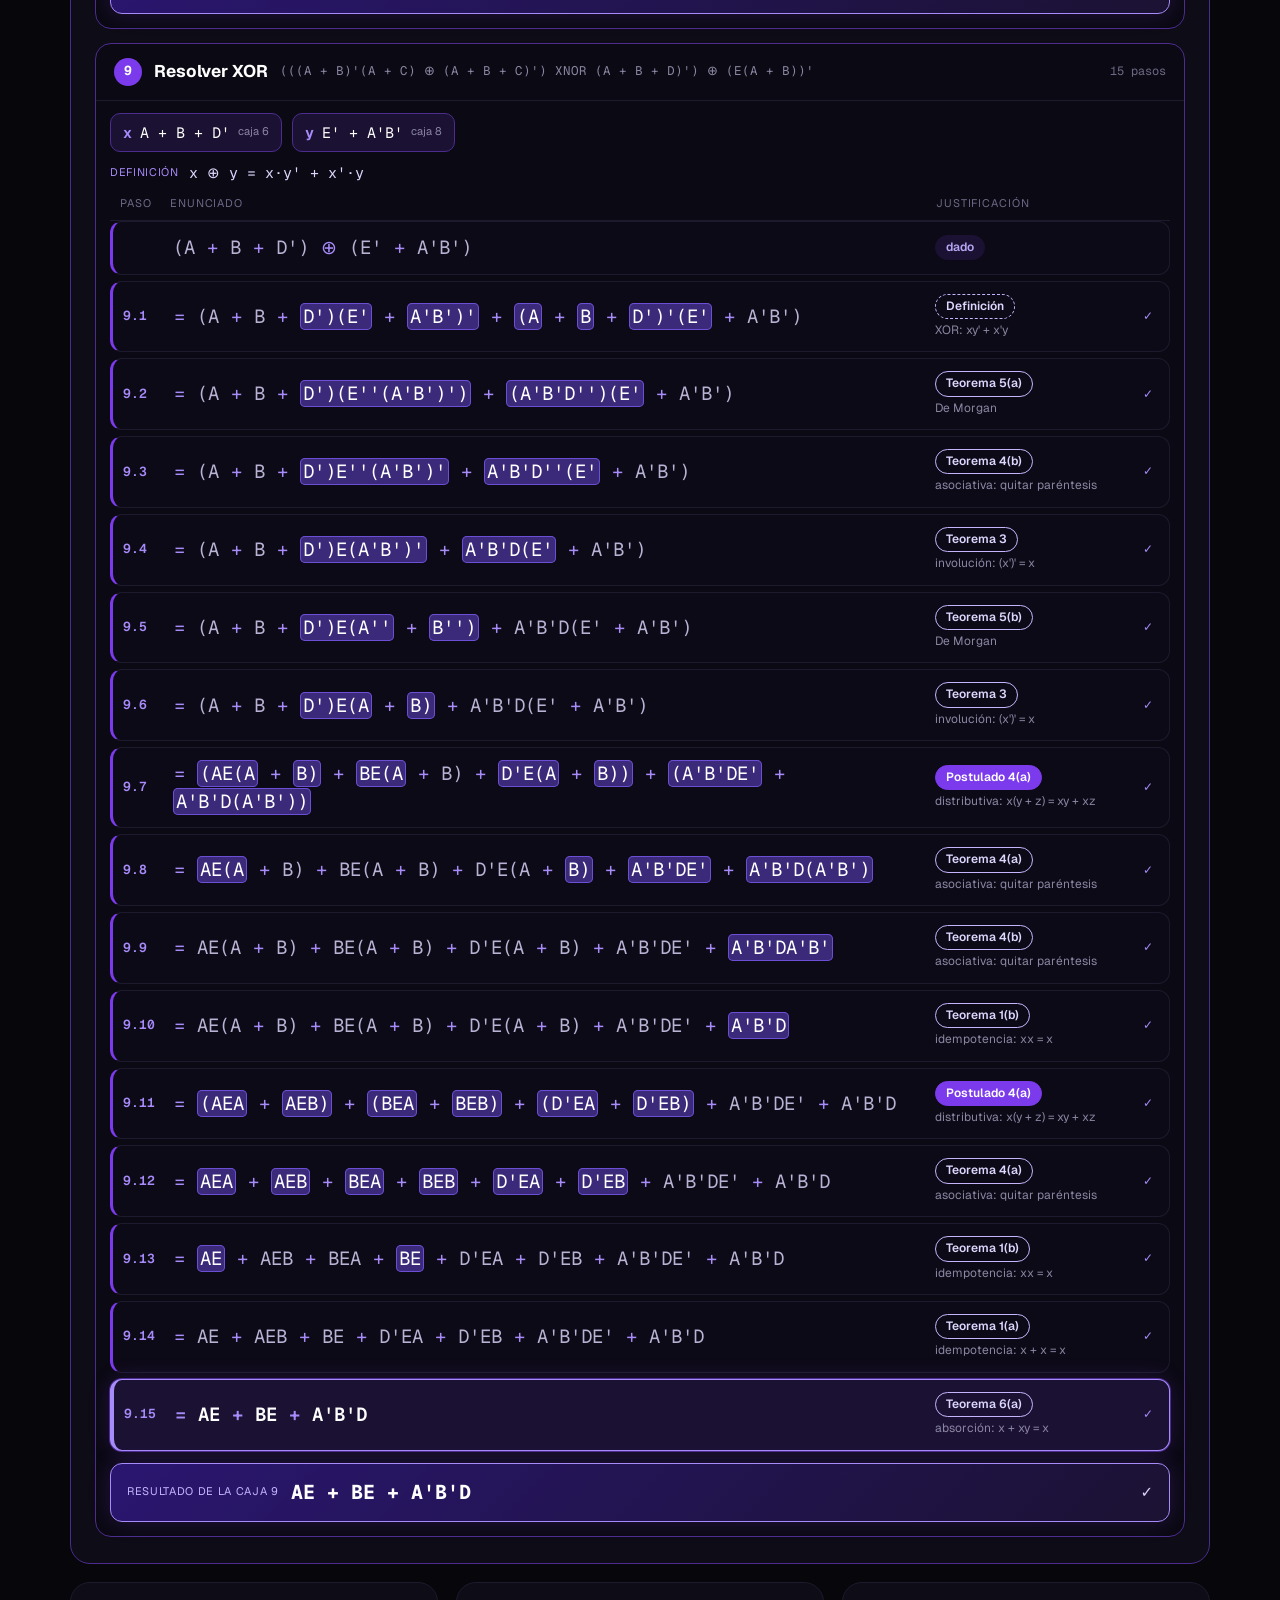
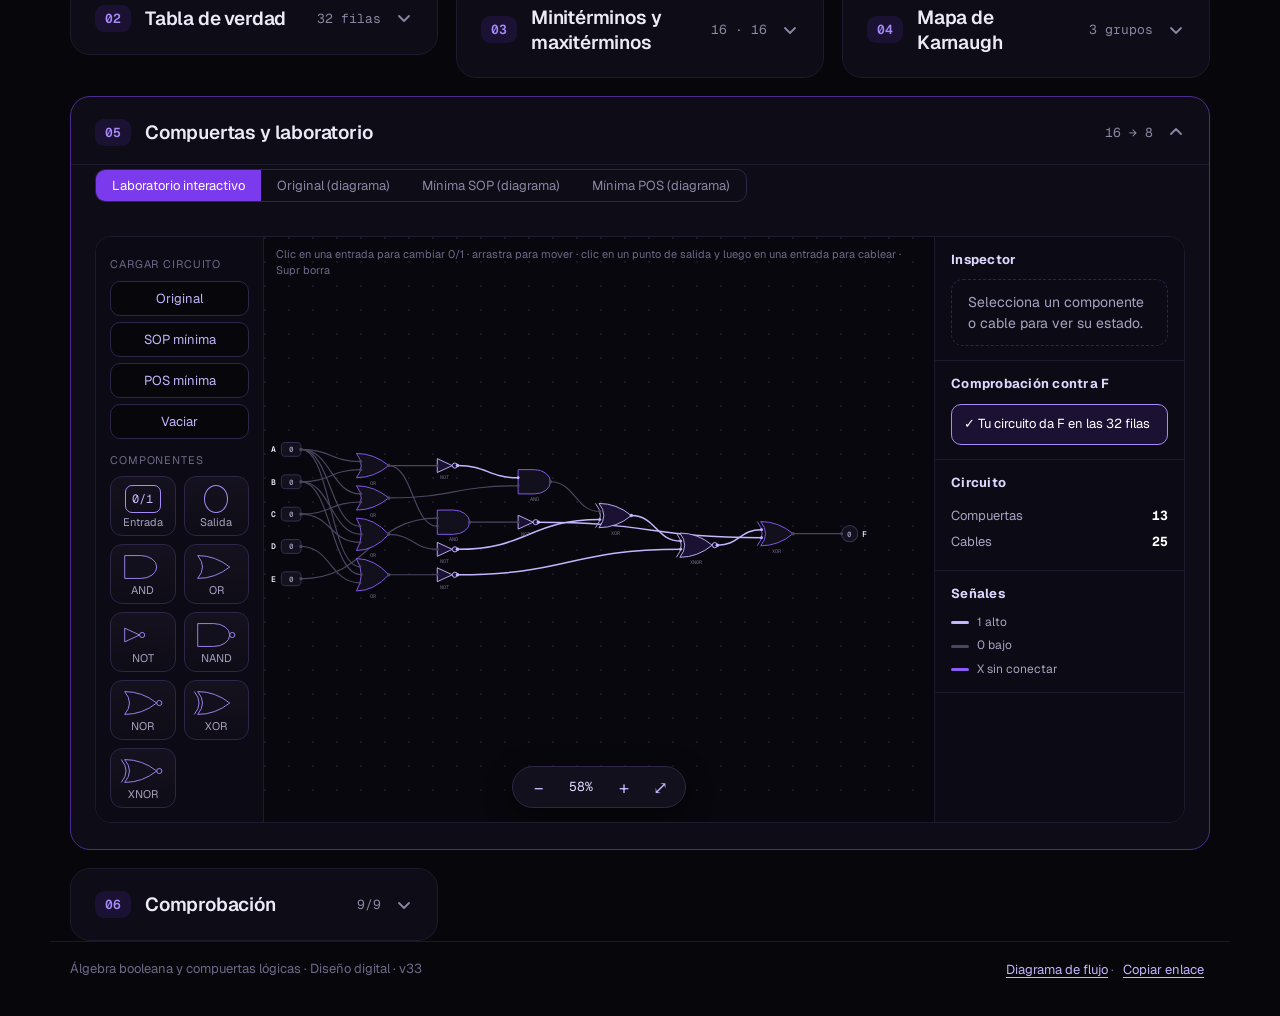
==== commit 4e12643e: "Diagrama: nombre completo de Quine-McCluskey (v33)" ====
--- a/index.html
+++ b/index.html
@@ -53,7 +53,7 @@
 </main>
 
 <footer class="wrap foot">
-  <span>Álgebra booleana y compuertas lógicas · Diseño digital · v32</span>
+  <span>Álgebra booleana y compuertas lógicas · Diseño digital · v33</span>
   <span><a class="link" href="flujo.html">Diagrama de flujo</a> · <button type="button" class="link" data-act="copy">Copiar enlace</button></span>
 </footer>
 
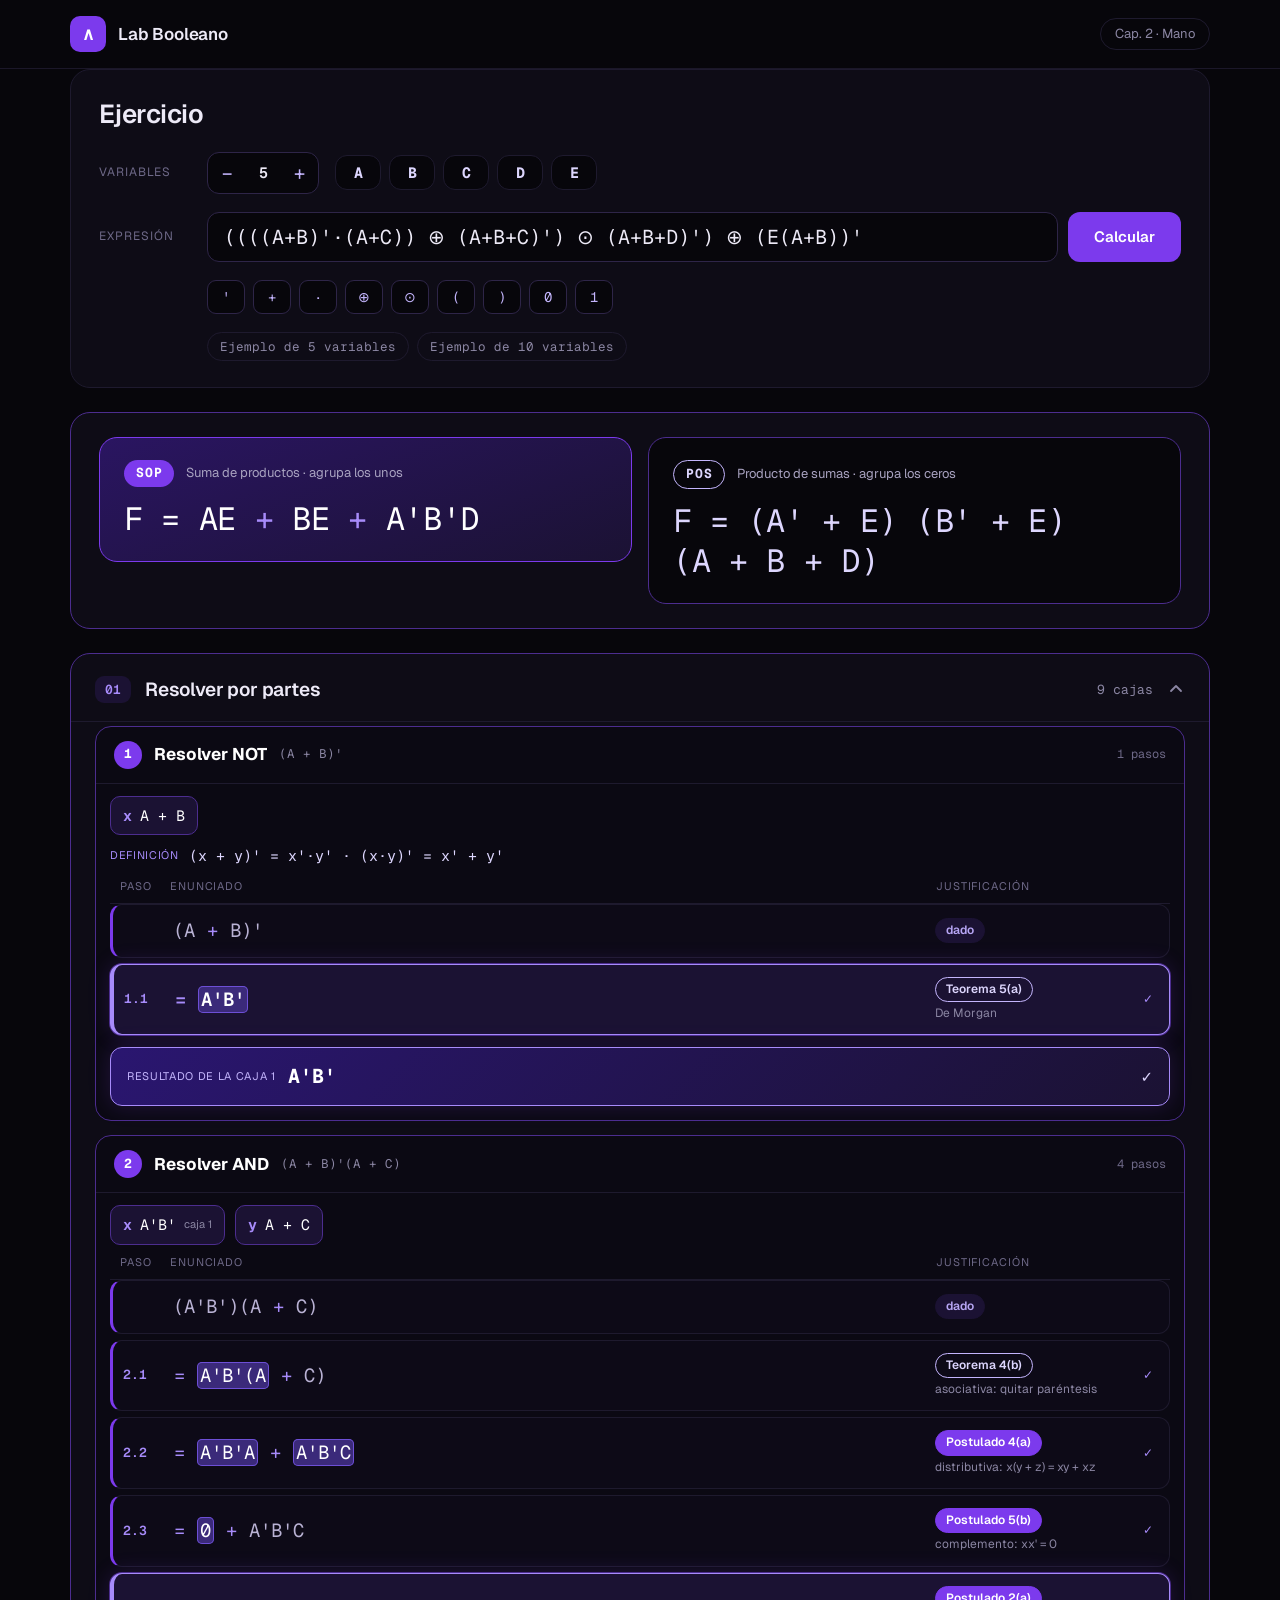
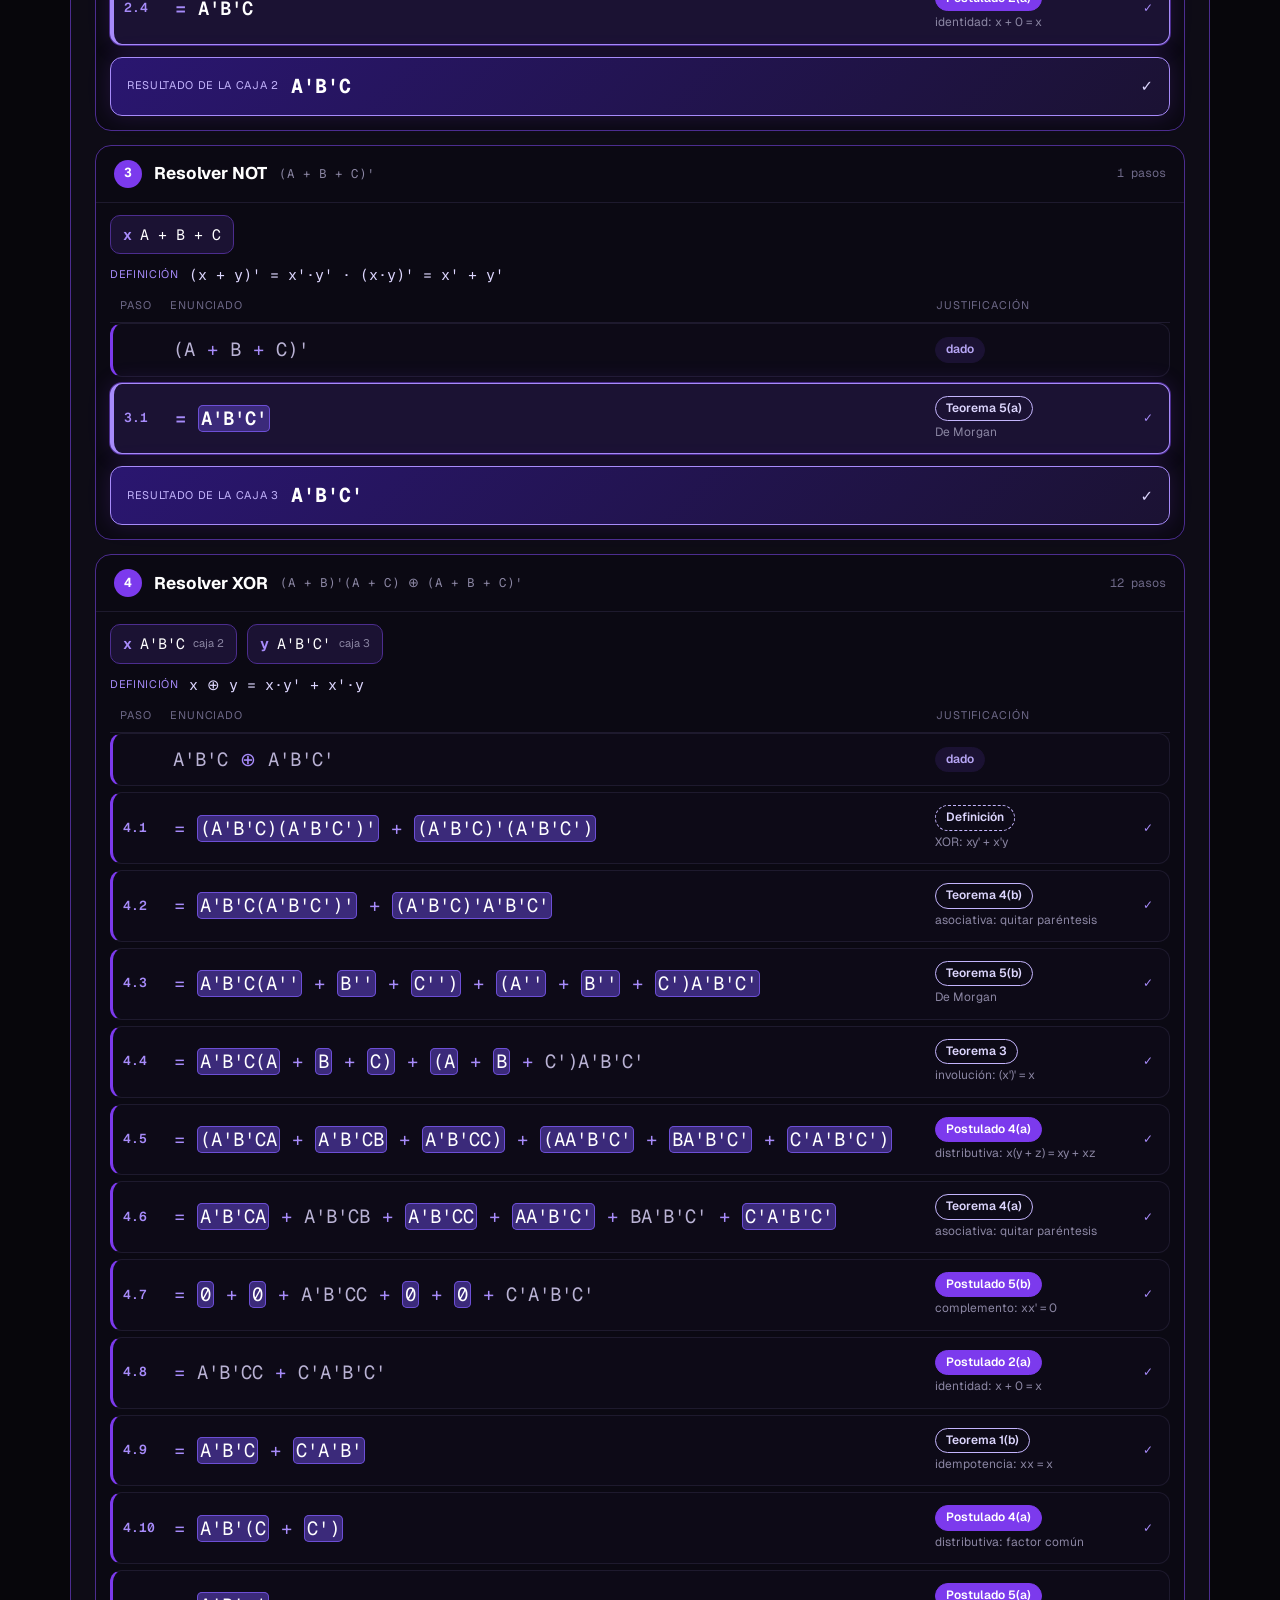
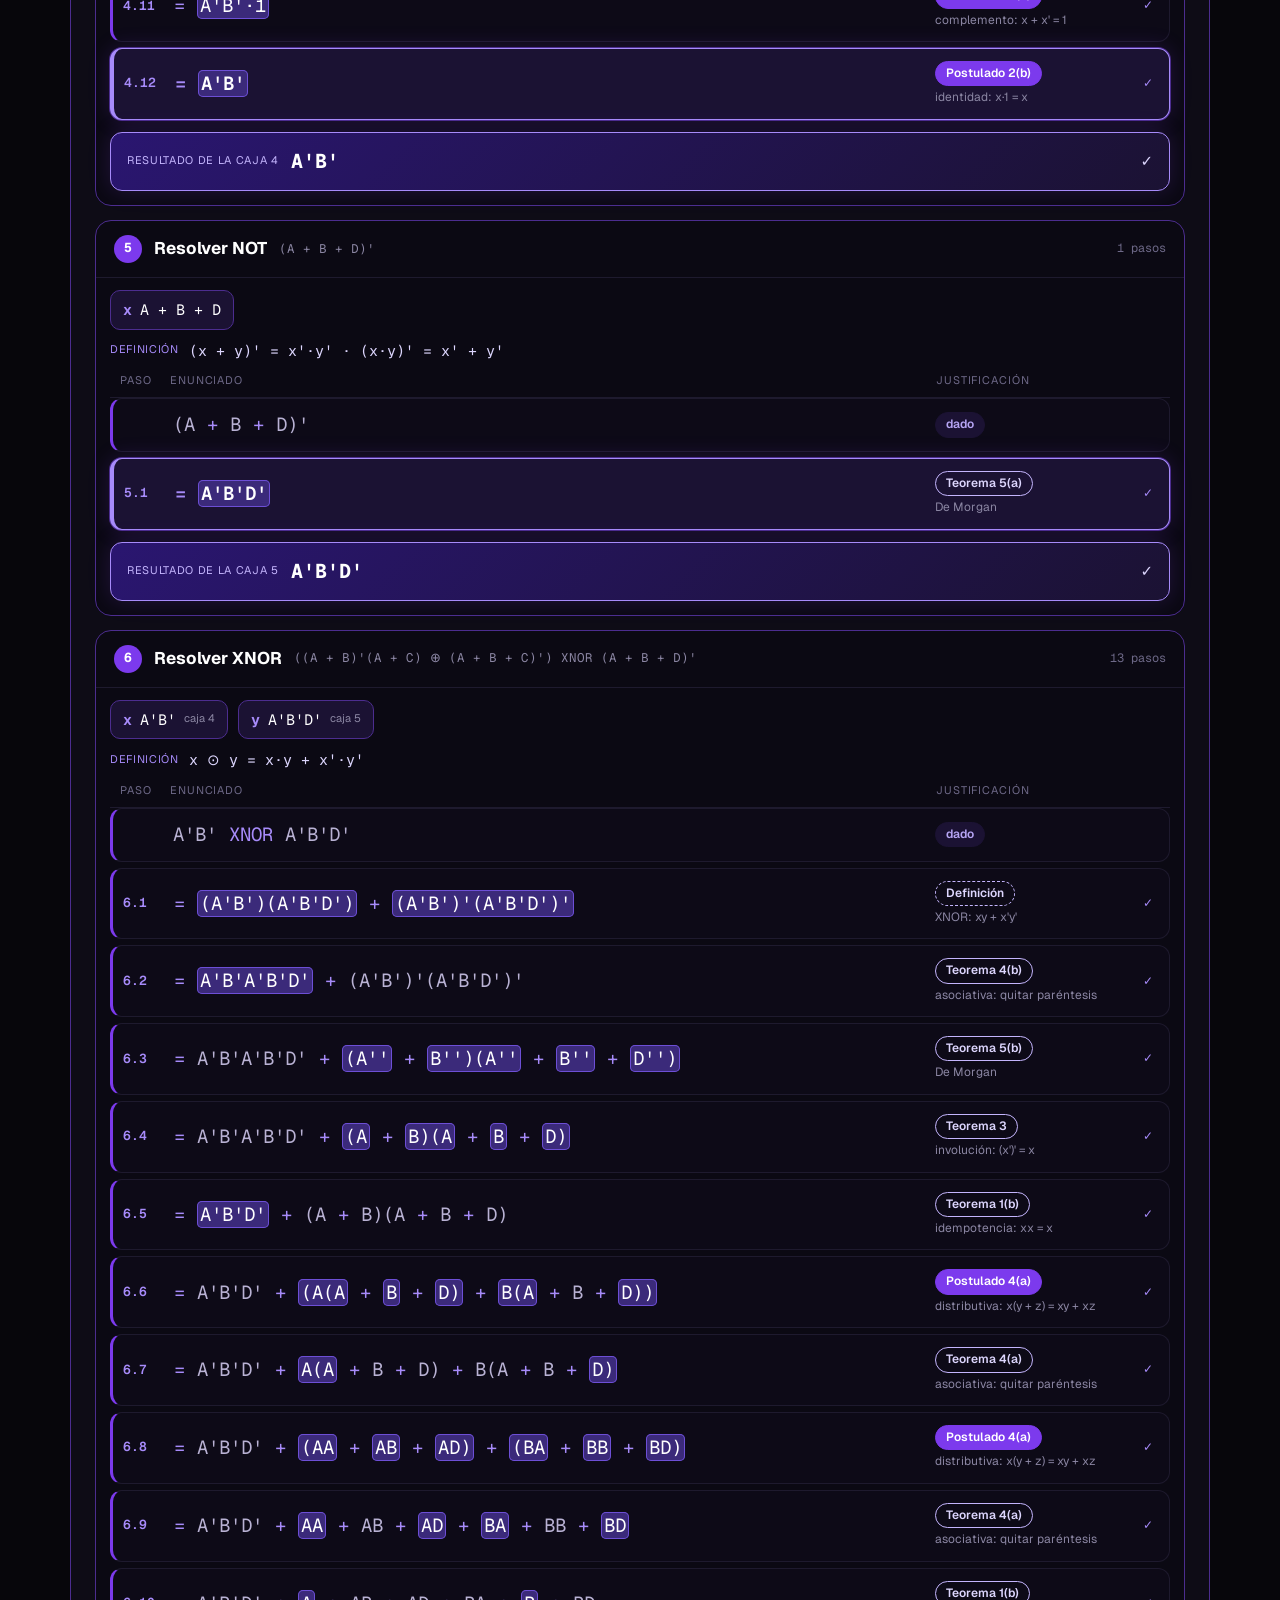
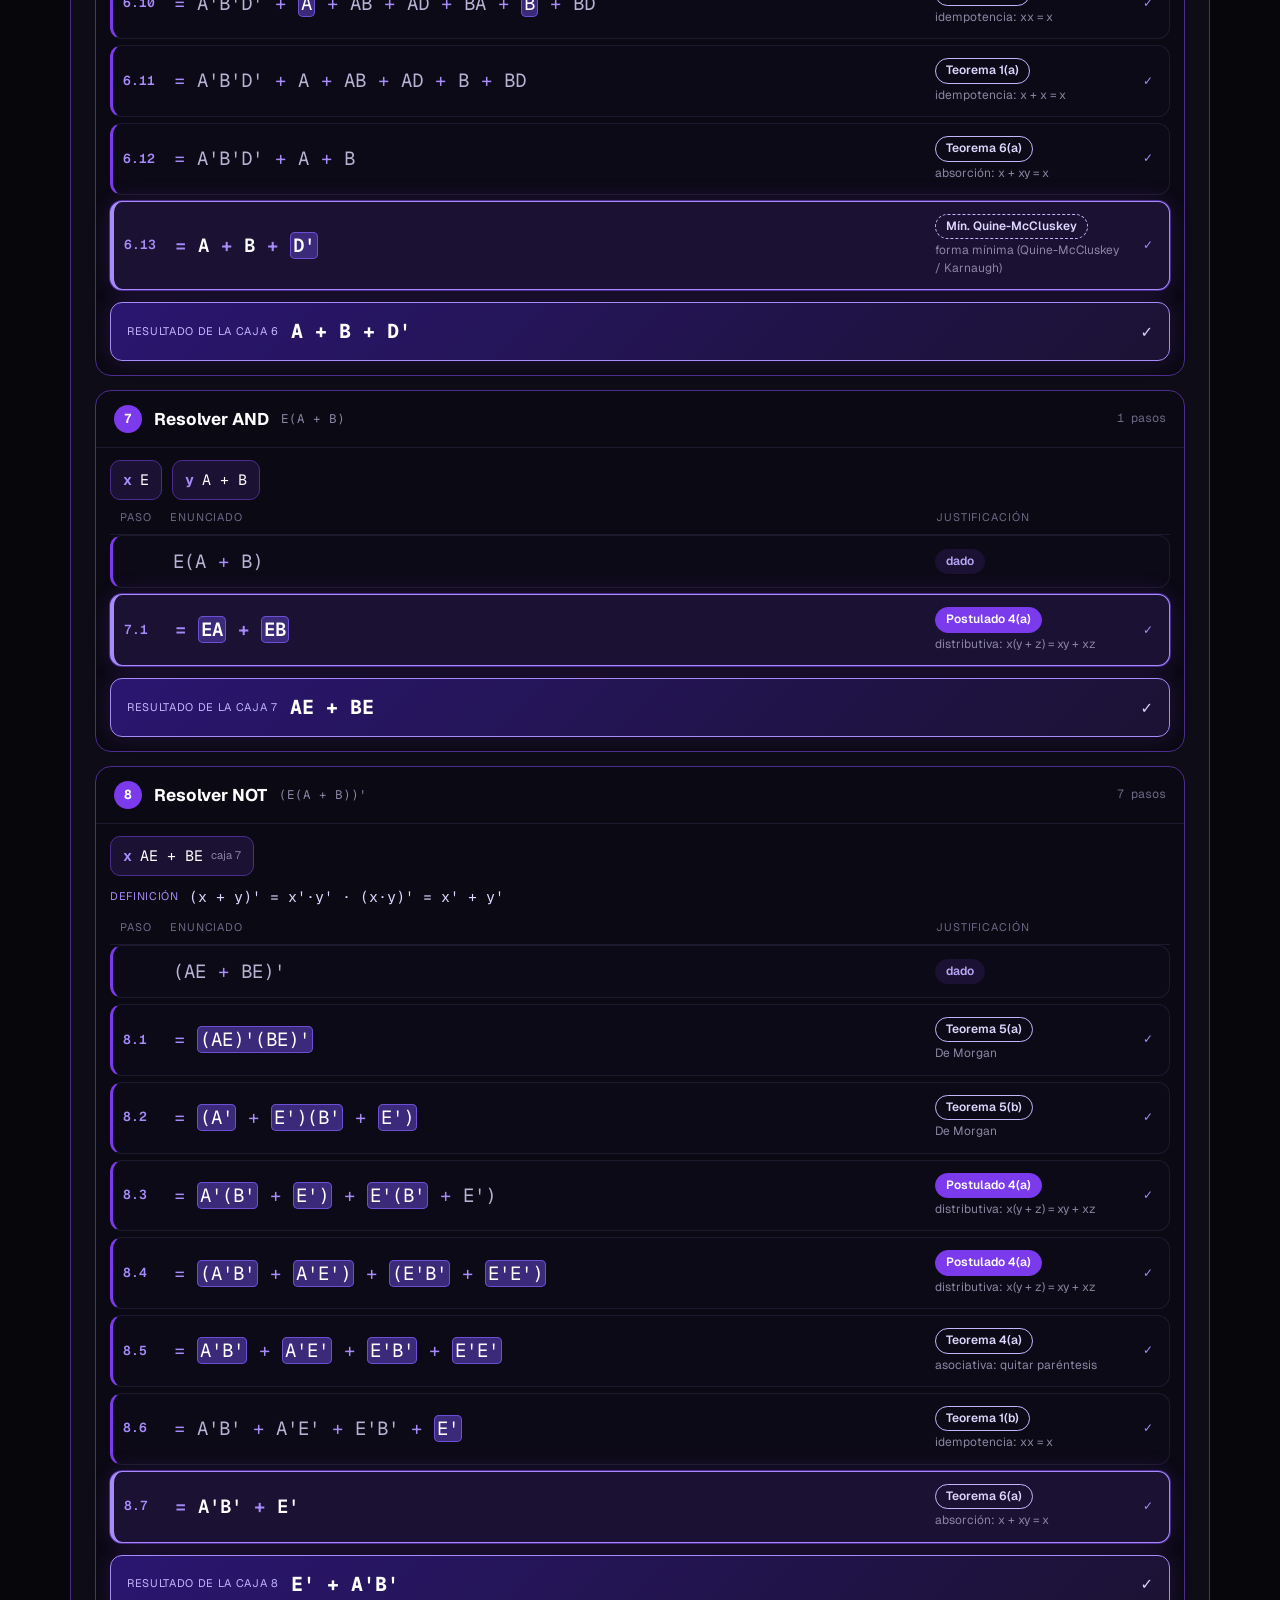
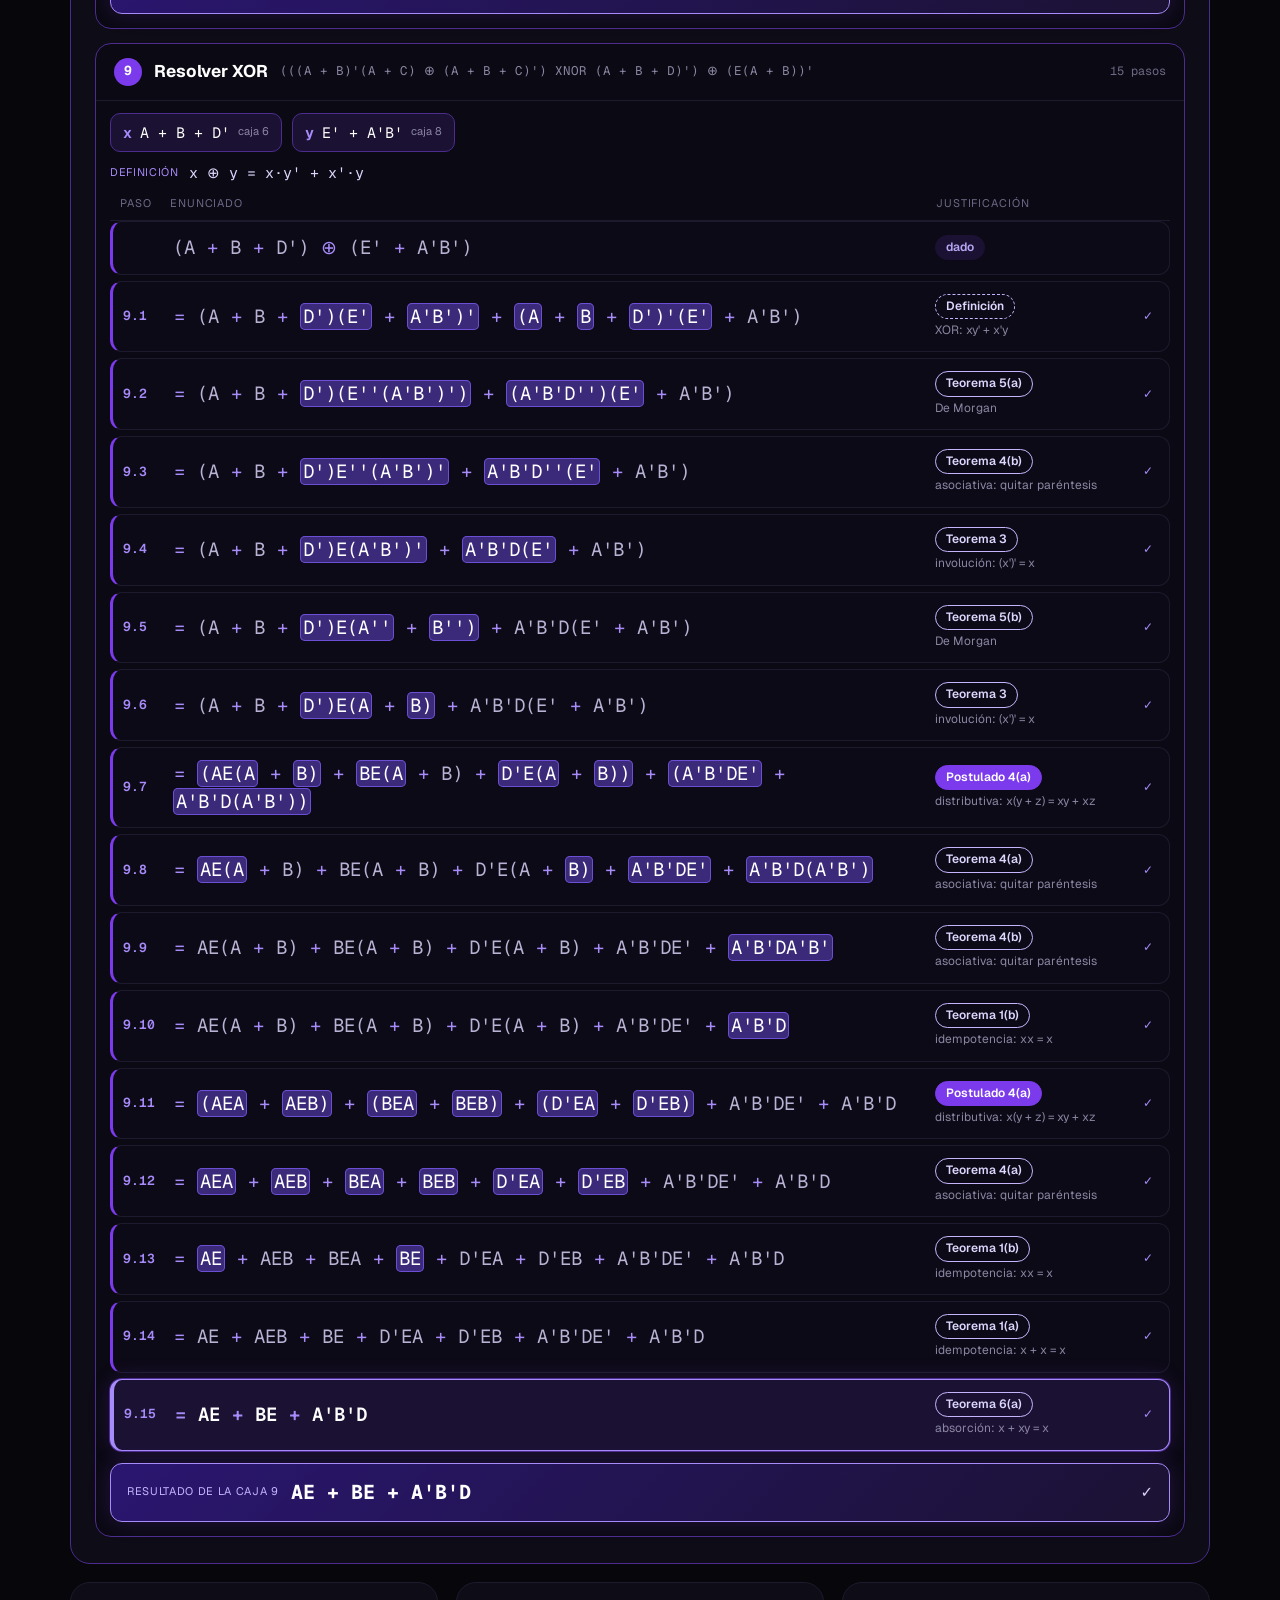
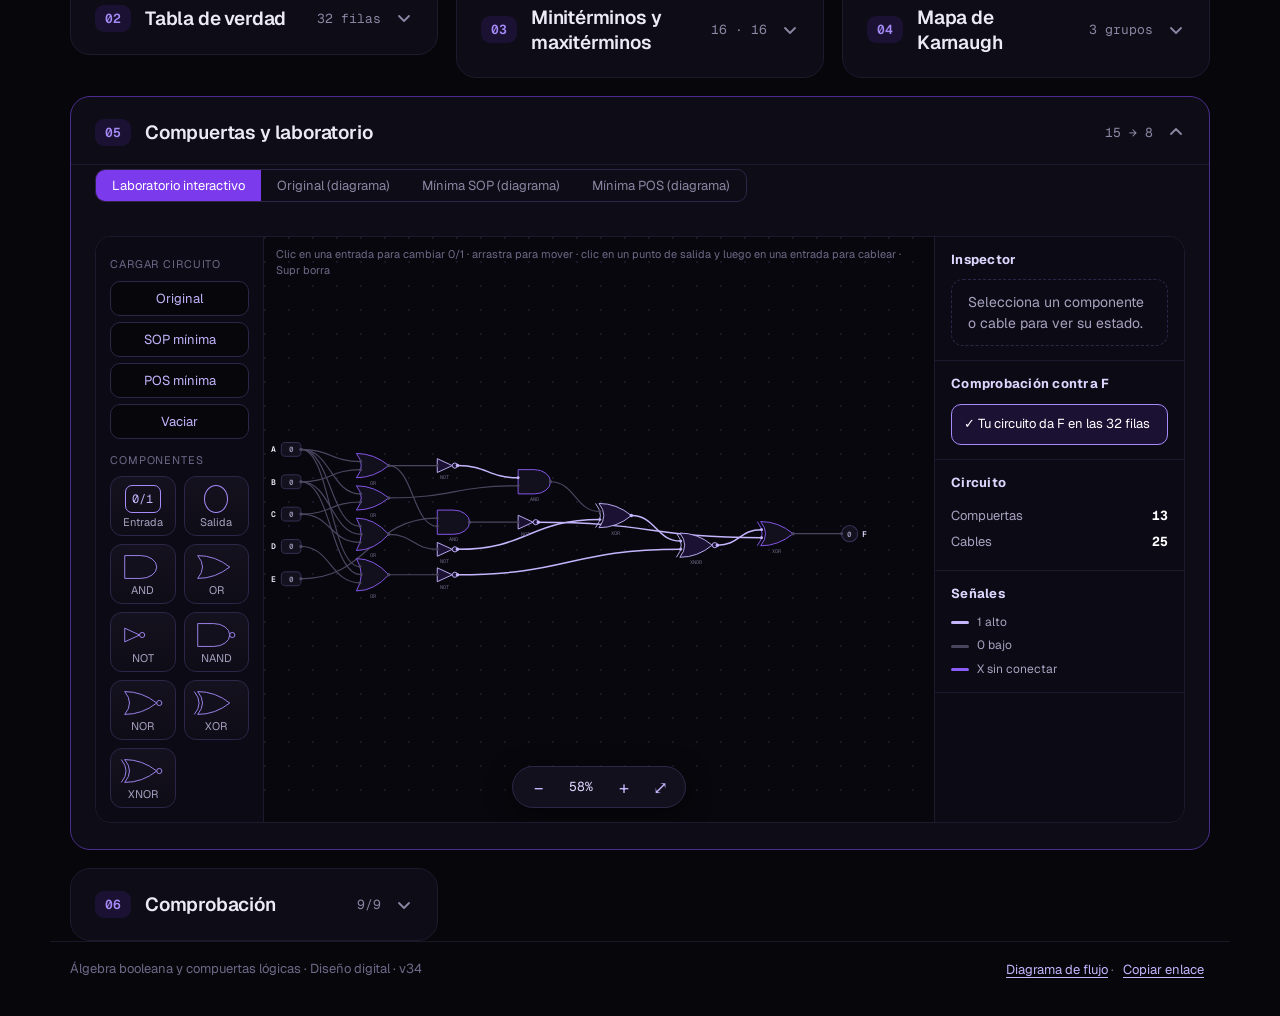
==== commit ad3af607: "Compuertas: inversores compartidos, columnas anchas por cable, conteo sin repetidos y aviso para cir" ====
--- a/index.html
+++ b/index.html
@@ -53,7 +53,7 @@
 </main>
 
 <footer class="wrap foot">
-  <span>Álgebra booleana y compuertas lógicas · Diseño digital · v33</span>
+  <span>Álgebra booleana y compuertas lógicas · Diseño digital · v34</span>
   <span><a class="link" href="flujo.html">Diagrama de flujo</a> · <button type="button" class="link" data-act="copy">Copiar enlace</button></span>
 </footer>
 
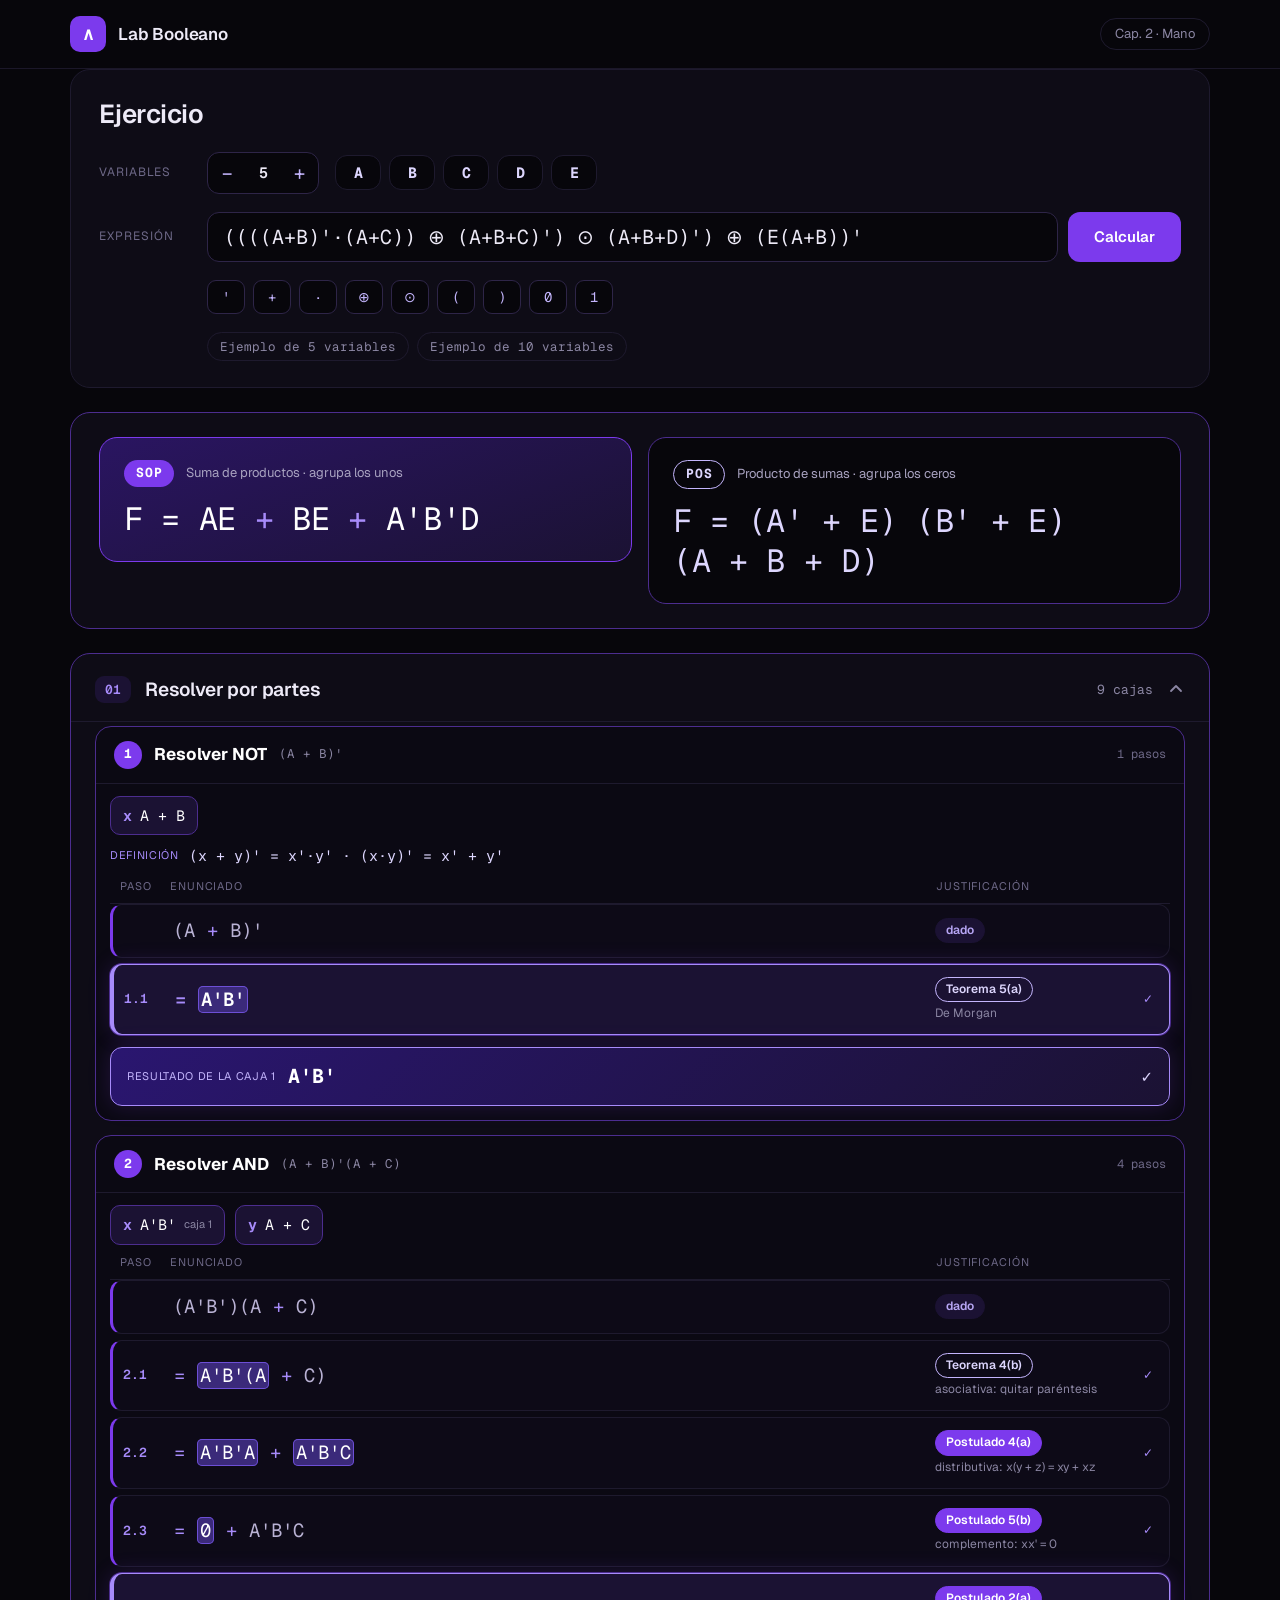
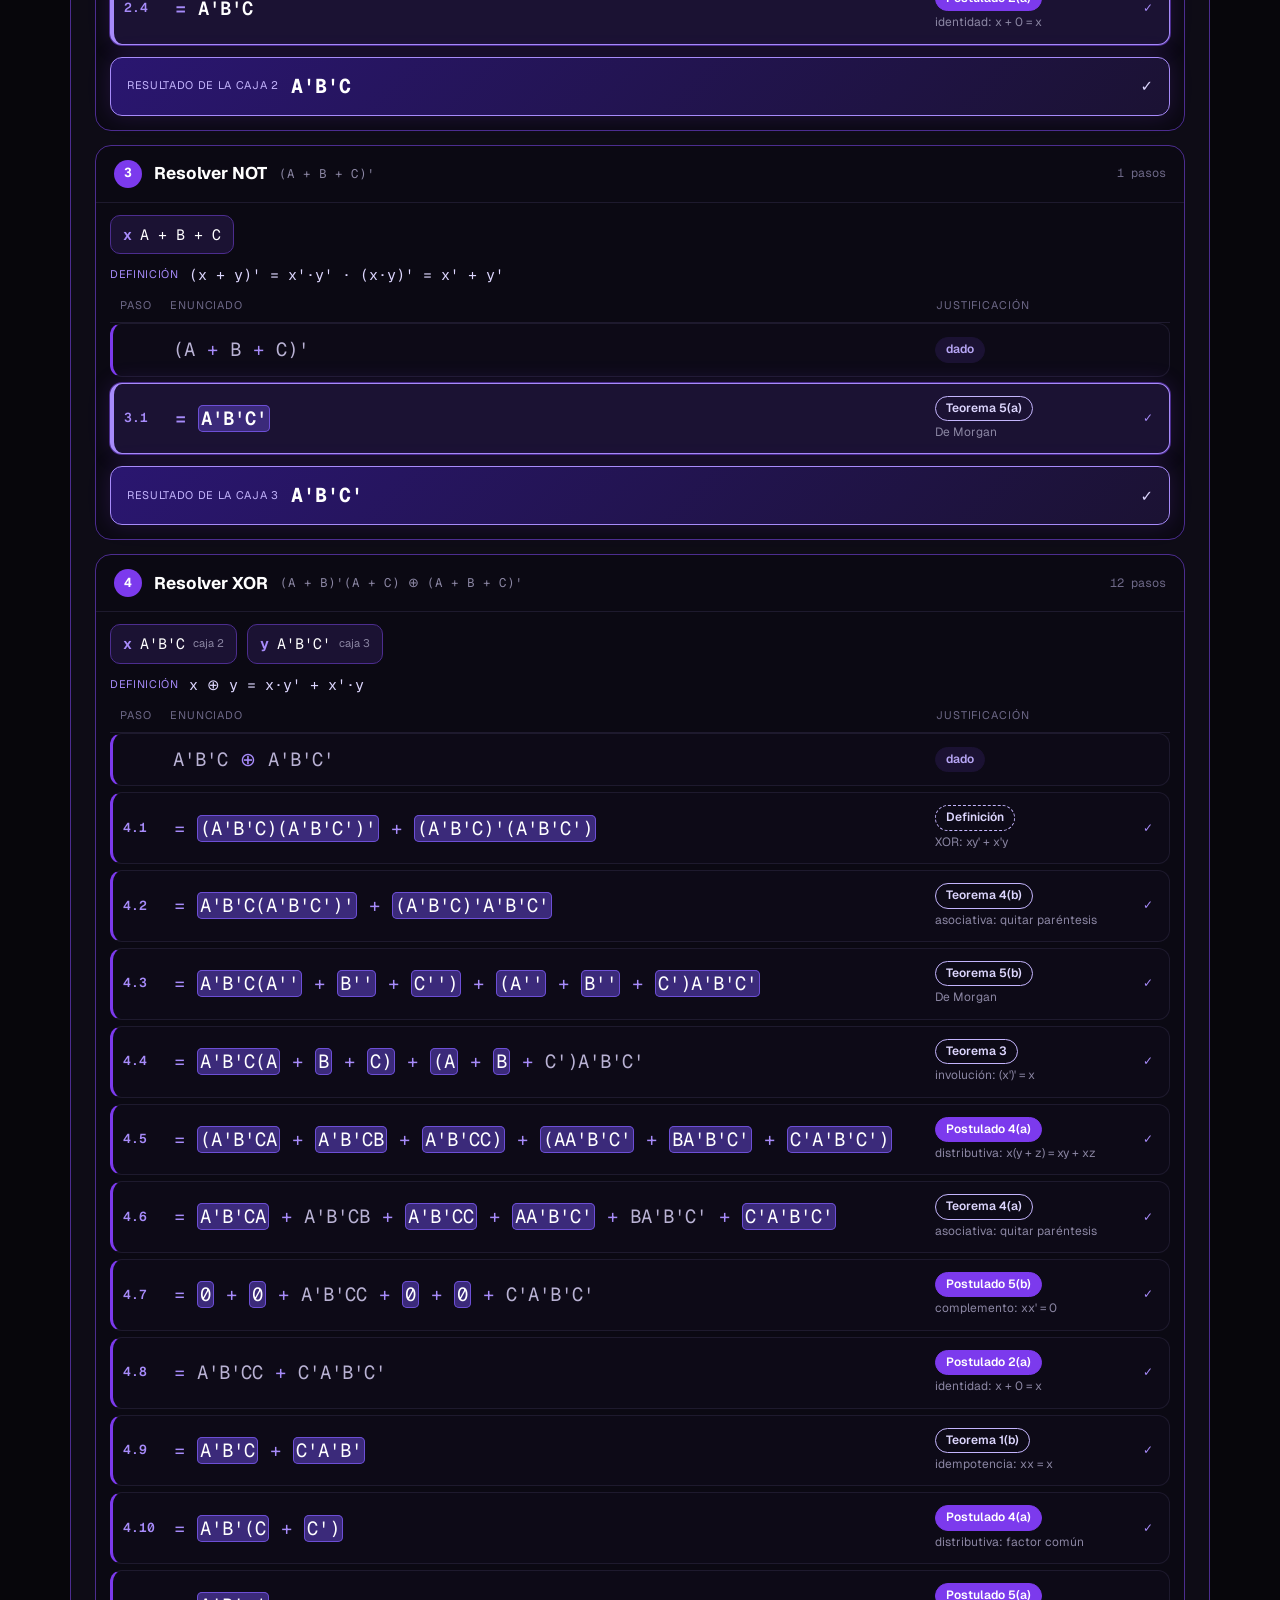
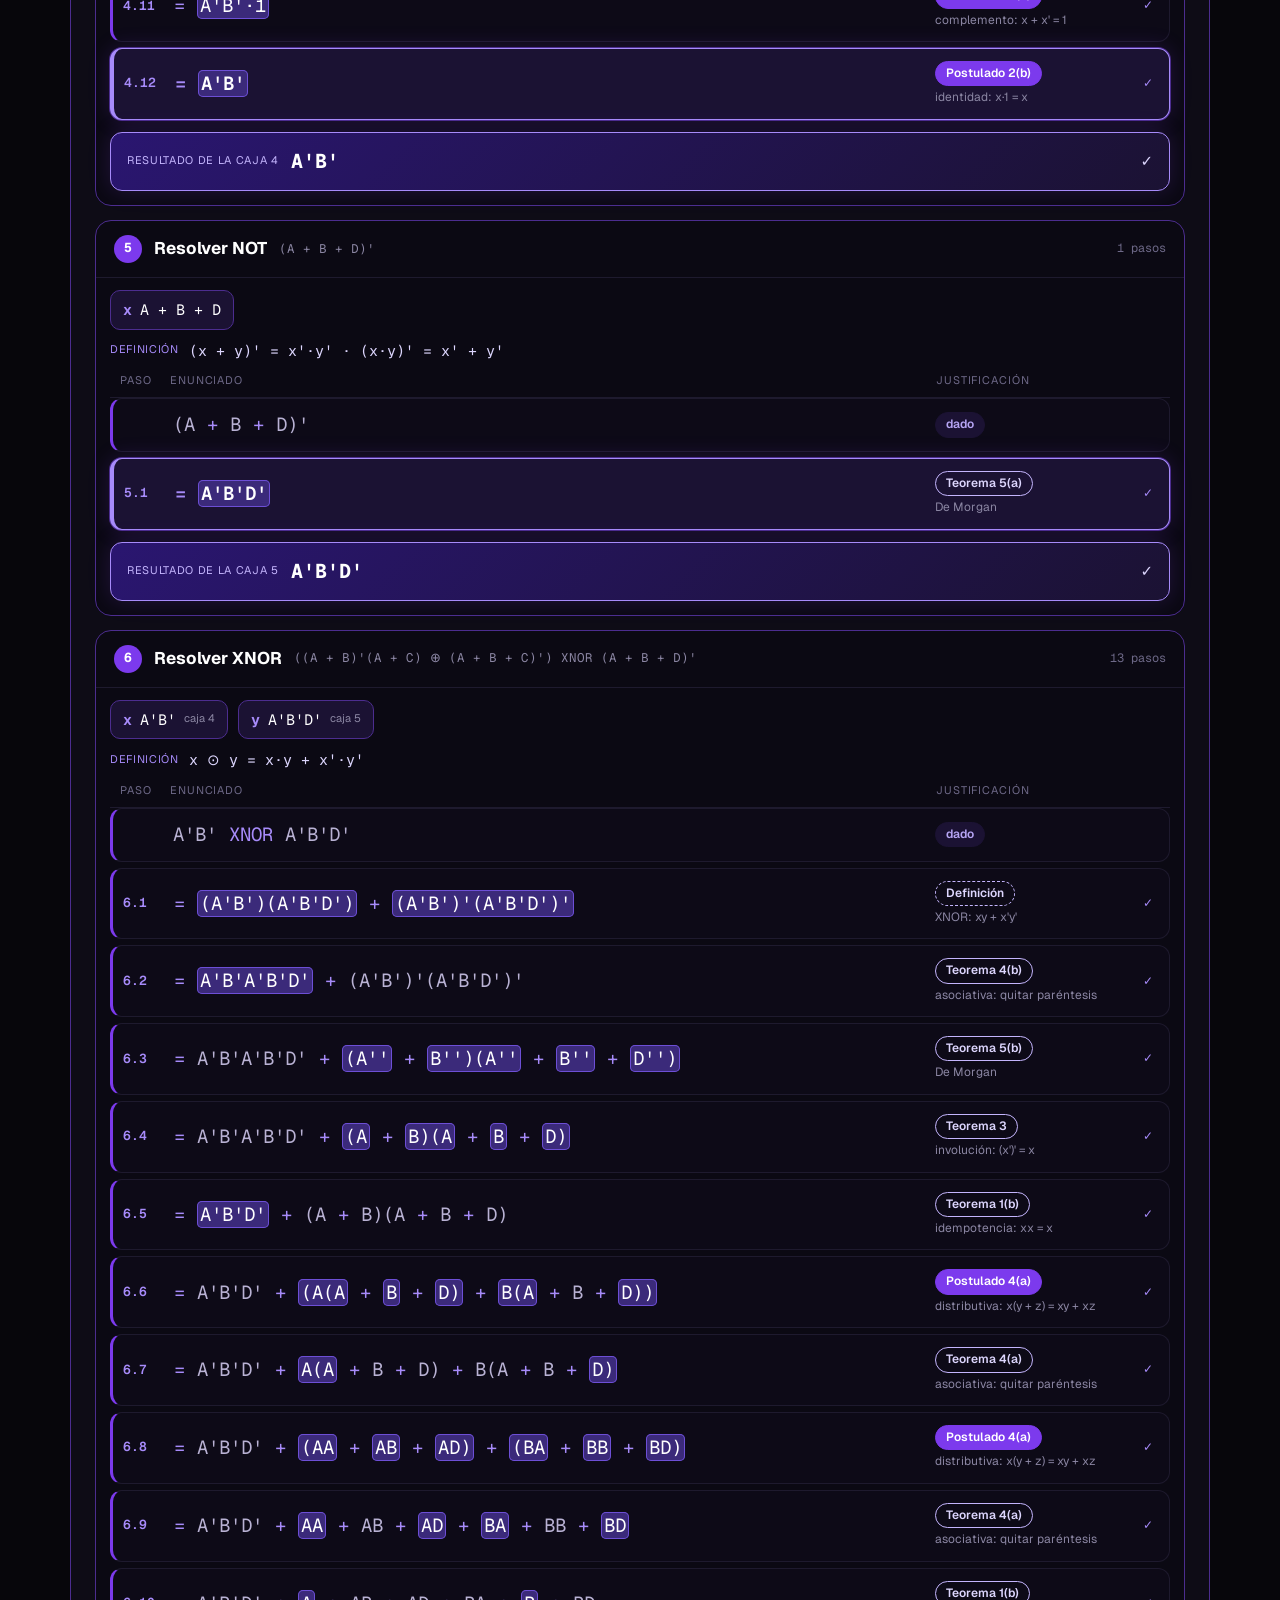
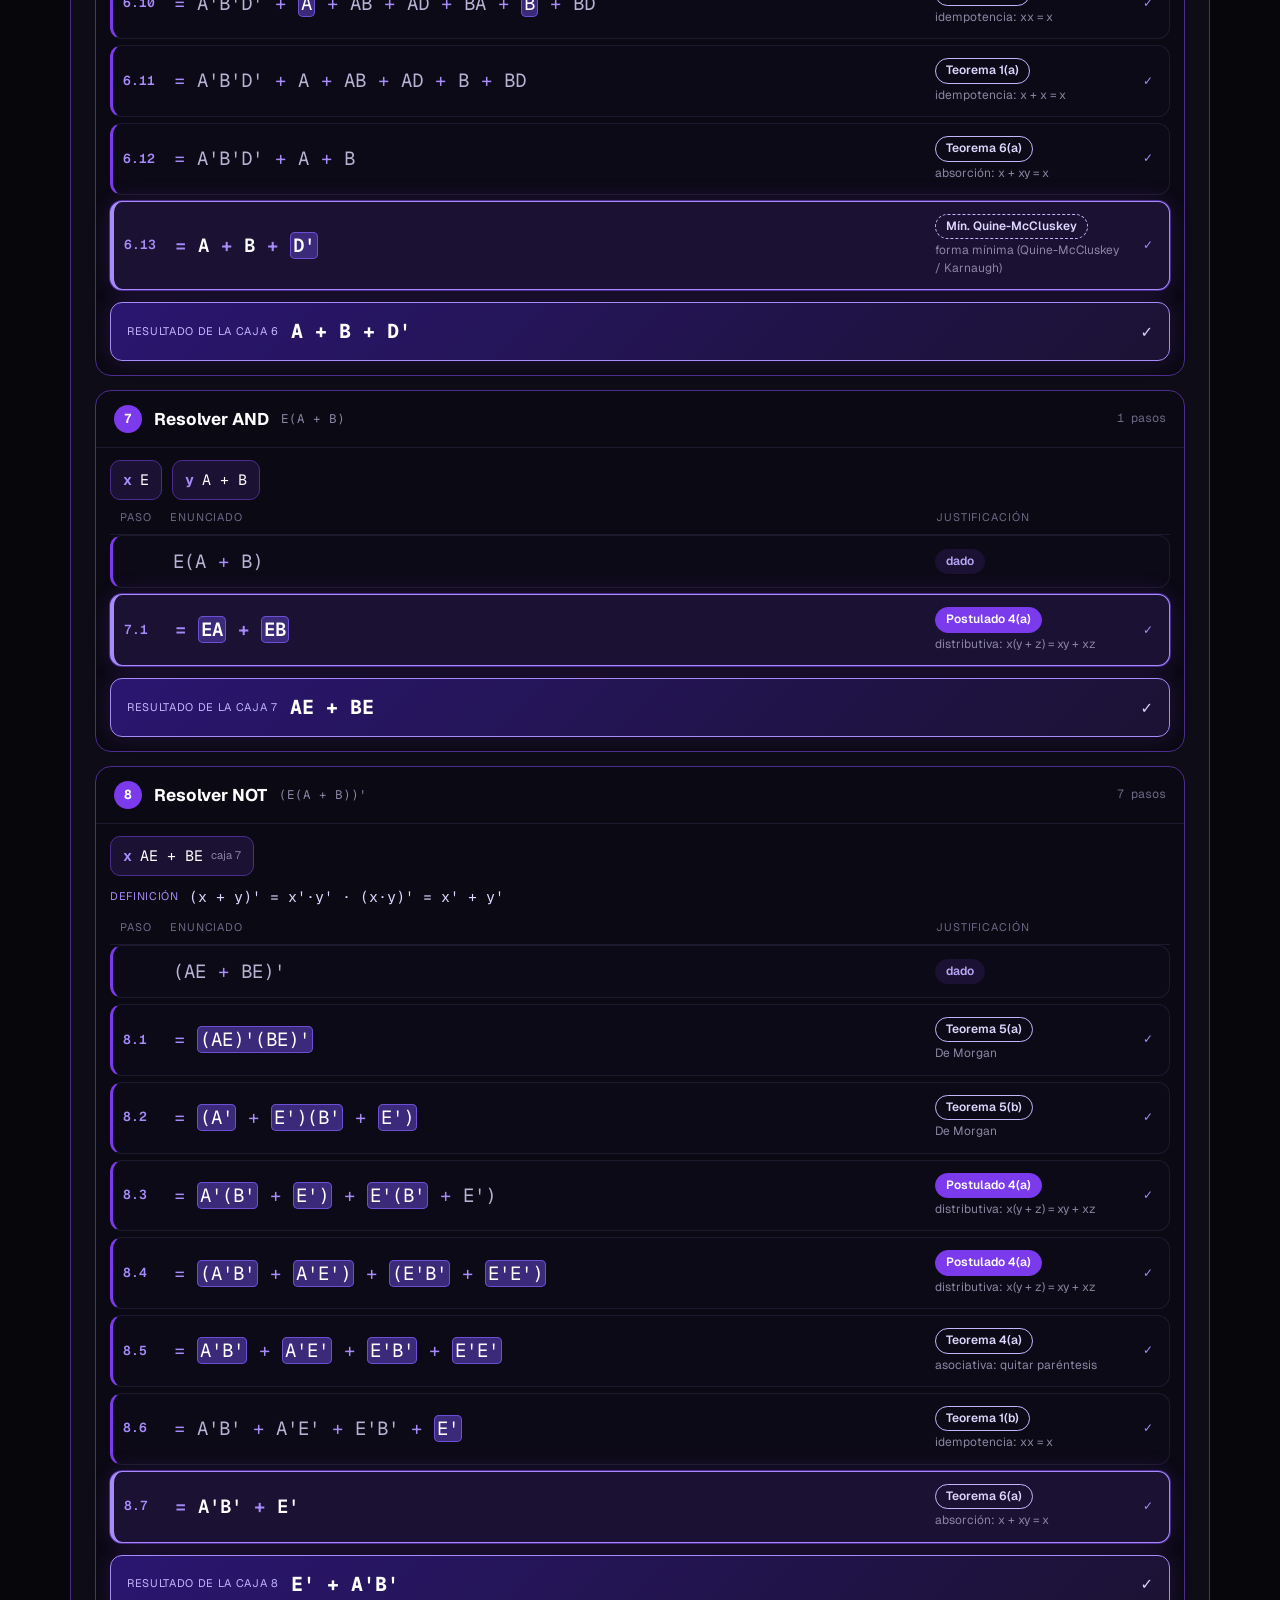
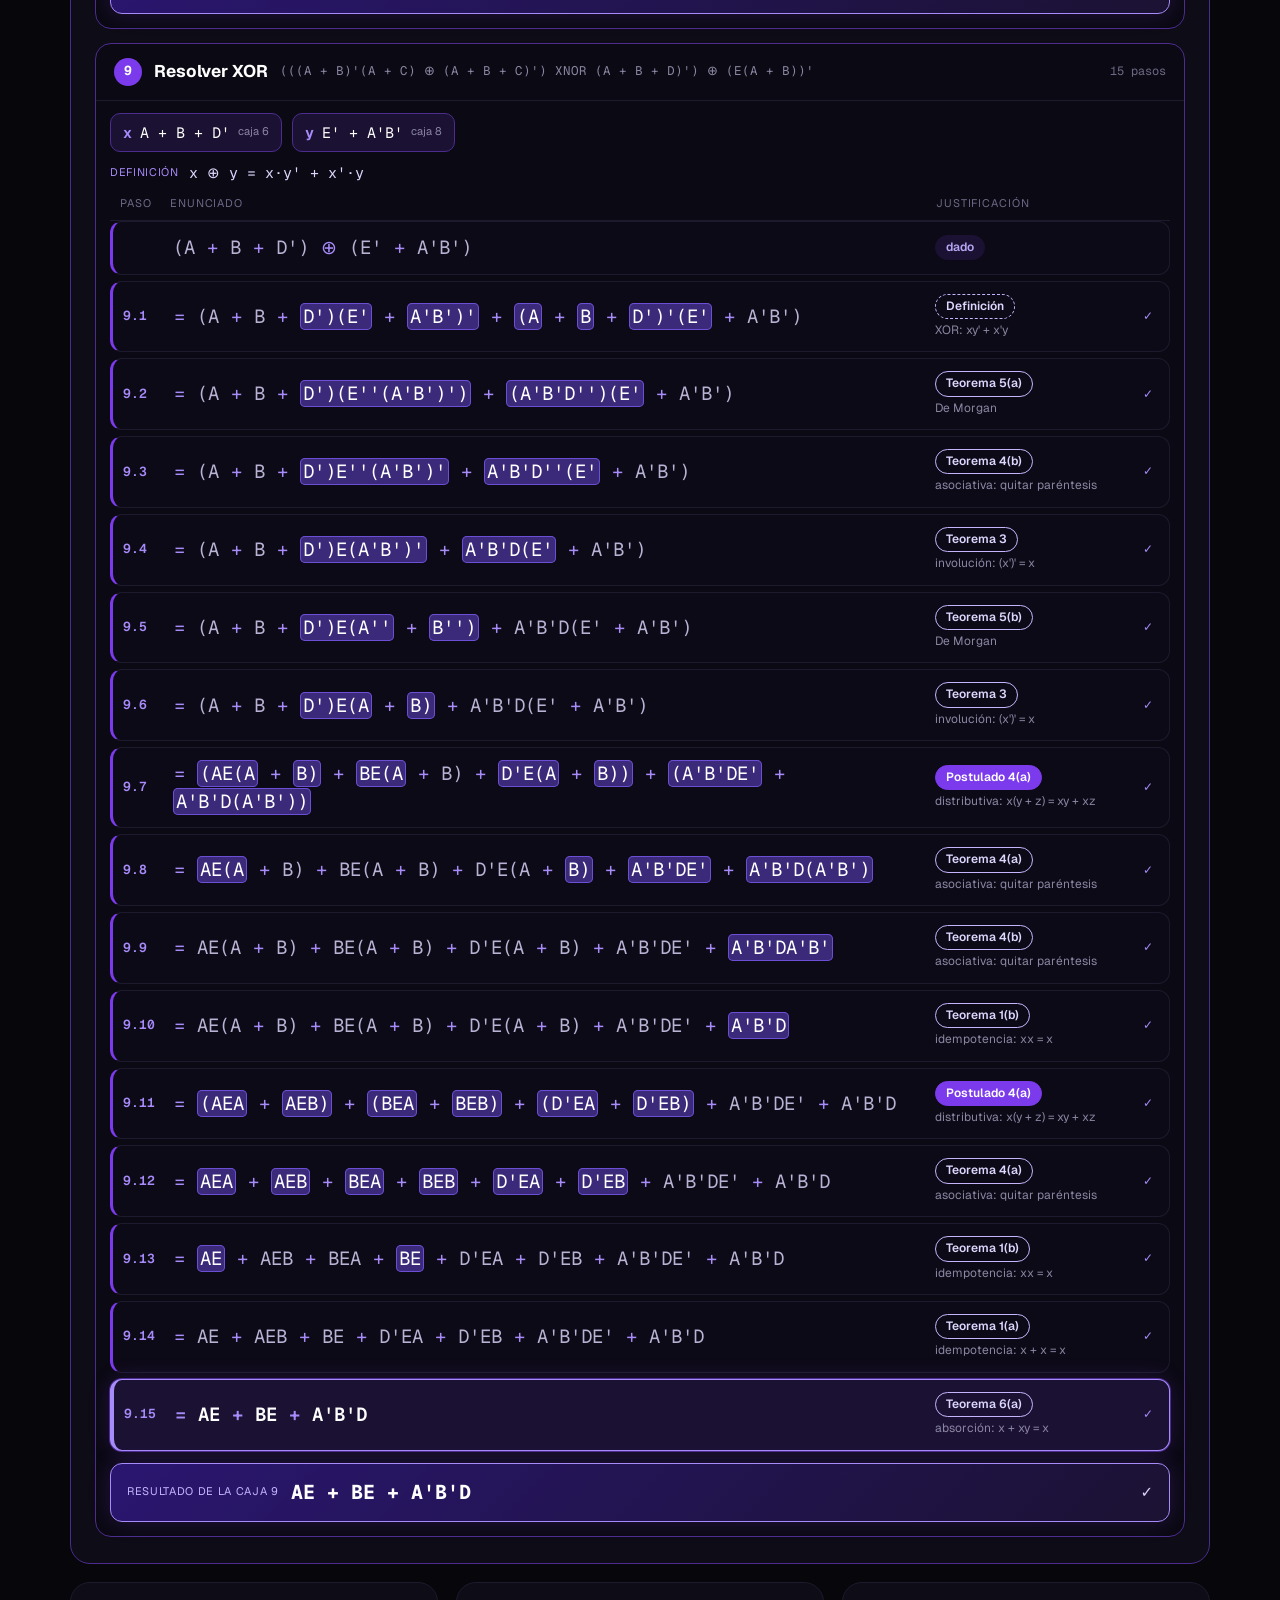
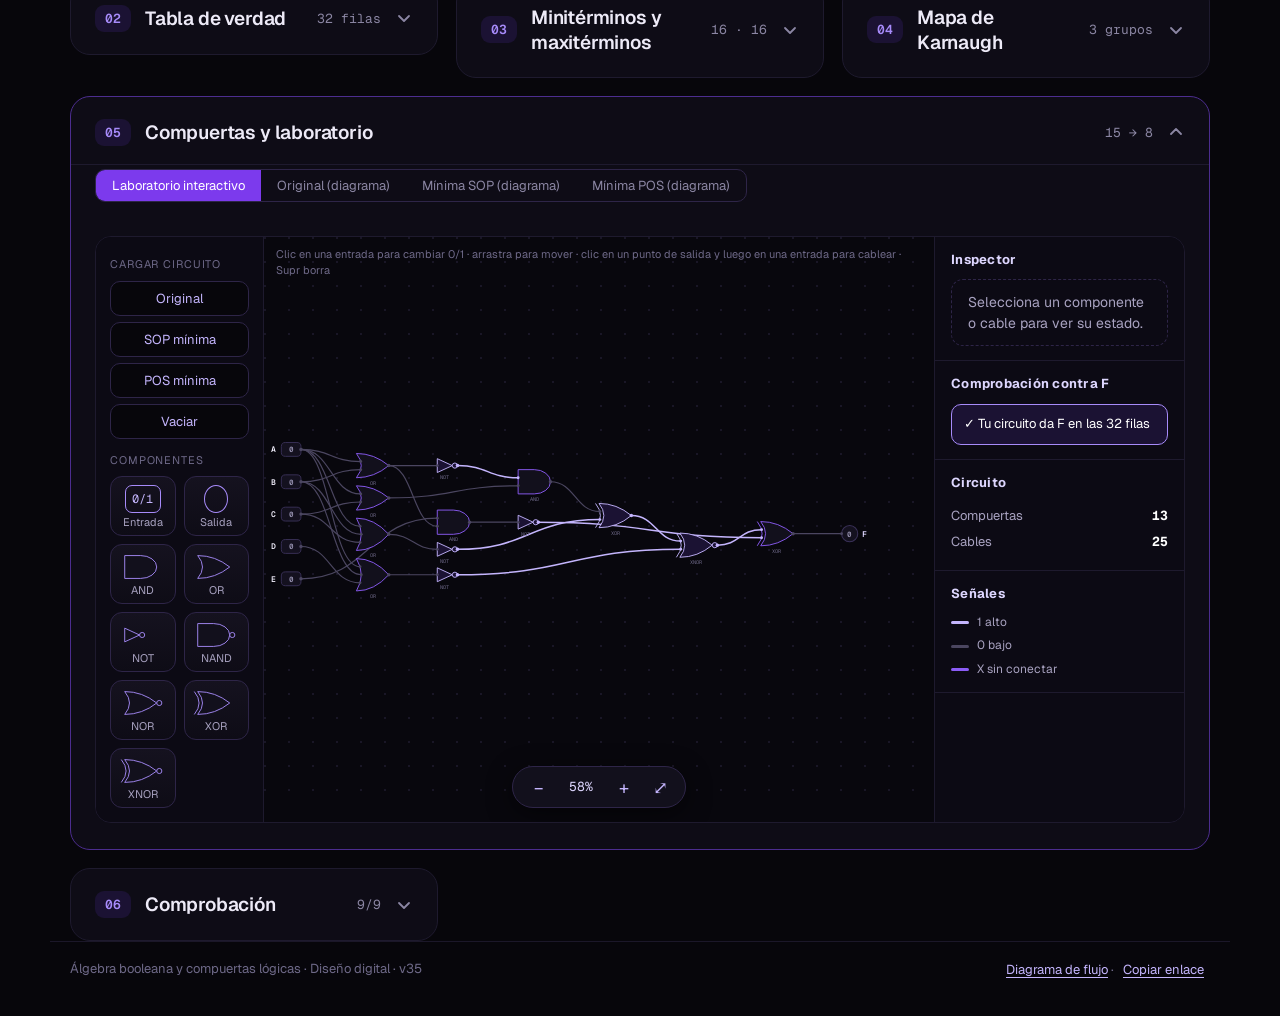
==== commit f9c3ccf4: "Compuertas: marca el circuito de menor costo y avisa cuando la mínima no ahorra (v35)" ====
--- a/index.html
+++ b/index.html
@@ -53,7 +53,7 @@
 </main>
 
 <footer class="wrap foot">
-  <span>Álgebra booleana y compuertas lógicas · Diseño digital · v34</span>
+  <span>Álgebra booleana y compuertas lógicas · Diseño digital · v35</span>
   <span><a class="link" href="flujo.html">Diagrama de flujo</a> · <button type="button" class="link" data-act="copy">Copiar enlace</button></span>
 </footer>
 
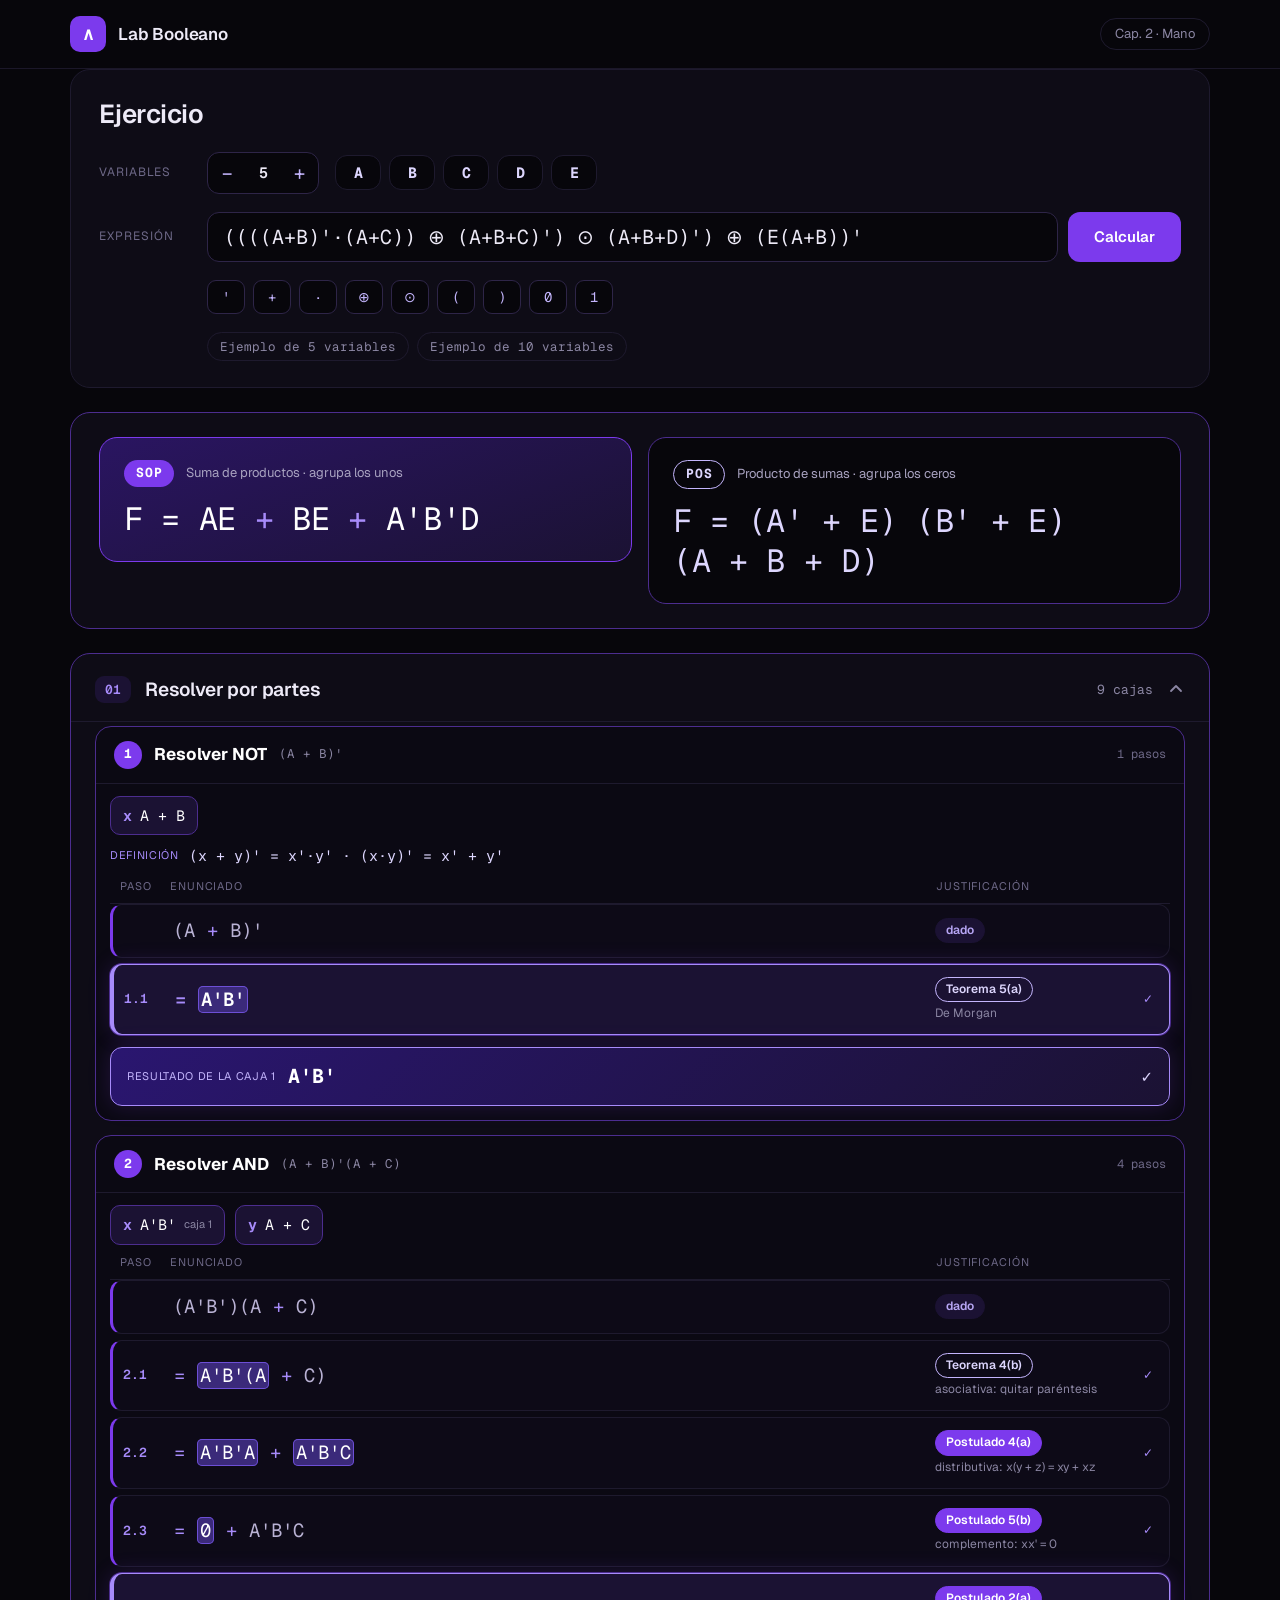
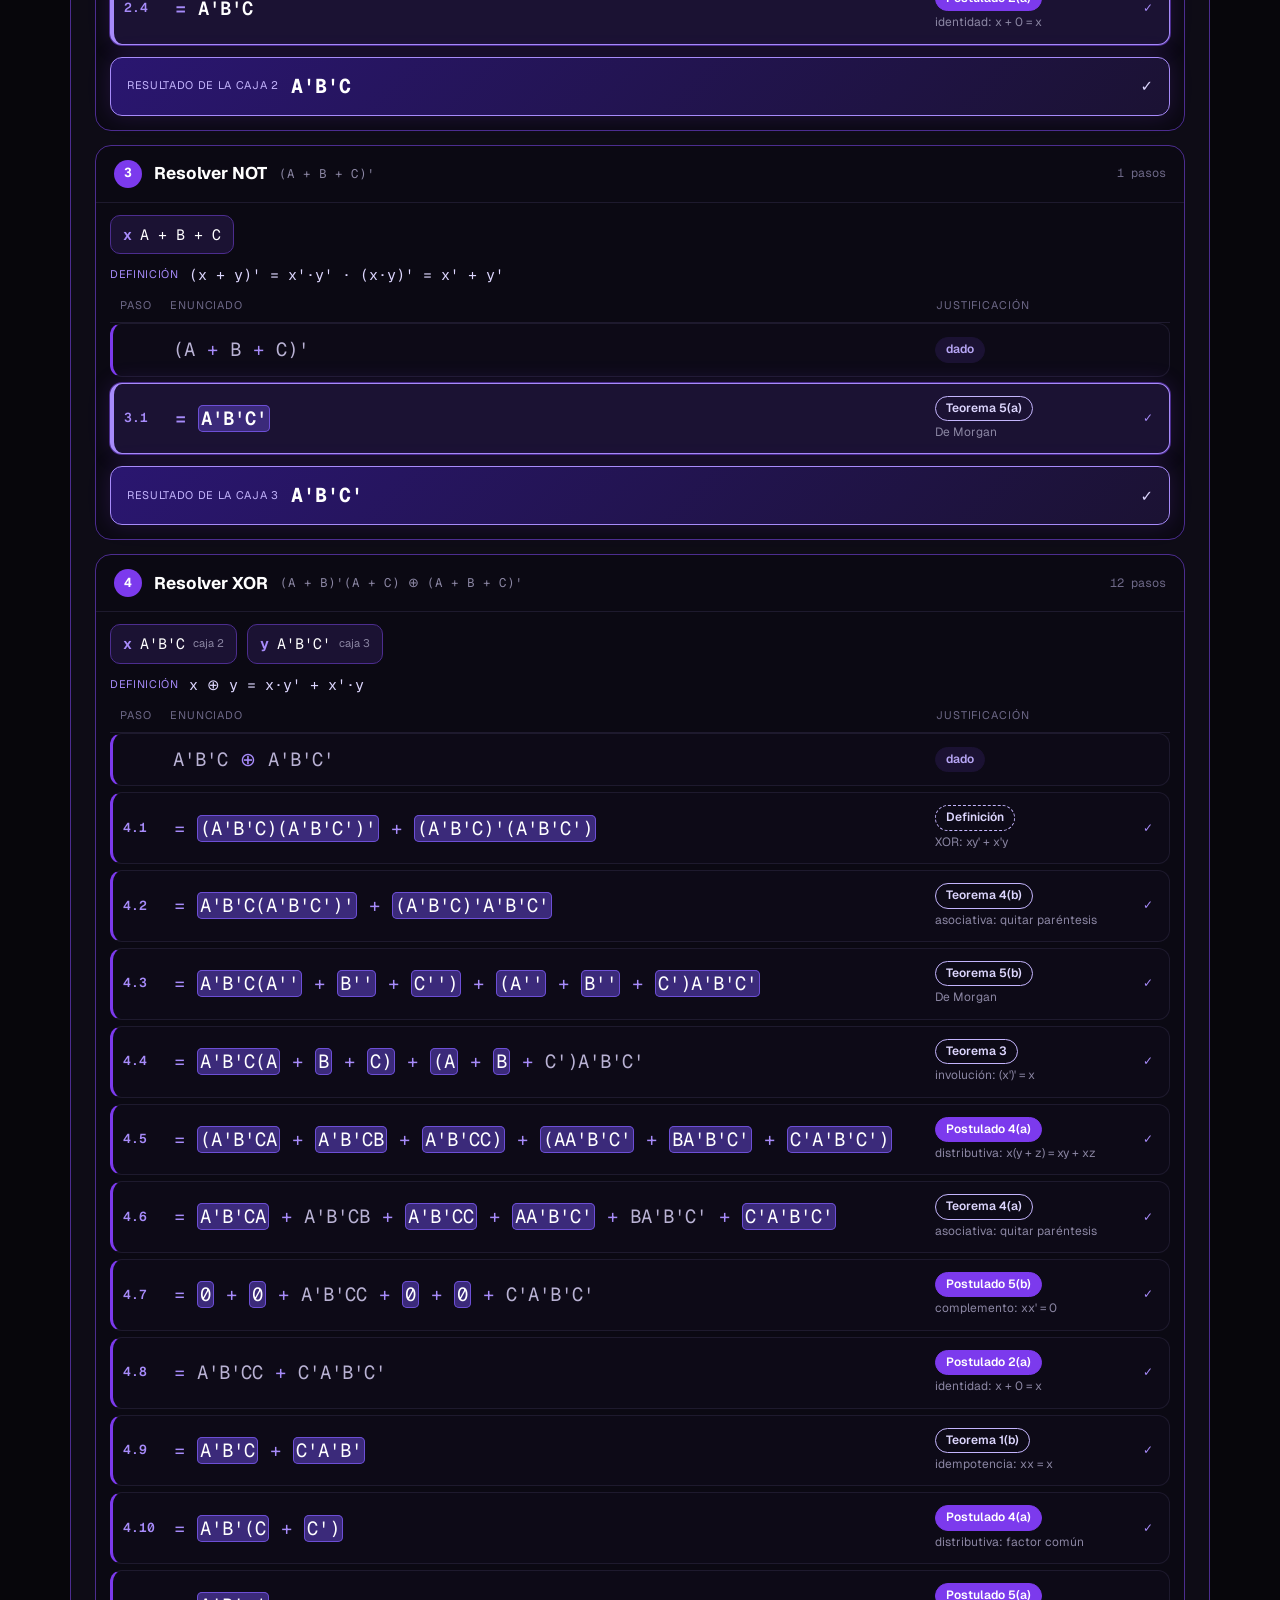
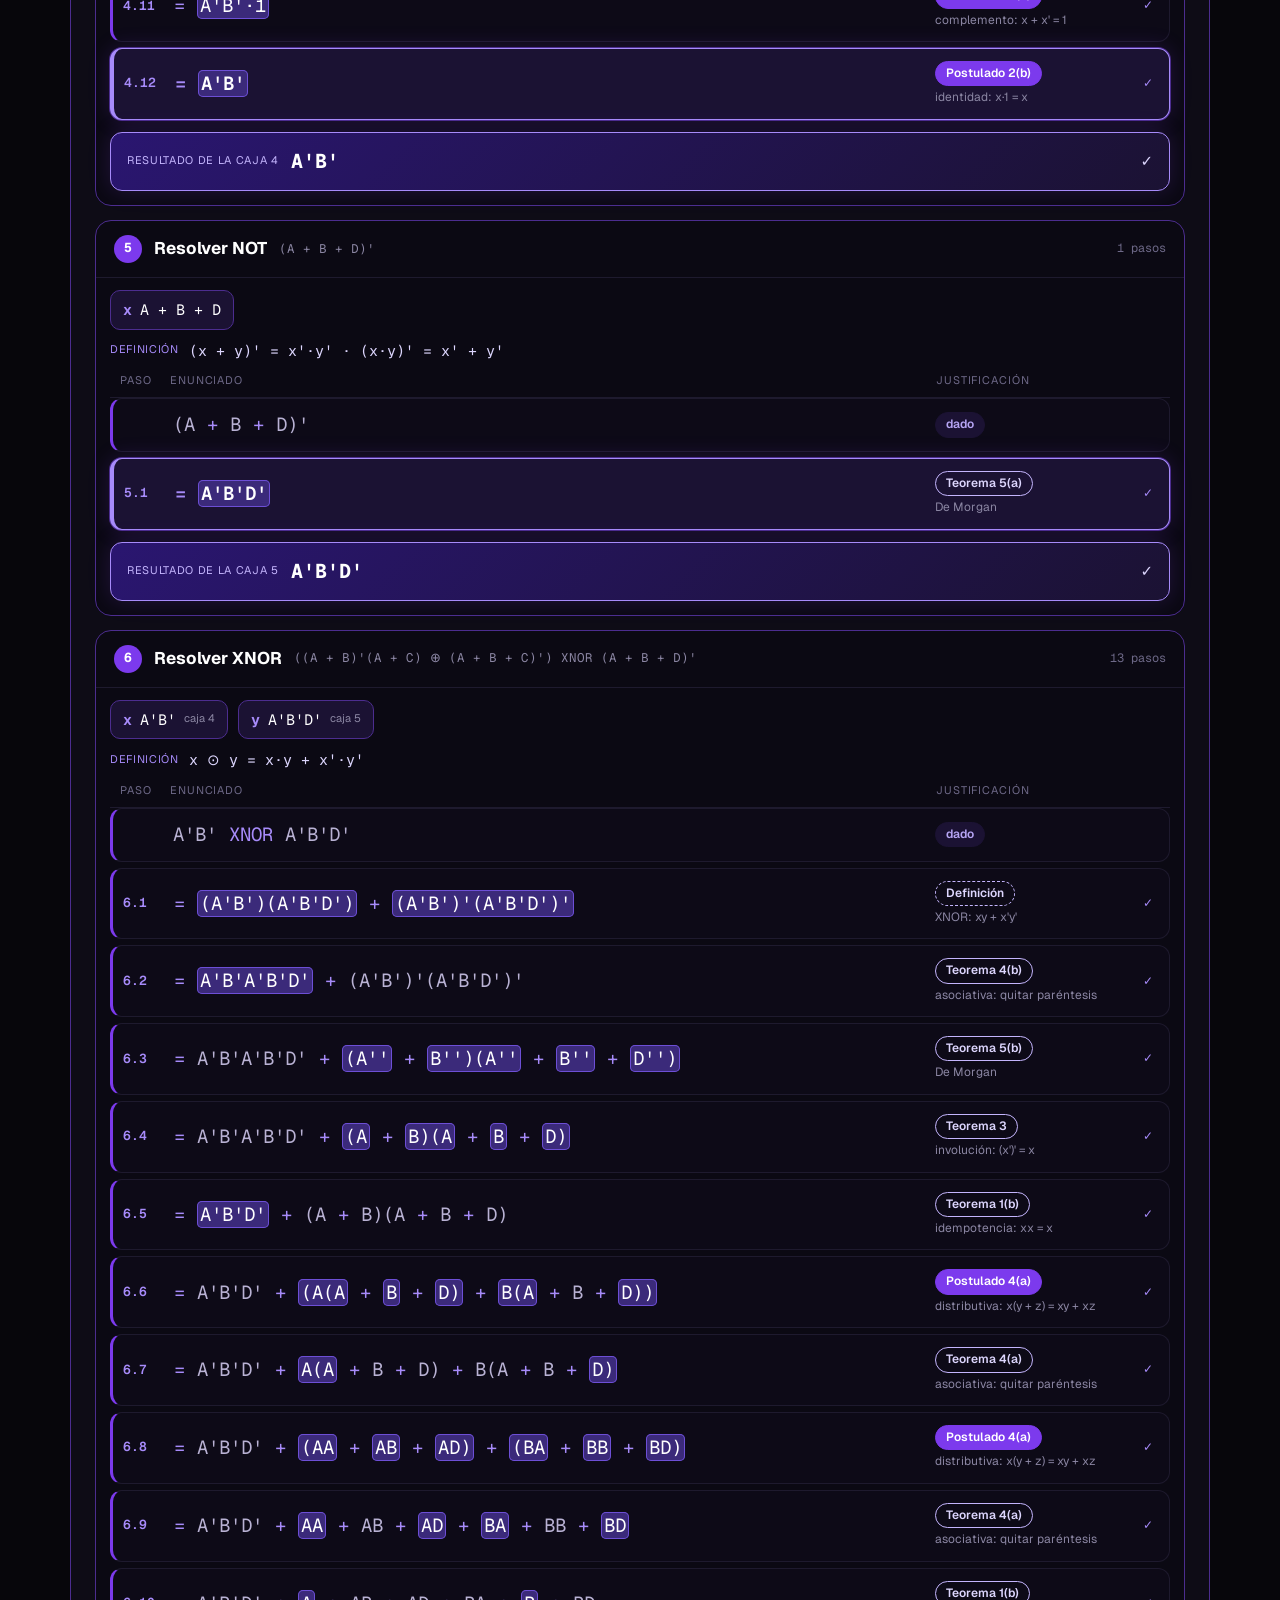
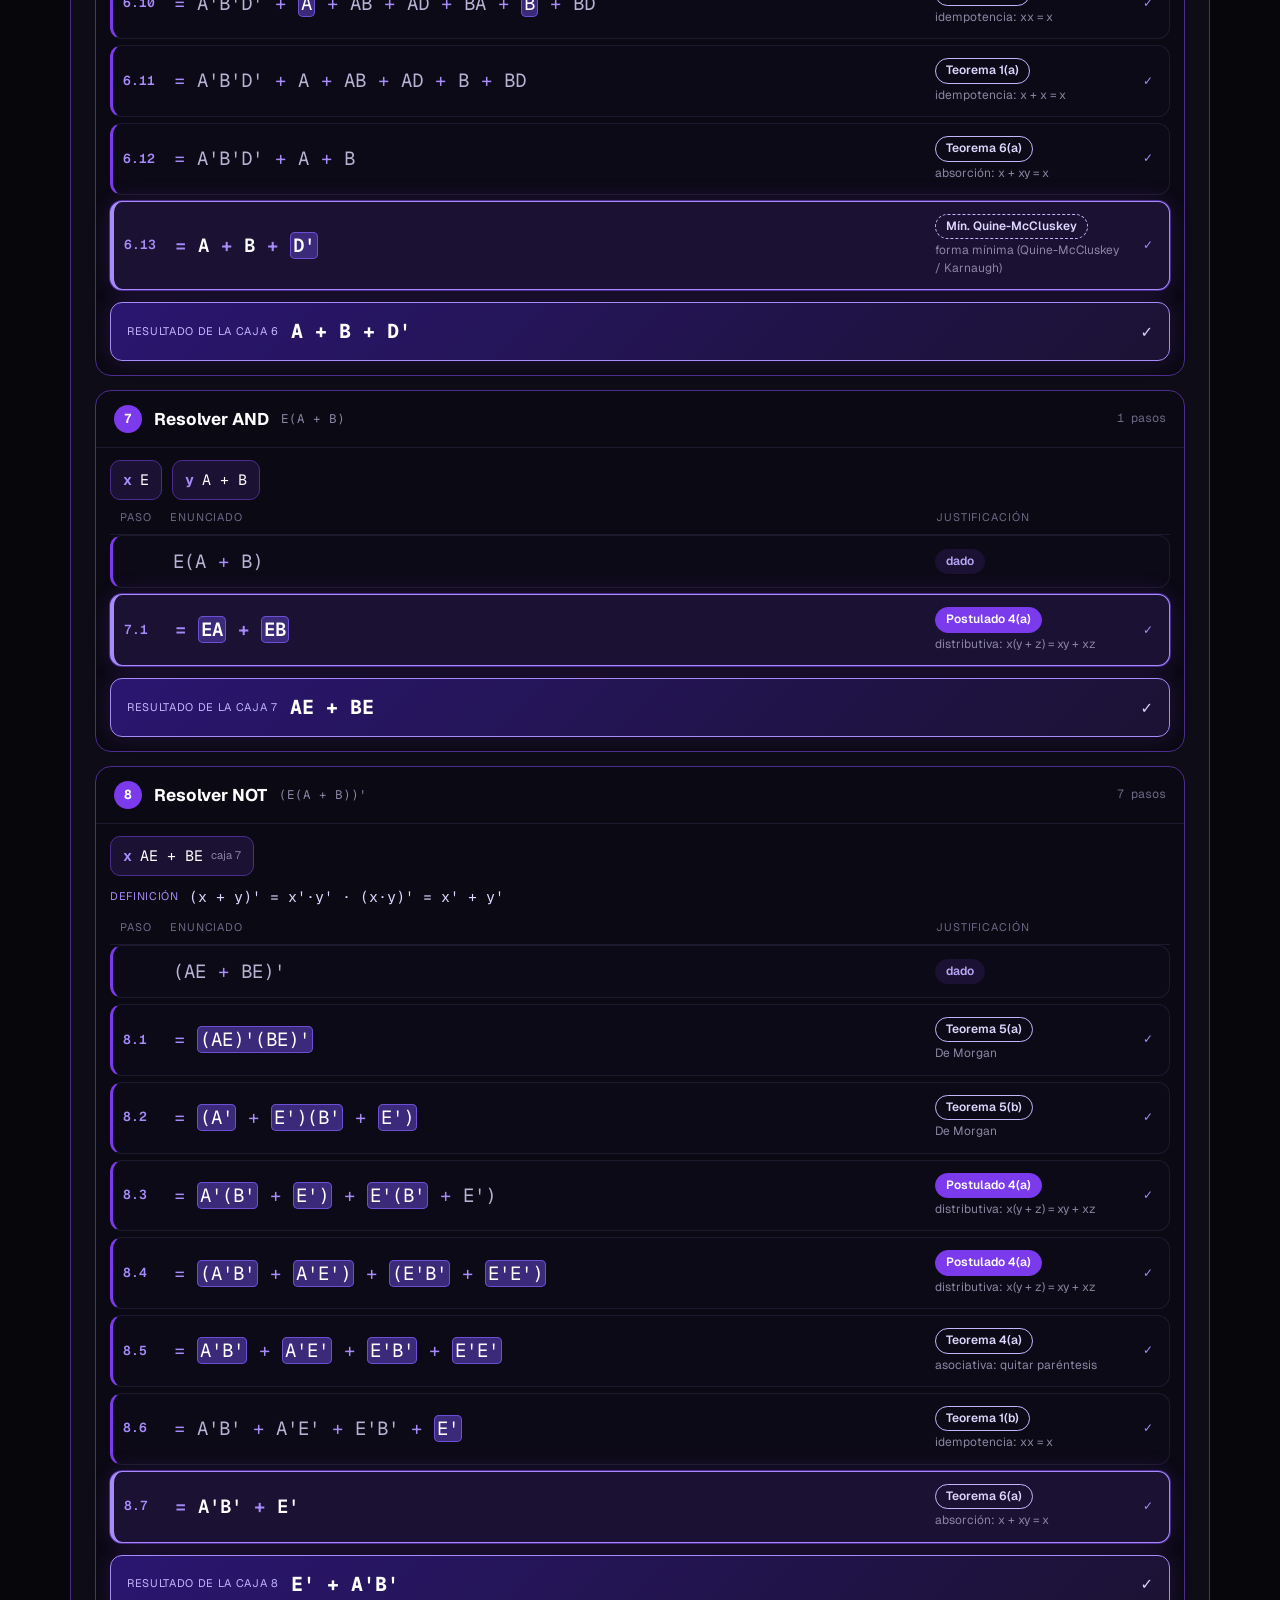
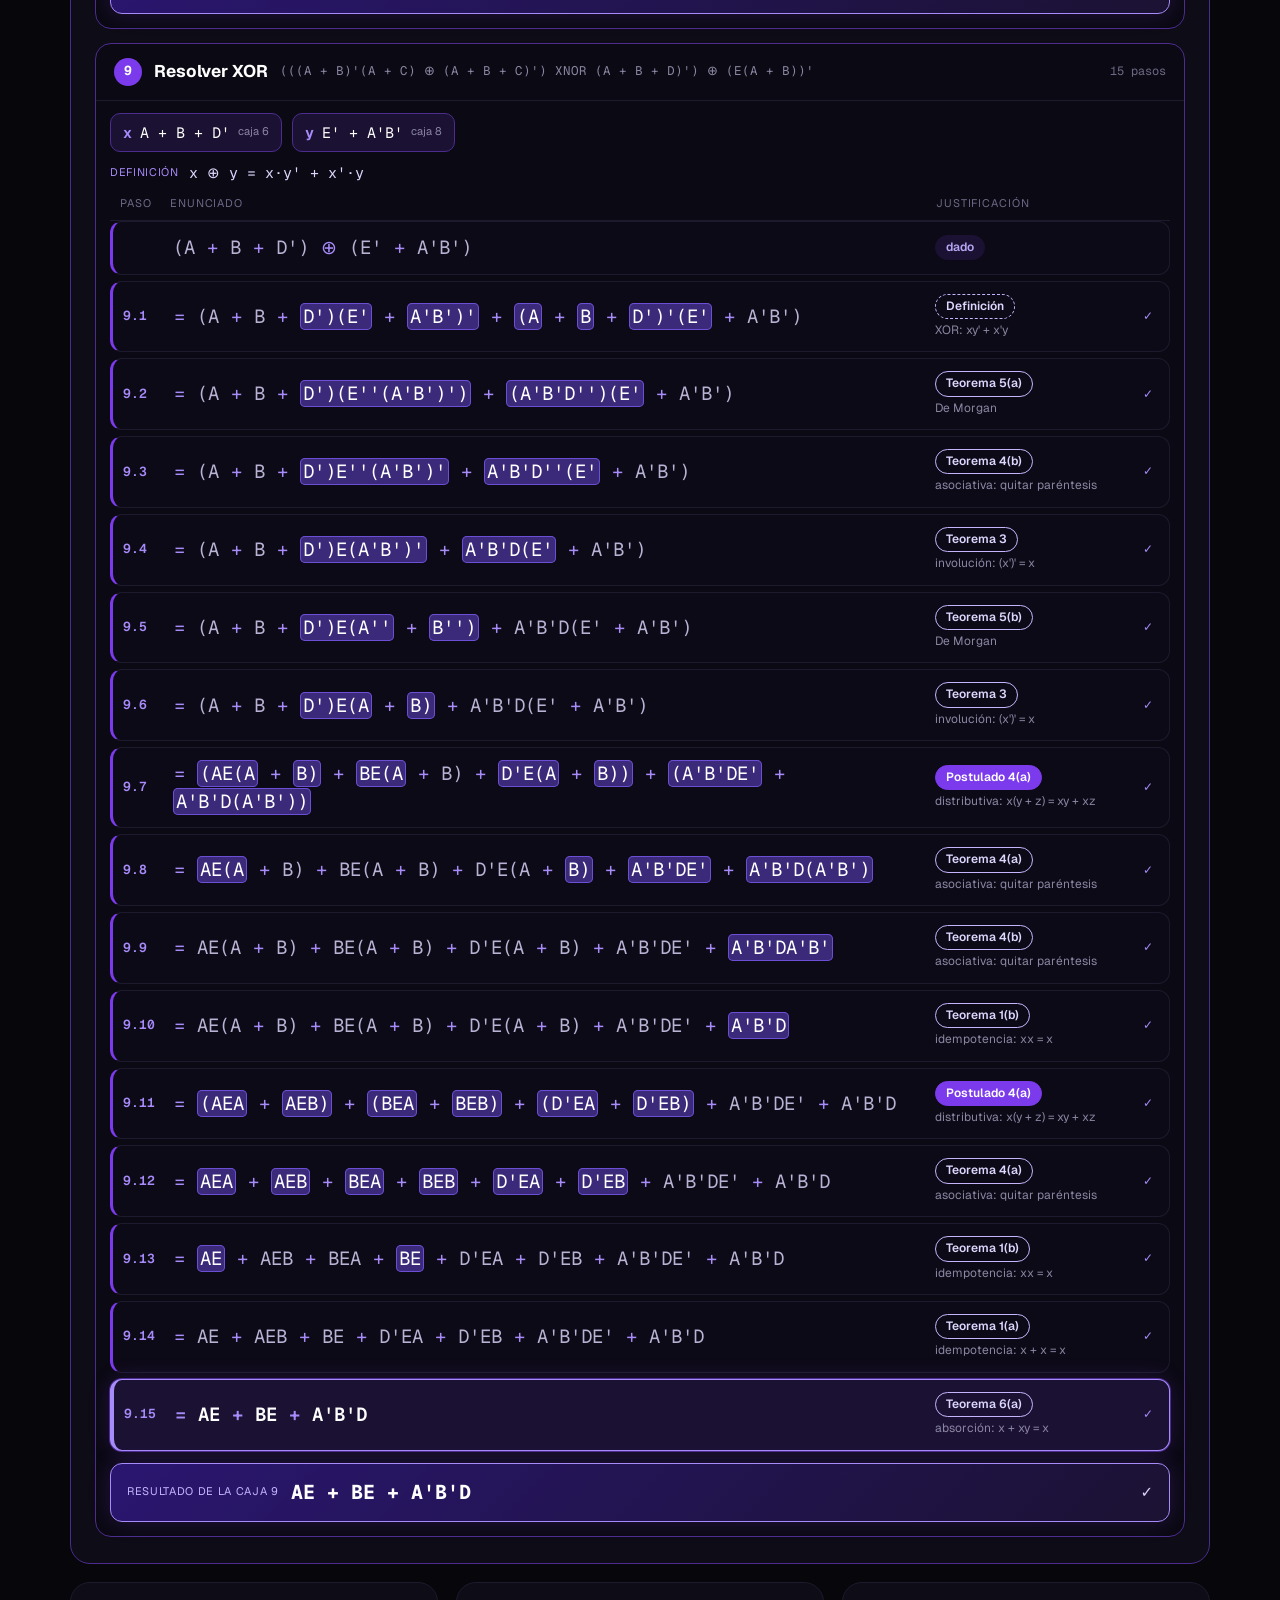
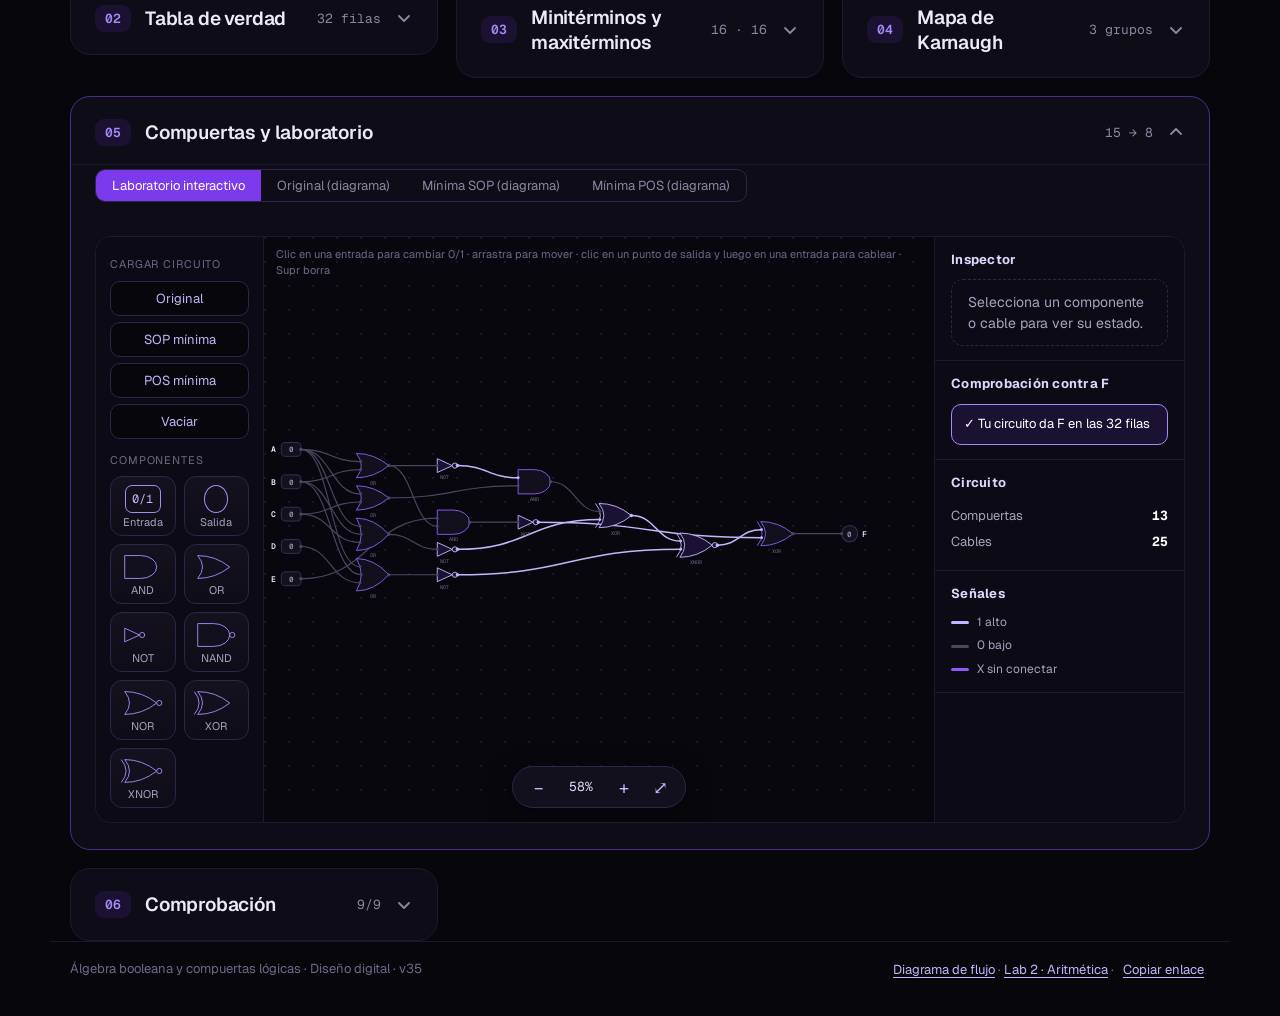
==== commit 4f59d16f: "Lab 2: aritmética digital con exportación a Logisim y plano TTL" ====
--- a/index.html
+++ b/index.html
@@ -54,7 +54,7 @@
 
 <footer class="wrap foot">
   <span>Álgebra booleana y compuertas lógicas · Diseño digital · v35</span>
-  <span><a class="link" href="flujo.html">Diagrama de flujo</a> · <button type="button" class="link" data-act="copy">Copiar enlace</button></span>
+  <span><a class="link" href="flujo.html">Diagrama de flujo</a> · <a class="link" href="lab2.html">Lab 2 · Aritmética</a> · <button type="button" class="link" data-act="copy">Copiar enlace</button></span>
 </footer>
 
 <script>document.write('<script src="logic.js?t='+Date.now()+'"><\/script><script src="lab.js?t='+Date.now()+'"><\/script><script src="app.js?t='+Date.now()+'"><\/script>')</script>
